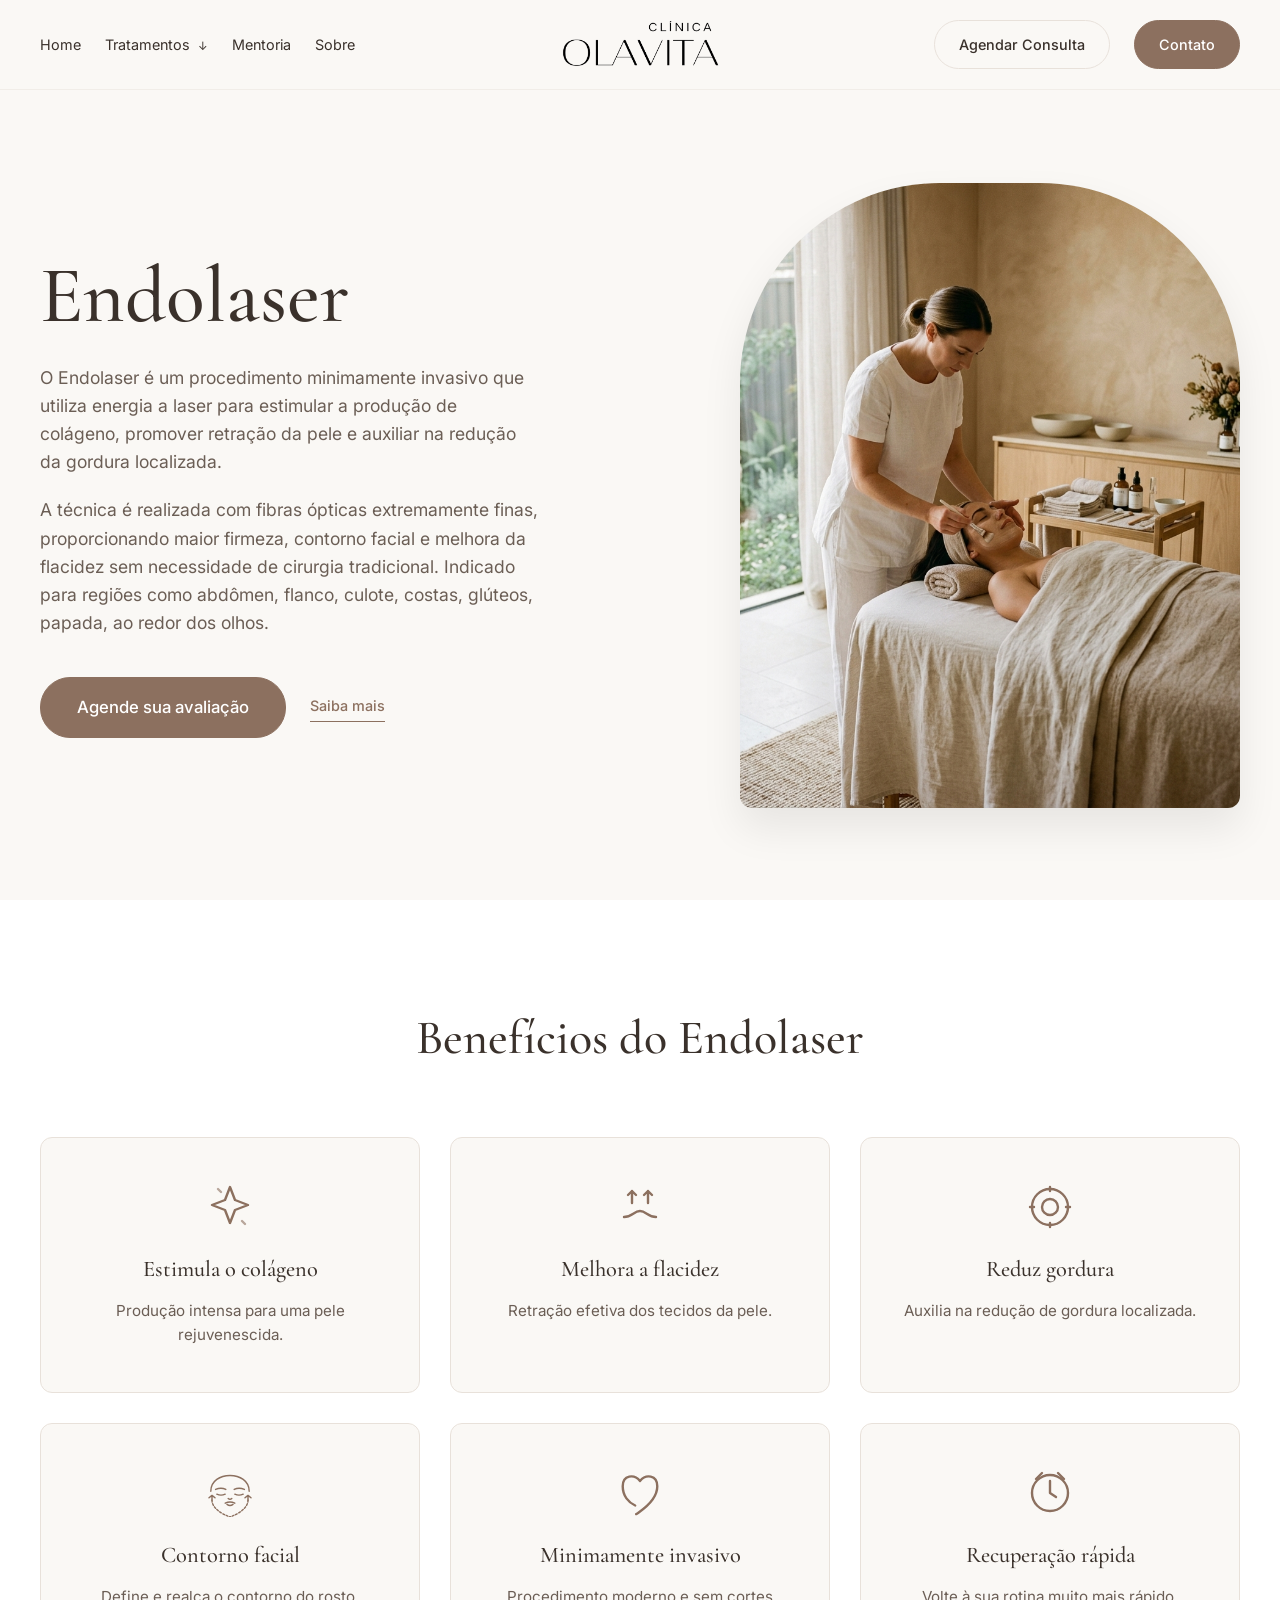
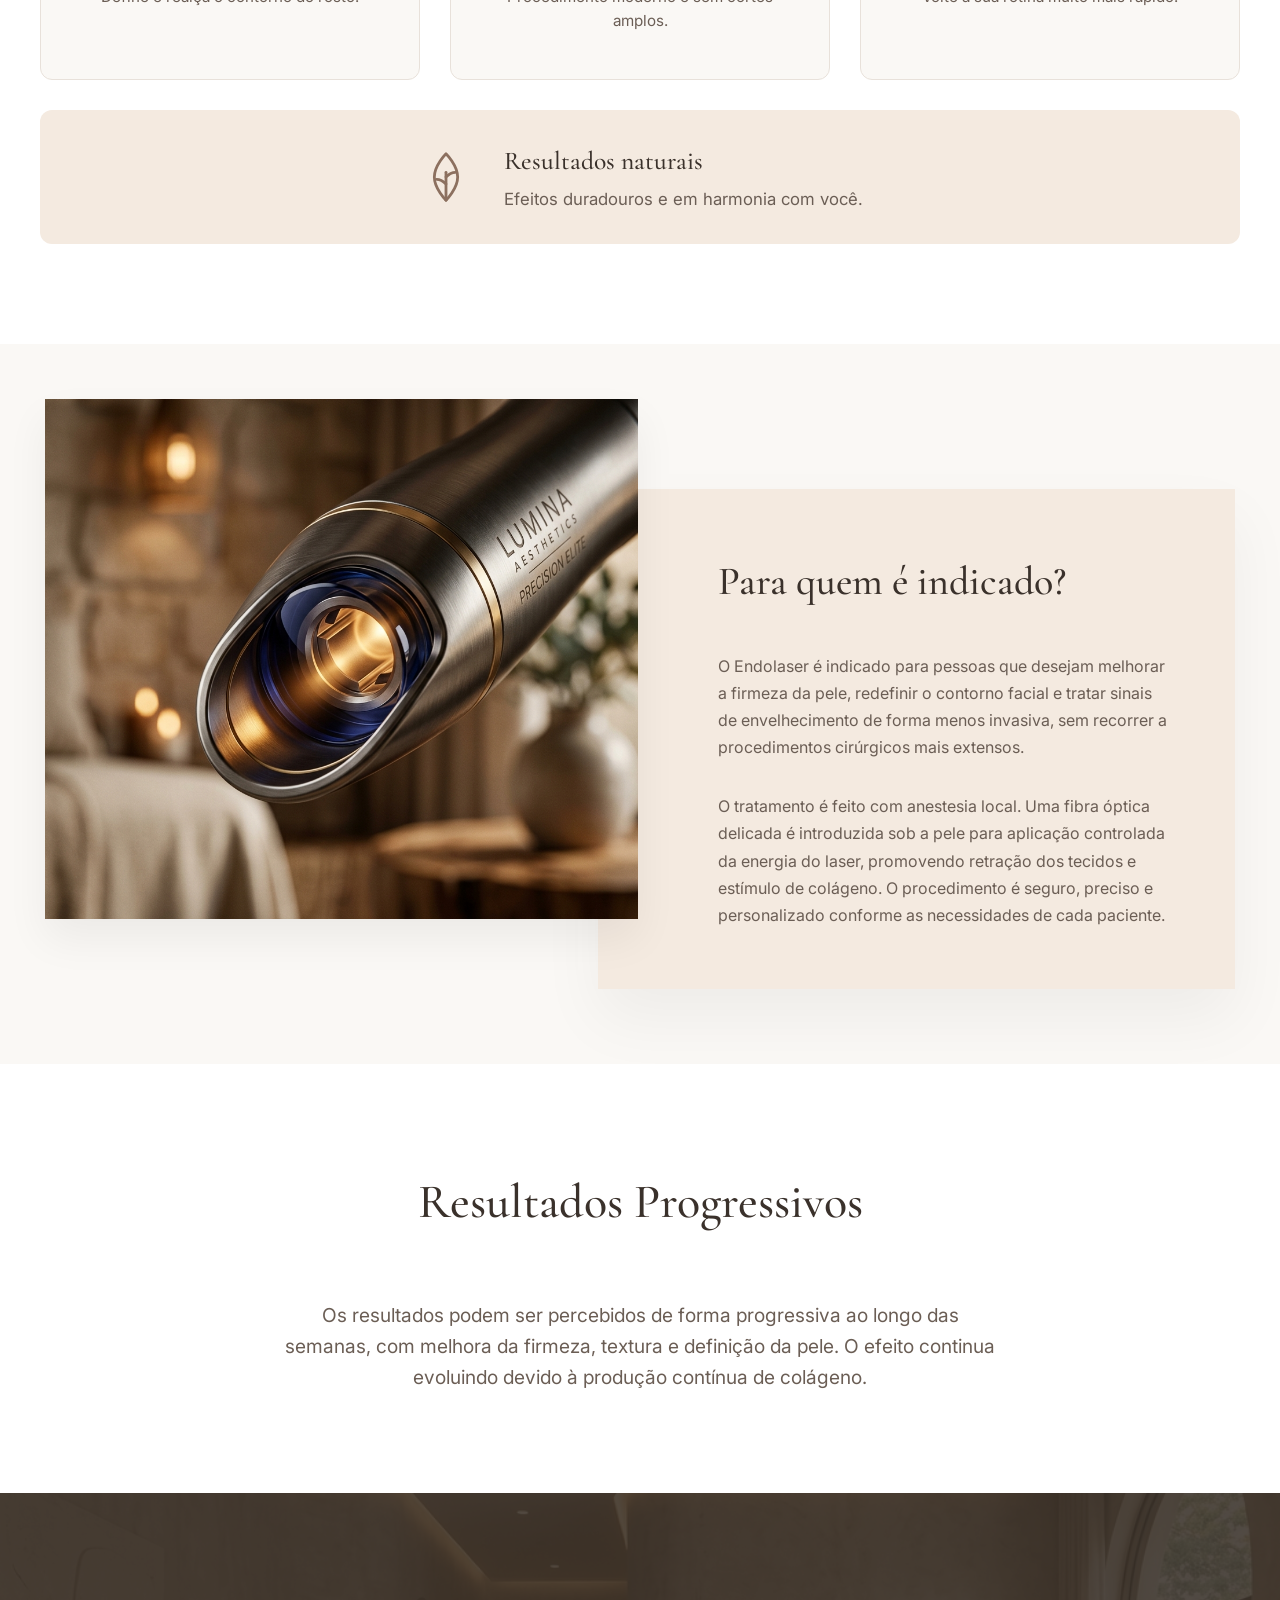
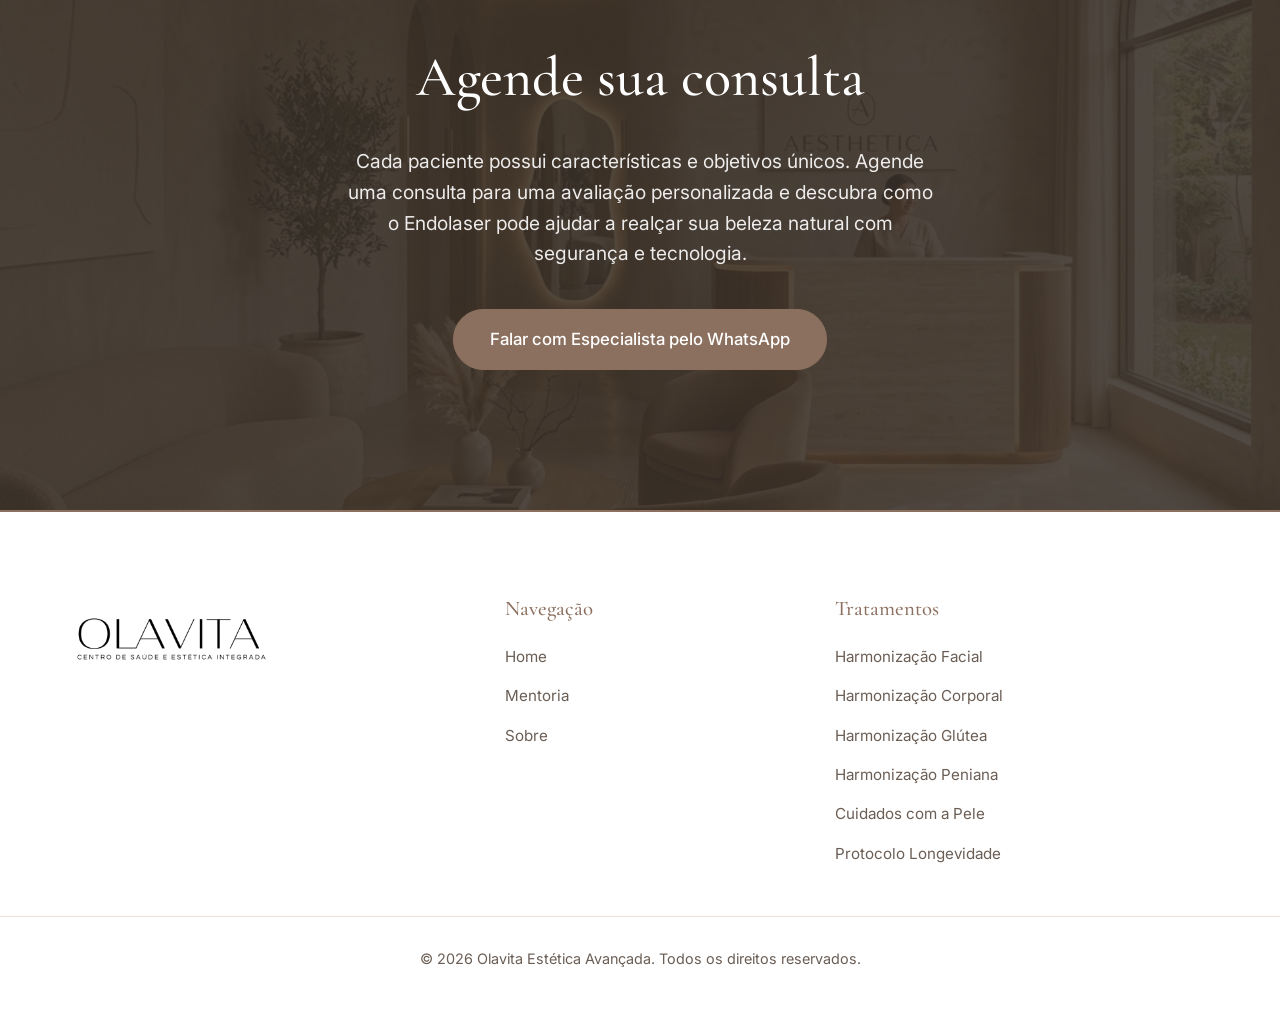
==== index.html @ 93b285df "Add files via upload" ====
<!DOCTYPE html>
<html lang="pt-BR">
<head>
    <meta charset="UTF-8">
    <meta name="viewport" content="width=device-width, initial-scale=1.0">
    <title>Olavita Estética Avançada - Endolaser</title>
    <meta name="description" content="Olavita Estética: O Endolaser é um procedimento minimamente invasivo que estimula a produção de colágeno e reduz gordura localizada.">
    <link rel="preconnect" href="https://fonts.googleapis.com">
    <link rel="preconnect" href="https://fonts.gstatic.com" crossorigin>
    <link href="https://fonts.googleapis.com/css2?family=Cormorant+Garamond:wght@400;500;600&family=Inter:wght@300;400;500&display=swap" rel="stylesheet">
    <link rel="stylesheet" href="style.css">
    <link rel="icon" type="image/png" href="Favicon.png?v=3">
    <link rel="icon" type="image/svg+xml" href="Favicon.svg?v=3">
</head>
<body>
    <nav class="navbar">
        <div class="nav-container">
            <div class="nav-left">
                <a href="#" class="nav-link">Home</a>
                <div class="dropdown">
                    <a href="#" class="nav-link dropdown-toggle">Tratamentos <span class="arrow">↓</span></a>
                    <div class="dropdown-menu">
                        <a href="#">Harmonização Facial</a>
                        <a href="#">Harmonização Corporal</a>
                        <a href="#">Harmonização Glútea</a>
                        <a href="#">Harmonização Peniana</a>
                        <a href="#">Cuidados com a Pele</a>
                        <a href="#">Protocolo Longevidade</a>
                    </div>
                </div>
                <a href="#" class="nav-link">Mentoria</a>
                <a href="#" class="nav-link">Sobre</a>
            </div>
            
            <a href="#" class="brand">
                <img src="OLAVITA.pnginsta.png" alt="Olavita Logo" class="header-logo">
            </a>
            
            <div class="nav-right">
                <a href="#agende" class="btn btn-outline">Agendar Consulta</a>
                <a href="#contato" class="btn btn-primary">Contato</a>
            </div>
        </div>
    </nav>

    <main>
        <section class="hero">
            <div class="hero-content">
                <h1 class="hero-title fade-up">Endolaser</h1>
                <p class="hero-description fade-up delay-1">
                    O Endolaser é um procedimento minimamente invasivo que utiliza energia a laser para estimular a produção de colágeno, promover retração da pele e auxiliar na redução da gordura localizada. 
                </p>
                <p class="hero-description fade-up delay-2">
                    A técnica é realizada com fibras ópticas extremamente finas, proporcionando maior firmeza, contorno facial e melhora da flacidez sem necessidade de cirurgia tradicional. Indicado para regiões como abdômen, flanco, culote, costas, glúteos, papada, ao redor dos olhos.
                </p>
                <div class="hero-actions fade-up delay-3">
                    <a href="#agende" class="btn btn-primary btn-large">Agende sua avaliação</a>
                    <a href="#beneficios" class="btn btn-text">Saiba mais</a>
                </div>
            </div>
            <div class="hero-image-wrapper fade-in delay-2">
                <div class="hero-image-arch">
                    <img src="luxury_spa_treatment.png" alt="Tratamento em clínica de estética de luxo" class="hero-image">
                </div>
            </div>
        </section>

        <section id="beneficios" class="benefits-section">
            <div class="container">
                <h2 class="section-title text-center">Benefícios do Endolaser</h2>
                <div class="benefits-grid">
                    <div class="benefit-card">
                        <div class="benefit-icon">
                            <svg class="benefit-icon-svg" viewBox="0 0 24 24" fill="none" stroke="currentColor" stroke-width="1.2">
                                <path d="M12 2L14.5 8.5L21 11L14.5 13.5L12 20L9.5 13.5L3 11L9.5 8.5Z" stroke-linejoin="round"/>
                                <path d="M6 3l1.5 1.5M18 19l1.5 1.5" stroke-linecap="round" opacity="0.6"/>
                            </svg>
                        </div>
                        <h3>Estimula o colágeno</h3>
                        <p>Produção intensa para uma pele rejuvenescida.</p>
                    </div>
                    <div class="benefit-card">
                        <div class="benefit-icon">
                            <svg class="benefit-icon-svg" viewBox="0 0 24 24" fill="none" stroke="currentColor" stroke-width="1.2">
                                <path d="M4 17c4 0 5-3 8-3s4 3 8 3" stroke-linecap="round" stroke-linejoin="round"/>
                                <path d="M8 10V4M8 4L6 6M8 4l2 2" stroke-linecap="round" stroke-linejoin="round"/>
                                <path d="M16 10V4M16 4l-2 2M16 4l2 2" stroke-linecap="round" stroke-linejoin="round"/>
                            </svg>
                        </div>
                        <h3>Melhora a flacidez</h3>
                        <p>Retração efetiva dos tecidos da pele.</p>
                    </div>
                    <div class="benefit-card">
                        <div class="benefit-icon">
                            <svg class="benefit-icon-svg" viewBox="0 0 24 24" fill="none" stroke="currentColor" stroke-width="1.2">
                                <circle cx="12" cy="12" r="9" />
                                <circle cx="12" cy="12" r="4" />
                                <path d="M12 2v2M12 20v2M2 12h2M20 12h2" stroke-linecap="round"/>
                            </svg>
                        </div>
                        <h3>Reduz gordura</h3>
                        <p>Auxilia na redução de gordura localizada.</p>
                    </div>
                    <div class="benefit-card">
                        <div class="benefit-icon">
                            <svg class="benefit-icon-svg" viewBox="10 8 80 80" fill="none" stroke="currentColor" stroke-width="2.4">
                                <path d="M18 45 C 18 10, 82 10, 82 45" stroke-linecap="round"/>
                                <path d="M26 42 Q 35 38 43 42" stroke-linecap="round"/>
                                <path d="M57 42 Q 65 38 74 42" stroke-linecap="round"/>
                                <path d="M28 50 Q 35 53 42 50" stroke-linecap="round"/>
                                <path d="M58 50 Q 65 53 72 50" stroke-linecap="round"/>
                                <path d="M47 57 Q 50 60 53 57" stroke-linecap="round"/>
                                <path d="M42 65 Q 50 61 58 65" stroke-linecap="round"/>
                                <path d="M45 67 Q 50 71 55 67" stroke-linecap="round"/>
                                <path d="M20 60 C 20 78, 50 88, 50 88" stroke-dasharray="3 3" stroke-linecap="round"/>
                                <path d="M20 60 L 20 52 M 20 52 L 15 56 M 20 52 L 25 56" stroke-linecap="round" stroke-linejoin="round"/>
                                <path d="M80 60 C 80 78, 50 88, 50 88" stroke-dasharray="3 3" stroke-linecap="round"/>
                                <path d="M80 60 L 80 52 M 80 52 L 75 56 M 80 52 L 85 56" stroke-linecap="round" stroke-linejoin="round"/>
                            </svg>
                        </div>
                        <h3>Contorno facial</h3>
                        <p>Define e realça o contorno do rosto.</p>
                    </div>
                    <div class="benefit-card">
                        <div class="benefit-icon">
                            <svg class="benefit-icon-svg" viewBox="0 0 100 100" fill="none" stroke="currentColor" stroke-width="5" stroke-linecap="round" stroke-linejoin="round">
                                <path d="M50 25 C 38 10, 14 12, 14 36 C 14 56, 26 70, 40 76 M 50 25 C 62 10, 86 12, 86 36 C 86 59, 68 76, 48 90 C 46 91.5, 44 93, 42 94" />
                            </svg>
                        </div>
                        <h3>Minimamente invasivo</h3>
                        <p>Procedimento moderno e sem cortes amplos.</p>
                    </div>
                    <div class="benefit-card">
                        <div class="benefit-icon">
                            <svg class="benefit-icon-svg" viewBox="0 0 24 24" fill="none" stroke="currentColor" stroke-width="1.2">
                                <circle cx="12" cy="12" r="9" stroke-linecap="round" stroke-linejoin="round"/>
                                <path d="M12 6v6l3 2" stroke-linecap="round" stroke-linejoin="round"/>
                                <path d="M16 2l3 3M8 2L5 5" stroke-linecap="round" stroke-linejoin="round"/>
                            </svg>
                        </div>
                        <h3>Recuperação rápida</h3>
                        <p>Volte à sua rotina muito mais rápido.</p>
                    </div>
                    <div class="benefit-card featured">
                        <div class="benefit-icon">
                            <svg class="benefit-icon-svg" viewBox="0 0 24 24" fill="none" stroke="currentColor" stroke-width="1.2">
                                <path d="M12 2C12 2 7 7 7 12s5 10 5 10s5-5 5-10S12 2 12 2z" stroke-linecap="round" stroke-linejoin="round"/>
                                <path d="M12 22V10" stroke-linecap="round"/>
                                <path d="M12 12c2-2 4-2 4-2" stroke-linecap="round"/>
                                <path d="M12 15c-2-2-4-2-4-2" stroke-linecap="round"/>
                            </svg>
                        </div>
                        <div class="benefit-content">
                            <h3>Resultados naturais</h3>
                            <p>Efeitos duradouros e em harmonia com você.</p>
                        </div>
                    </div>
                </div>
            </div>
        </section>

        <section class="section bottom-90px">
            <div class="w-layout-blockcontainer container-default w-container">
                <div class="inner-container _1130px center">
                    <div class="w-layout-grid about-massage-grid">
                        <div>
                            <div class="image-wrapper">
                                <img src="endolaser_device.png" alt="Aparelho de tecnologia estética" class="image fit-cover _w-h-100">
                            </div>
                        </div>
                        <div class="card v3">
                            <div class="overflow-hidden mg-bottom-small">
                                <h2 class="display-9">Para quem é indicado?</h2>
                            </div>
                            <p class="mg-bottom-12px">O Endolaser é indicado para pessoas que desejam melhorar a firmeza da pele, redefinir o contorno facial e tratar sinais de envelhecimento de forma menos invasiva, sem recorrer a procedimentos cirúrgicos mais extensos.</p>
                            <p>O tratamento é feito com anestesia local. Uma fibra óptica delicada é introduzida sob a pele para aplicação controlada da energia do laser, promovendo retração dos tecidos e estímulo de colágeno. O procedimento é seguro, preciso e personalizado conforme as necessidades de cada paciente.</p>
                        </div>
                    </div>
                </div>
            </div>
        </section>

        <section class="results-section text-center">
            <div class="container results-container">
                <h2 class="section-title">Resultados Progressivos</h2>
                <p class="results-text">Os resultados podem ser percebidos de forma progressiva ao longo das semanas, com melhora da firmeza, textura e definição da pele. O efeito continua evoluindo devido à produção contínua de colágeno.</p>
            </div>
        </section>

        <section id="agende" class="cta-section">
            <div class="cta-container text-center">
                <h2 class="cta-title">Agende sua consulta</h2>
                <p class="cta-text">Cada paciente possui características e objetivos únicos. Agende uma consulta para uma avaliação personalizada e descubra como o Endolaser pode ajudar a realçar sua beleza natural com segurança e tecnologia.</p>
                <a href="#" class="btn btn-primary btn-large pulse-animation">Falar com Especialista pelo WhatsApp</a>
            </div>
        </section>
    </main>

    <footer class="footer">
        <div class="container footer-grid">
            <div class="footer-col footer-brand-col">
                <a href="#"><img src="OLAVITA.png" alt="Olavita Logo" class="footer-logo"></a>
            </div>
            <div class="footer-col">
                <h4>Navegação</h4>
                <a href="#">Home</a>
                <a href="#">Mentoria</a>
                <a href="#">Sobre</a>
            </div>
            <div class="footer-col">
                <h4>Tratamentos</h4>
                <a href="#">Harmonização Facial</a>
                <a href="#">Harmonização Corporal</a>
                <a href="#">Harmonização Glútea</a>
                <a href="#">Harmonização Peniana</a>
                <a href="#">Cuidados com a Pele</a>
                <a href="#">Protocolo Longevidade</a>
            </div>
        </div>
        <div class="container footer-bottom">
            <p>&copy; 2026 Olavita Estética Avançada. Todos os direitos reservados.</p>
        </div>
    </footer>

    <script src="script.js"></script>
</body>
</html>
---- style.css ----
:root {
    /* Color Palette */
    --bg-color: #FAF8F5;
    --text-main: #3A312B;
    --text-muted: #6B5E55;
    --accent-color: #8C705F;
    --accent-hover: #735A4B;
    --border-color: #E8E1DA;
    --card-bg: #FFFFFF;
    
    /* Typography */
    --font-heading: 'Cormorant Garamond', serif;
    --font-body: 'Inter', sans-serif;
    
    /* Spacing & Sizes */
    --nav-height: 90px;
    --border-radius: 12px;
    --border-radius-arch: 200px 200px 12px 12px;
}

* {
    margin: 0;
    padding: 0;
    box-sizing: border-box;
}

body {
    font-family: var(--font-body);
    background-color: var(--bg-color);
    color: var(--text-main);
    line-height: 1.6;
    -webkit-font-smoothing: antialiased;
}

a {
    text-decoration: none;
    color: inherit;
}

/* Typography */
h1, h2, h3, .brand {
    font-family: var(--font-heading);
    font-weight: 500;
}

p {
    color: var(--text-muted);
}

.text-center { text-align: center; }

/* Buttons */
.btn {
    display: inline-block;
    padding: 12px 24px;
    border-radius: 30px;
    font-size: 0.9rem;
    font-weight: 500;
    transition: all 0.3s ease;
    cursor: pointer;
}

.btn-primary {
    background-color: var(--accent-color);
    color: #fff;
    border: 1px solid var(--accent-color);
}

.btn-primary:hover {
    background-color: var(--accent-hover);
    border-color: var(--accent-hover);
}

.btn-outline {
    background-color: transparent;
    color: var(--text-main);
    border: 1px solid var(--border-color);
}

.btn-outline:hover {
    border-color: var(--accent-color);
    color: var(--accent-color);
}

.btn-text {
    background: none;
    color: var(--accent-color);
    border-bottom: 1px solid var(--accent-color);
    padding: 0 0 4px 0;
    border-radius: 0;
}

.btn-large {
    padding: 16px 36px;
    font-size: 1.05rem;
}

/* Navigation */
.navbar {
    position: fixed;
    top: 0;
    left: 0;
    width: 100%;
    height: var(--nav-height);
    background-color: rgba(250, 248, 245, 0.9);
    backdrop-filter: blur(10px);
    z-index: 1000;
    border-bottom: 1px solid rgba(232, 225, 218, 0.5);
}

.nav-container {
    max-width: 1280px;
    margin: 0 auto;
    padding: 0 40px;
    height: 100%;
    display: flex;
    align-items: center;
    justify-content: space-between;
}

.brand {
    display: flex;
    align-items: center;
    position: absolute;
    left: 50%;
    transform: translateX(-50%);
}

.header-logo {
    height: 53px;
    width: auto;
    object-fit: contain;
}

.nav-left, .nav-right {
    display: flex;
    align-items: center;
    gap: 24px;
}

.nav-link {
    font-size: 0.9rem;
    color: var(--text-main);
    transition: color 0.3s;
}

.nav-link:hover {
    color: var(--accent-color);
}

/* Dropdown */
.dropdown {
    position: relative;
    display: inline-block;
}

.dropdown-toggle .arrow {
    font-size: 0.8em;
    margin-left: 4px;
    transition: transform 0.3s;
}

.dropdown-menu {
    position: absolute;
    top: 100%;
    left: 0;
    background: var(--card-bg);
    min-width: 240px;
    box-shadow: 0 10px 30px rgba(0,0,0,0.05);
    border: 1px solid var(--border-color);
    border-radius: 8px;
    padding: 12px 0;
    opacity: 0;
    visibility: hidden;
    transform: translateY(10px);
    transition: all 0.3s ease;
}

.dropdown:hover .dropdown-menu {
    opacity: 1;
    visibility: visible;
    transform: translateY(0);
}

.dropdown-menu a {
    display: block;
    padding: 10px 20px;
    font-size: 0.9rem;
    color: var(--text-main);
    transition: background 0.2s, color 0.2s;
}

.dropdown-menu a:hover {
    background-color: var(--bg-color);
    color: var(--accent-color);
}

/* Layout Utilities */
.container {
    max-width: 1280px;
    margin: 0 auto;
    padding: 0 40px;
}

/* Hero Section */
.hero {
    min-height: 100vh;
    padding-top: var(--nav-height);
    display: flex;
    align-items: center;
    max-width: 1280px;
    margin: 0 auto;
    padding-left: 40px;
    padding-right: 40px;
}

.hero-content {
    flex: 1;
    padding-right: 60px;
}

.hero-title {
    font-size: 5rem;
    line-height: 1.1;
    margin-bottom: 24px;
    color: var(--text-main);
}

.hero-description {
    font-size: 1.1rem;
    margin-bottom: 20px;
    max-width: 500px;
}

.hero-actions {
    margin-top: 40px;
    display: flex;
    align-items: center;
    gap: 24px;
}

.hero-image-wrapper {
    flex: 1;
    display: flex;
    justify-content: flex-end;
    align-items: center;
}

.hero-image-arch {
    width: 90%;
    max-width: 500px;
    aspect-ratio: 4/5;
    border-radius: var(--border-radius-arch);
    overflow: hidden;
    box-shadow: 0 20px 40px rgba(0,0,0,0.08);
}

.hero-image {
    width: 100%;
    height: 100%;
    object-fit: cover;
}

/* Benefits Section */
.benefits-section {
    padding: 100px 0;
    background-color: var(--card-bg);
}

.section-title {
    font-size: 3rem;
    margin-bottom: 60px;
}

.benefits-grid {
    display: grid;
    grid-template-columns: repeat(3, 1fr);
    gap: 30px;
}

.benefit-card {
    background: var(--bg-color);
    padding: 45px 35px;
    border-radius: var(--border-radius);
    text-align: center;
    border: 1px solid var(--border-color);
    transition: all 0.4s cubic-bezier(0.16, 1, 0.3, 1);
}

.benefit-card:hover {
    transform: translateY(-5px);
    box-shadow: 0 20px 40px rgba(140, 112, 95, 0.08);
    border-color: var(--accent-color);
}

.benefit-icon {
    margin-bottom: 20px;
    display: flex;
    justify-content: center;
    align-items: center;
}

.benefit-icon-svg {
    width: 48px;
    height: 48px;
    color: var(--accent-color);
    transition: transform 0.4s ease;
}

.benefit-card:hover .benefit-icon-svg {
    transform: scale(1.12);
}

.benefit-card h3 {
    font-size: 1.4rem;
    font-family: var(--font-heading);
    margin-bottom: 12px;
    color: var(--text-main);
}

.benefit-card p {
    font-size: 0.95rem;
    color: var(--text-muted);
}

.benefit-card.featured {
    grid-column: 1 / -1;
    display: flex;
    align-items: center;
    justify-content: center;
    gap: 30px;
    text-align: left;
    background: #F4EAE0; /* Matches the about page card color */
    border-color: transparent;
    padding: 30px 50px;
}

.benefit-card.featured:hover {
    transform: translateY(-3px);
    box-shadow: 0 20px 40px rgba(0,0,0,0.05);
}

.benefit-card.featured .benefit-icon {
    margin-bottom: 0;
}

.benefit-card.featured .benefit-icon-svg {
    width: 56px;
    height: 56px;
}

.benefit-card.featured h3 {
    margin-bottom: 4px;
    font-size: 1.6rem;
}

.benefit-card.featured p {
    font-size: 1.05rem;
}

@media (max-width: 992px) {
    .benefits-grid {
        grid-template-columns: repeat(2, 1fr);
    }
}

@media (max-width: 768px) {
    .benefits-grid {
        grid-template-columns: 1fr;
    }
    .benefit-card.featured {
        flex-direction: column;
        text-align: center;
        padding: 40px 30px;
        gap: 15px;
    }
}

/* Webflow Style Section: About Massage Custom Layout */
.section.bottom-90px {
    padding-top: 20px;
    padding-bottom: 20px;
    margin-top: 80px;
    margin-bottom: 80px;
}

.container-default {
    max-width: 1280px;
    margin: 0 auto;
    padding: 0 40px;
}

.inner-container._1130px.center {
    max-width: 1130px;
    margin: 0 auto;
}

.about-massage-grid {
    display: grid;
    grid-template-columns: 1.05fr 0.95fr;
    align-items: start;
    position: relative;
    gap: 0px;
}

.image-wrapper {
    position: relative;
    z-index: 2; /* Image on top */
    transform: translate(-30px, -45px); /* Displaces image diagonally up and left */
    box-shadow: 0 20px 40px rgba(0,0,0,0.06);
}

.image.fit-cover._w-h-100 {
    width: 100%;
    height: 520px;
    object-fit: cover;
    display: block;
}

.card.v3 {
    background-color: #F4EAE0;
    padding: 60px 60px 60px 120px; /* Big left padding to keep text safe from image overlap */
    z-index: 1; /* Card goes underneath the image */
    margin-left: -100px; /* Pulls the card container under the image */
    transform: translate(30px, 45px); /* Displaces text section diagonally down and right */
    box-shadow: 0 30px 60px rgba(0,0,0,0.05);
    display: flex;
    flex-direction: column;
    gap: 20px;
}

.display-9 {
    font-family: var(--font-heading);
    font-size: 2.5rem;
    color: var(--text-main);
    font-weight: 500;
}

.mg-bottom-small {
    margin-bottom: 20px;
}

.mg-bottom-12px {
    margin-bottom: 12px;
}

.card.v3 p {
    font-size: 1rem;
    color: var(--text-muted);
    line-height: 1.7;
}

/* Responsive adjustment */
@media (max-width: 992px) {
    .about-massage-grid {
        grid-template-columns: 1fr;
    }
    
    .image-wrapper {
        transform: none;
    }
    
    .card.v3 {
        margin-left: 0;
        margin-top: -40px;
        transform: none;
        padding: 40px 30px;
        z-index: 3;
    }
}

/* Results */
.results-section {
    padding: 100px 0;
    background-color: var(--card-bg);
}

.results-container {
    max-width: 800px;
}

.results-text {
    font-size: 1.2rem;
}

/* CTA */
.cta-section {
    padding: 140px 0;
    position: relative;
    background-image: url('cta_bg.png');
    background-size: cover;
    background-position: center;
    background-repeat: no-repeat;
    color: #fff;
    z-index: 1;
}

.cta-section::before {
    content: '';
    position: absolute;
    top: 0;
    left: 0;
    width: 100%;
    height: 100%;
    background-color: rgba(58, 49, 43, 0.88); /* Dark brown matching brand color with opacity */
    z-index: -1;
}

.cta-container {
    position: relative;
    z-index: 2;
}

.cta-section .cta-title {
    font-size: 3.5rem;
    margin-bottom: 24px;
}

.cta-section .cta-text {
    color: rgba(255, 255, 255, 0.9);
    font-size: 1.2rem;
    max-width: 600px;
    margin: 0 auto 40px;
}

.cta-section .btn-primary {
    background-color: var(--accent-color);
    color: #fff;
    border-color: var(--accent-color);
}

.cta-section .btn-primary:hover {
    background-color: var(--accent-hover);
    border-color: var(--accent-hover);
}

/* Footer */
.footer {
    padding: 80px 0 40px;
    background-color: var(--card-bg);
    border-top: 2px solid var(--accent-color); /* Brown divider line */
}

.footer-logo {
    height: 92px;
    width: auto;
    object-fit: contain;
}

.footer-grid {
    display: grid;
    grid-template-columns: 1.5fr 1fr 1.5fr;
    gap: 60px;
    margin-bottom: 50px;
}

.footer-col {
    display: flex;
    flex-direction: column;
    gap: 15px;
}

.footer-brand-col {
    justify-content: flex-start;
}

.footer-desc {
    font-size: 0.95rem;
    color: var(--text-muted);
    margin-top: 10px;
}

.footer-col h4 {
    font-family: var(--font-heading);
    font-size: 1.3rem;
    color: var(--accent-color);
    font-weight: 500;
    margin-bottom: 5px;
}

.footer-col a {
    font-size: 0.95rem;
    color: var(--text-muted);
    transition: color 0.3s;
}

.footer-col a:hover {
    color: var(--accent-color);
}

.footer-bottom {
    border-top: 1px solid var(--border-color);
    padding-top: 30px;
    text-align: center;
    font-size: 0.9rem;
    color: var(--text-muted);
}

@media (max-width: 768px) {
    .footer-grid {
        grid-template-columns: 1fr;
        gap: 40px;
    }
}

/* Animations */
@keyframes fadeInUp {
    from {
        opacity: 0;
        transform: translateY(20px);
    }
    to {
        opacity: 1;
        transform: translateY(0);
    }
}

.fade-up {
    animation: fadeInUp 1s cubic-bezier(0.16, 1, 0.3, 1) forwards;
    opacity: 0;
}

@keyframes fadeIn {
    from { opacity: 0; }
    to { opacity: 1; }
}

.fade-in {
    animation: fadeIn 1.5s ease forwards;
    opacity: 0;
}

.delay-1 { animation-delay: 0.2s; }
.delay-2 { animation-delay: 0.4s; }
.delay-3 { animation-delay: 0.6s; }

/* Responsive */
@media (max-width: 992px) {
    .hero {
        flex-direction: column;
        padding-top: 120px;
        text-align: center;
    }
    .hero-content {
        padding-right: 0;
        margin-bottom: 60px;
        display: flex;
        flex-direction: column;
        align-items: center;
    }
    .hero-title {
        font-size: 4rem;
    }
    .brand {
        position: static;
        transform: none;
    }
    .nav-left, .nav-right {
        display: none;
    }
    .info-grid {
        grid-template-columns: 1fr;
    }
}
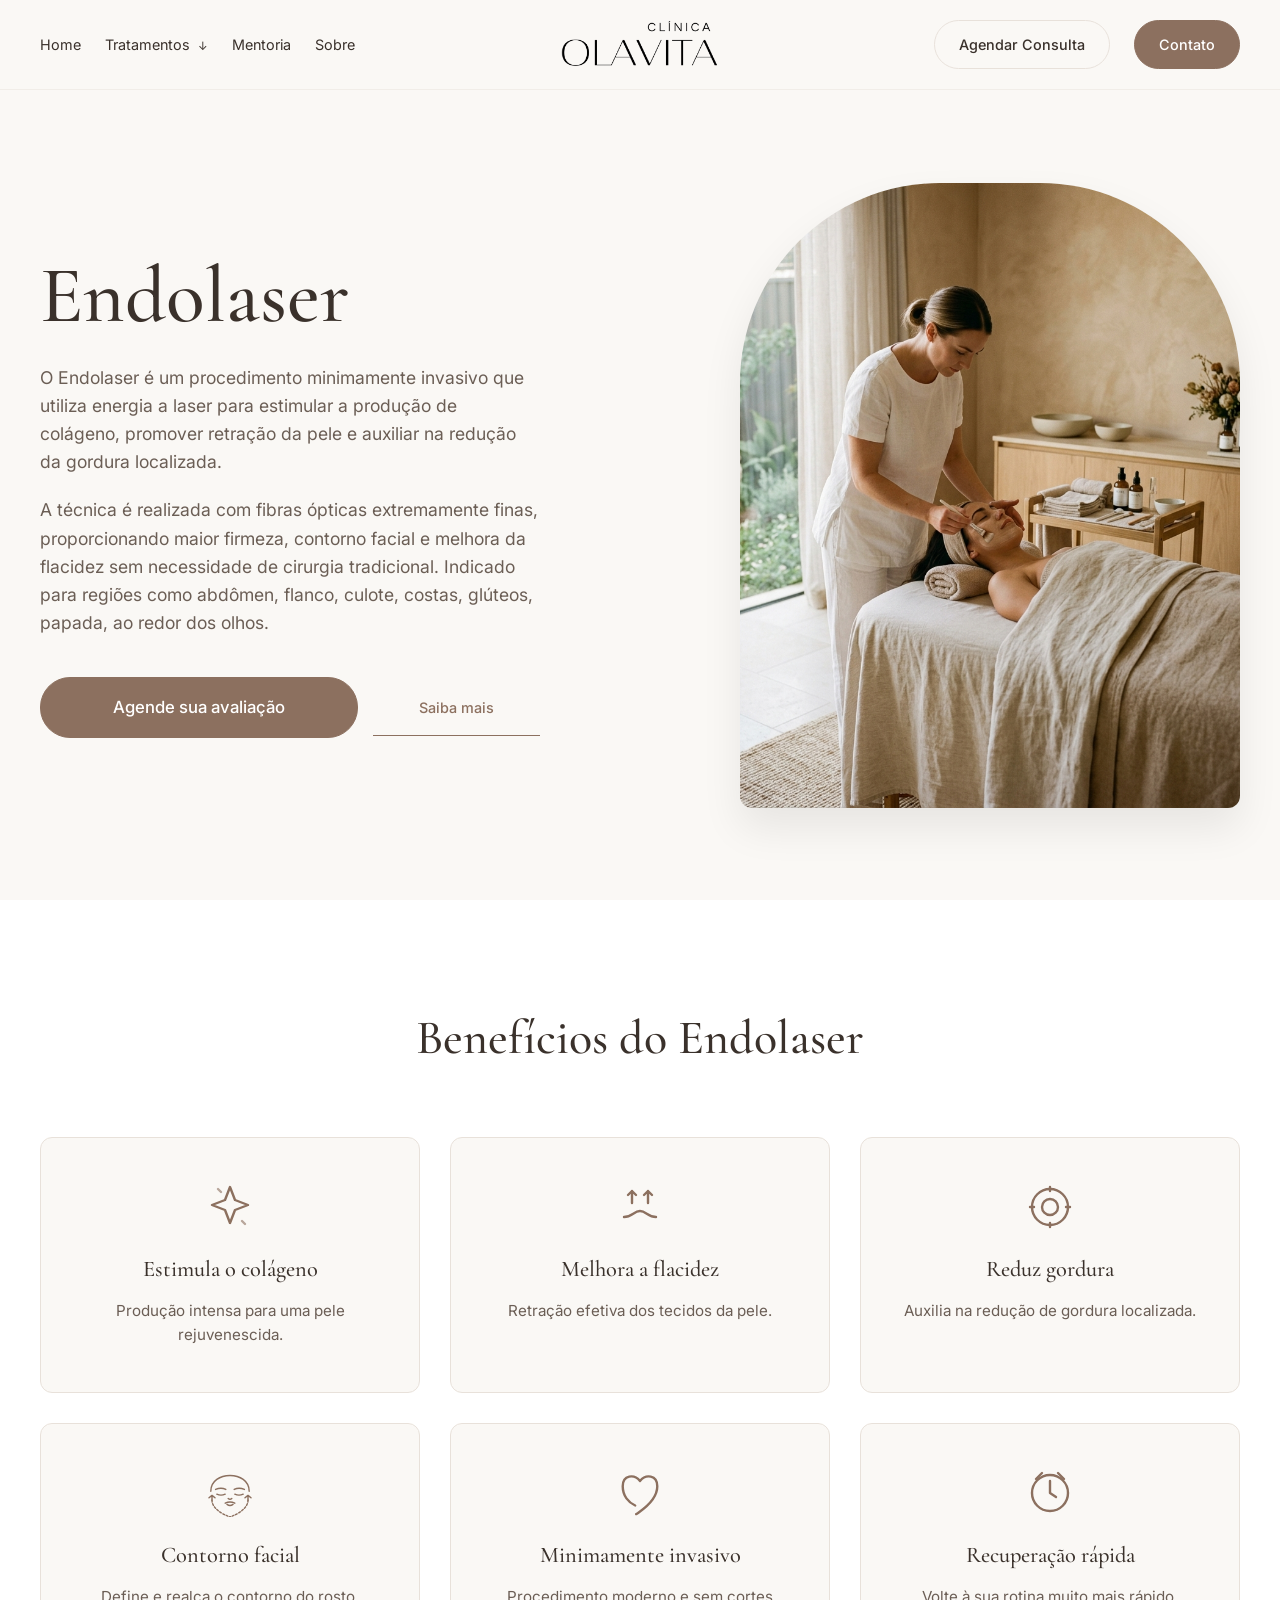
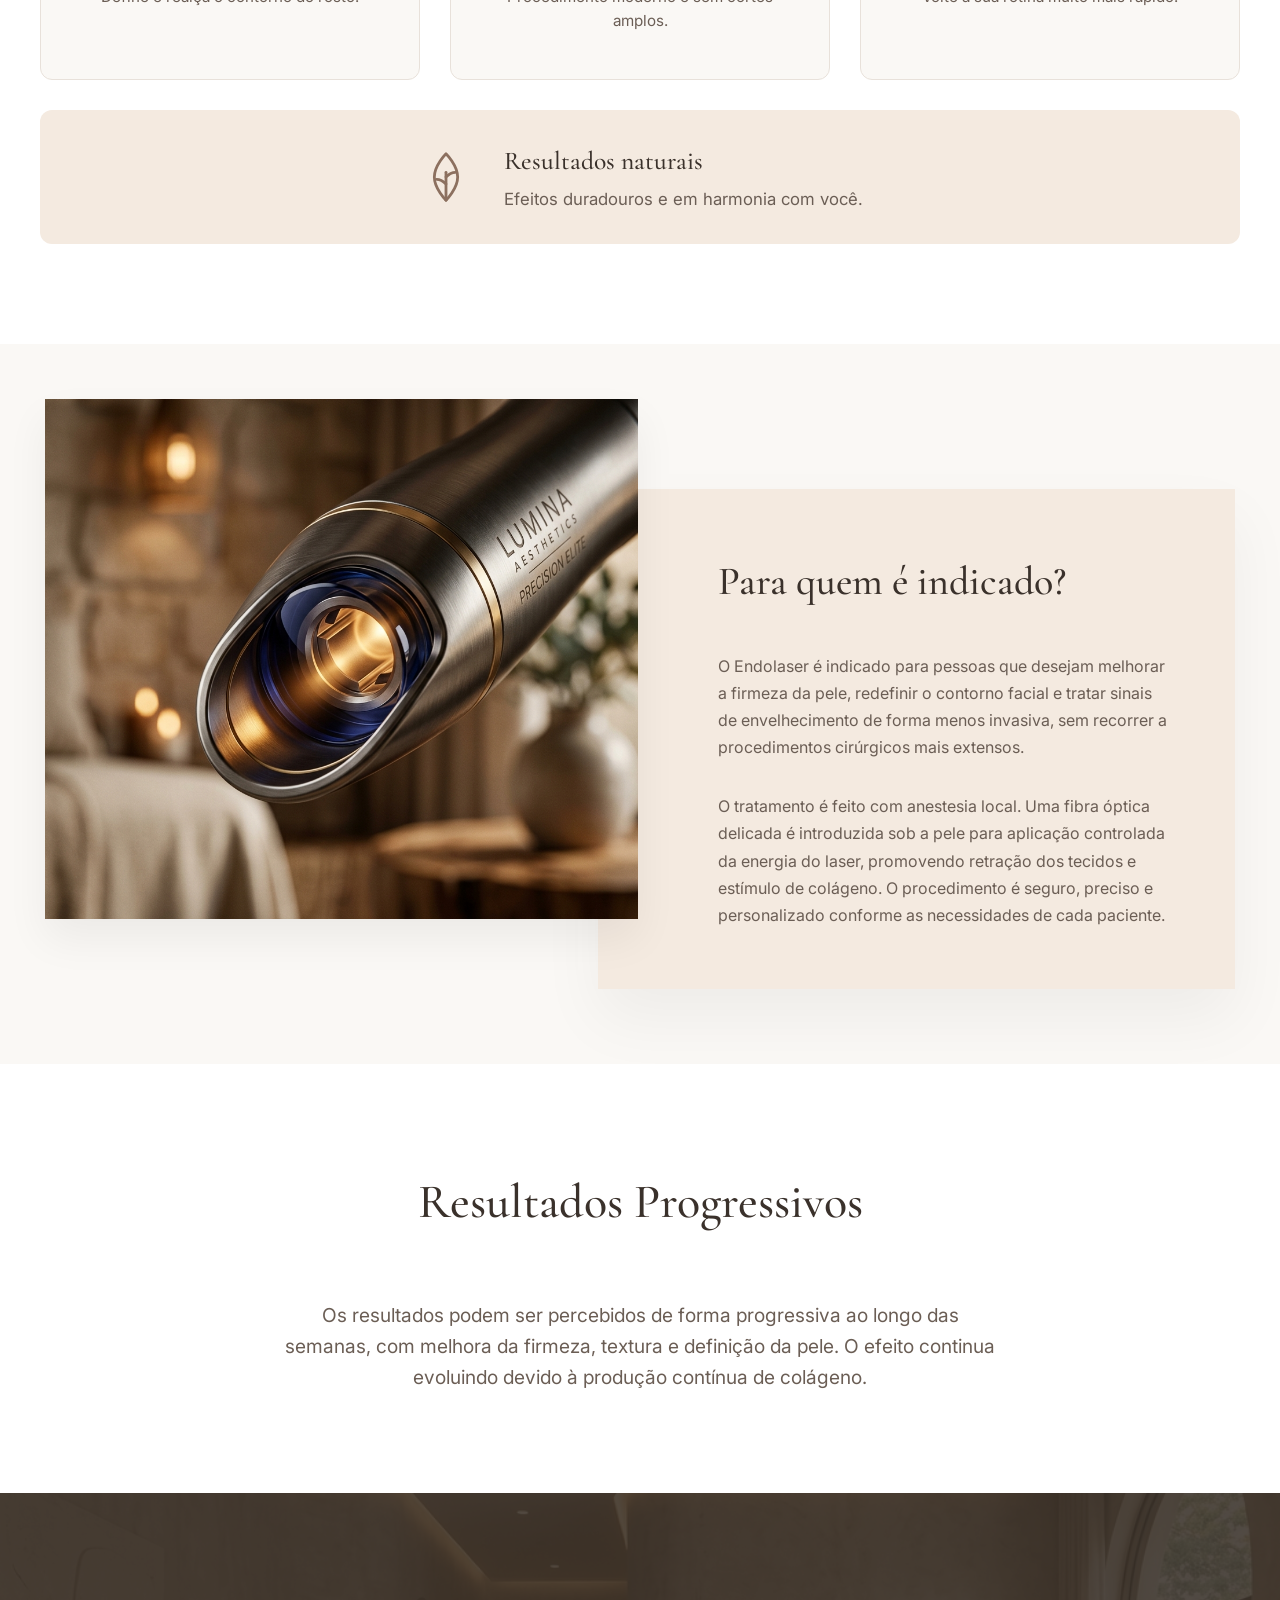
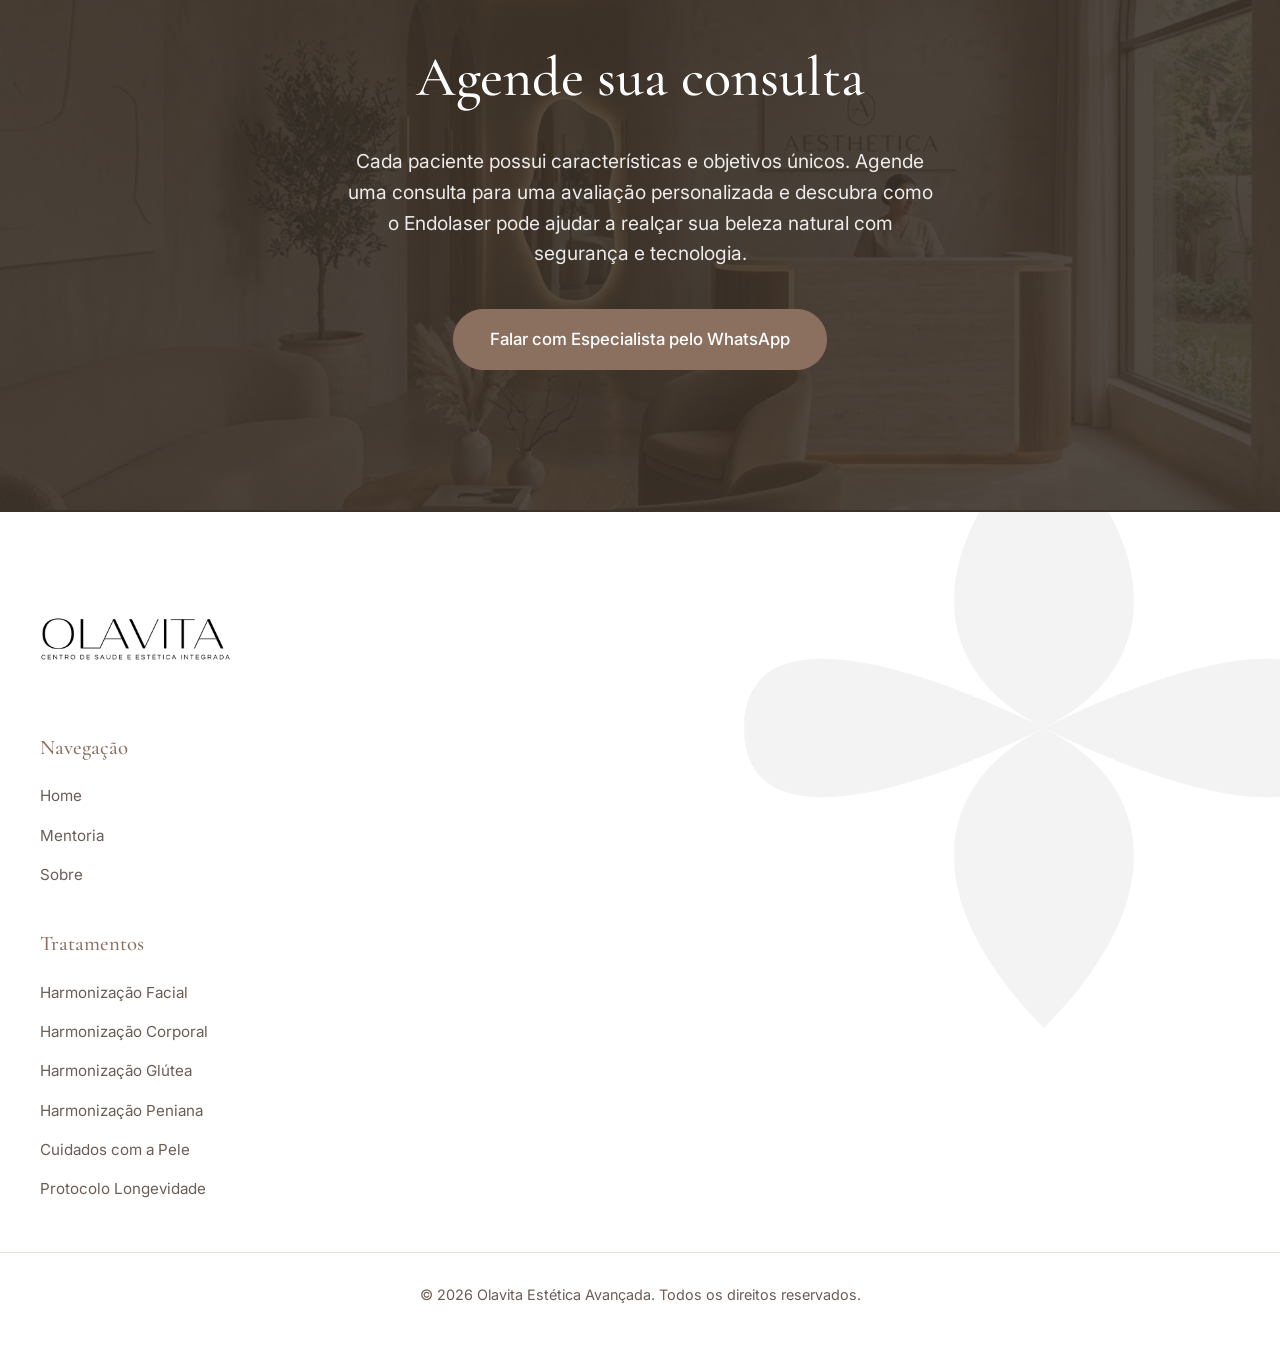
==== commit ceb850d0: "Add files via upload" ====
--- a/index.html
+++ b/index.html
@@ -40,6 +40,34 @@
                 <a href="#agende" class="btn btn-outline">Agendar Consulta</a>
                 <a href="#contato" class="btn btn-primary">Contato</a>
             </div>
+
+            <!-- Hamburger Button for Mobile -->
+            <button class="hamburger-menu-btn" aria-label="Menu">
+                <span class="hamburger-line"></span>
+                <span class="hamburger-line"></span>
+                <span class="hamburger-line"></span>
+            </button>
+        </div>
+
+        <!-- Mobile Drawer Navigation -->
+        <div class="mobile-drawer">
+            <div class="mobile-drawer-content">
+                <a href="#" class="mobile-nav-link">Home</a>
+                <div class="mobile-dropdown">
+                    <a href="#" class="mobile-nav-link mobile-dropdown-toggle">Tratamentos <span class="arrow">↓</span></a>
+                    <div class="mobile-dropdown-menu">
+                        <a href="#">Harmonização Facial</a>
+                        <a href="#">Harmonização Corporal</a>
+                        <a href="#">Harmonização Glútea</a>
+                        <a href="#">Harmonização Peniana</a>
+                        <a href="#">Cuidados com a Pele</a>
+                        <a href="#">Protocolo Longevidade</a>
+                    </div>
+                </div>
+                <a href="#" class="mobile-nav-link">Mentoria</a>
+                <a href="#" class="mobile-nav-link">Sobre</a>
+                <a href="#agende" class="btn btn-primary mobile-cta">Agendar Consulta</a>
+            </div>
         </div>
     </nav>
 
--- a/style.css
+++ b/style.css
@@ -236,7 +236,23 @@
     margin-top: 40px;
     display: flex;
     align-items: center;
-    gap: 24px;
+    gap: 15px; /* Reduced gap to fit percentages better */
+    width: 100%;
+    max-width: 500px; /* Match description width */
+}
+
+.hero-actions .btn-primary {
+    width: calc(65% - 7.5px);
+    text-align: center;
+    justify-content: center;
+    padding: 16px 10px;
+}
+
+.hero-actions .btn-text {
+    width: calc(35% - 7.5px);
+    text-align: center;
+    justify-content: center;
+    padding: 16px 10px;
 }
 
 .hero-image-wrapper {
@@ -536,9 +552,32 @@
 
 /* Footer */
 .footer {
+    position: relative;
     padding: 80px 0 40px;
     background-color: var(--card-bg);
-    border-top: 2px solid var(--accent-color); /* Brown divider line */
+    border-top: 2px solid #3A312B; /* Dark brown divider line */
+    overflow: hidden;
+}
+
+.footer::before {
+    content: "";
+    position: absolute;
+    top: -10%;
+    right: -5%;
+    width: 600px;
+    height: 600px;
+    background-image: url('data:image/svg+xml;utf8,<svg xmlns="http://www.w3.org/2000/svg" viewBox="0 0 100 100"><path fill="%233A312B" d="M50 0 C 70 20, 70 40, 50 50 C 70 40, 100 30, 100 50 C 100 70, 70 60, 50 50 C 70 60, 70 80, 50 100 C 30 80, 30 60, 50 50 C 30 60, 0 70, 0 50 C 0 30, 30 40, 50 50 C 30 40, 30 20, 50 0 Z" /></svg>');
+    background-size: contain;
+    background-repeat: no-repeat;
+    background-position: center;
+    opacity: 0.05;
+    z-index: 0;
+    pointer-events: none;
+}
+
+.footer .container {
+    position: relative;
+    z-index: 1;
 }
 
 .footer-logo {
@@ -548,20 +587,19 @@
 }
 
 .footer-grid {
-    display: grid;
-    grid-template-columns: 1.5fr 1fr 1.5fr;
-    gap: 60px;
+    display: flex;
+    flex-direction: column;
+    gap: 40px;
     margin-bottom: 50px;
+    align-items: flex-start;
 }
 
 .footer-col {
     display: flex;
     flex-direction: column;
     gap: 15px;
-}
-
-.footer-brand-col {
-    justify-content: flex-start;
+    align-items: flex-start;
+    text-align: left;
 }
 
 .footer-desc {
@@ -634,31 +672,268 @@
 .delay-2 { animation-delay: 0.4s; }
 .delay-3 { animation-delay: 0.6s; }
 
-/* Responsive */
+/* Mobile Menu Toggle Button */
+.hamburger-menu-btn {
+    display: none;
+    background-color: var(--accent-color);
+    border: none;
+    border-radius: 8px;
+    width: 48px;
+    height: 48px;
+    cursor: pointer;
+    flex-direction: column;
+    justify-content: center;
+    align-items: center;
+    gap: 5px;
+    padding: 0;
+    z-index: 1001;
+    transition: background-color 0.3s;
+}
+
+.hamburger-line {
+    display: block;
+    width: 20px;
+    height: 2px;
+    background-color: #ffffff;
+    border-radius: 2px;
+    transition: transform 0.3s, opacity 0.3s;
+}
+
+.hamburger-menu-btn.active .hamburger-line:nth-child(1) {
+    transform: translateY(7px) rotate(45deg);
+}
+
+.hamburger-menu-btn.active .hamburger-line:nth-child(2) {
+    opacity: 0;
+}
+
+.hamburger-menu-btn.active .hamburger-line:nth-child(3) {
+    transform: translateY(-7px) rotate(-45deg);
+}
+
+/* Mobile Drawer */
+.mobile-drawer {
+    position: fixed;
+    top: var(--nav-height);
+    left: 0;
+    width: 100%;
+    height: calc(100vh - var(--nav-height));
+    background-color: var(--bg-color);
+    z-index: 999;
+    transform: translateX(100%);
+    transition: transform 0.4s cubic-bezier(0.16, 1, 0.3, 1);
+    border-top: 1px solid var(--border-color);
+    overflow-y: auto;
+}
+
+.mobile-drawer.active {
+    transform: translateX(0);
+}
+
+.mobile-drawer-content {
+    display: flex;
+    flex-direction: column;
+    padding: 40px 20px;
+    gap: 25px;
+}
+
+.mobile-nav-link {
+    font-family: var(--font-heading);
+    font-size: 1.8rem;
+    color: var(--text-main);
+    border-bottom: 1px solid var(--border-color);
+    padding-bottom: 15px;
+    display: block;
+}
+
+/* Mobile Dropdown */
+.mobile-dropdown {
+    border-bottom: 1px solid var(--border-color);
+    padding-bottom: 15px;
+}
+
+.mobile-dropdown-toggle {
+    border-bottom: none;
+    padding-bottom: 0;
+    display: flex;
+    justify-content: space-between;
+    align-items: center;
+}
+
+.mobile-dropdown-toggle .arrow {
+    transition: transform 0.3s;
+}
+
+.mobile-dropdown-menu {
+    display: none;
+    flex-direction: column;
+    gap: 15px;
+    padding-left: 20px;
+    margin-top: 15px;
+}
+
+.mobile-dropdown-menu.active {
+    display: flex;
+}
+
+.mobile-dropdown-menu a {
+    font-size: 1.2rem;
+    color: var(--text-muted);
+}
+
+.mobile-cta {
+    margin-top: 20px;
+    text-align: center;
+    font-size: 1.1rem;
+    padding: 16px;
+    display: block;
+}
+
+body.no-scroll {
+    overflow: hidden;
+}
+
+/* Responsive Styles for Mobile and Tablets */
 @media (max-width: 992px) {
-    .hero {
-        flex-direction: column;
-        padding-top: 120px;
-        text-align: center;
-    }
-    .hero-content {
-        padding-right: 0;
-        margin-bottom: 60px;
+    /* Navbar Hamburger */
+    .hamburger-menu-btn {
         display: flex;
-        flex-direction: column;
-        align-items: center;
-    }
-    .hero-title {
-        font-size: 4rem;
-    }
+    }
+    
+    .nav-left, .nav-right {
+        display: none;
+    }
+
     .brand {
         position: static;
         transform: none;
     }
-    .nav-left, .nav-right {
-        display: none;
-    }
-    .info-grid {
+
+    .hamburger-menu-btn {
+        display: flex;
+        margin-left: auto; /* Pushes the menu to the right */
+    }
+
+    .nav-container {
+        padding-left: 20px;
+        padding-right: 20px;
+    }
+
+    /* Layout Side Margins (20px border) and 50px Section Heights */
+    .container {
+        padding-left: 20px !important;
+        padding-right: 20px !important;
+    }
+
+    .hero {
+        flex-direction: column;
+        padding-top: calc(var(--nav-height) + 30px);
+        padding-bottom: 50px !important;
+        padding-left: 20px !important;
+        padding-right: 20px !important;
+        text-align: left;
+        min-height: auto;
+    }
+
+    .hero-content {
+        padding-right: 0;
+        margin-bottom: 40px;
+        display: flex;
+        flex-direction: column;
+        align-items: flex-start;
+    }
+
+    .hero-title {
+        font-size: 3.5rem;
+    }
+
+    .hero-image-wrapper {
+        justify-content: center;
+        width: 100%;
+    }
+
+    .hero-image-arch {
+        width: 100%;
+        max-width: 380px;
+    }
+
+    /* Strict 50px vertical spacing between sections */
+    .benefits-section {
+        padding: 50px 0 !important;
+    }
+
+    .section-title {
+        font-size: 2.2rem;
+        margin-bottom: 35px;
+    }
+
+    .section.bottom-90px {
+        padding-top: 50px !important;
+        padding-bottom: 50px !important;
+        margin-top: 0 !important;
+        margin-bottom: 0 !important;
+    }
+
+    .about-massage-grid {
         grid-template-columns: 1fr;
-    }
-}
+        gap: 0;
+    }
+
+    .image-wrapper {
+        transform: none;
+        width: 100%;
+        max-width: 100%;
+    }
+
+    .image.fit-cover._w-h-100 {
+        height: 350px;
+    }
+
+    .card.v3 {
+        margin-left: 0;
+        margin-top: -30px;
+        transform: none;
+        padding: 40px 20px;
+        z-index: 3;
+    }
+
+    .display-9 {
+        font-size: 2rem;
+    }
+
+    .results-section {
+        padding: 50px 0 !important;
+    }
+
+    .results-text {
+        font-size: 1.1rem;
+    }
+
+    .cta-section {
+        padding: 50px 35px !important; /* 20px base + 15px inset for elements */
+        margin-left: 0 !important;
+        margin-right: 0 !important;
+        margin-bottom: 20px !important;
+        border-radius: 0;
+    }
+
+    .cta-section .cta-title {
+        font-size: 2.4rem;
+    }
+
+    .cta-section .cta-text {
+        font-size: 1.05rem;
+        margin-bottom: 30px;
+    }
+
+    /* Footer Mobile Alignment to the Left */
+    .footer-grid {
+        grid-template-columns: 1fr;
+        gap: 40px;
+    }
+
+    .footer-col {
+        align-items: flex-start !important;
+        text-align: left !important;
+    }
+}
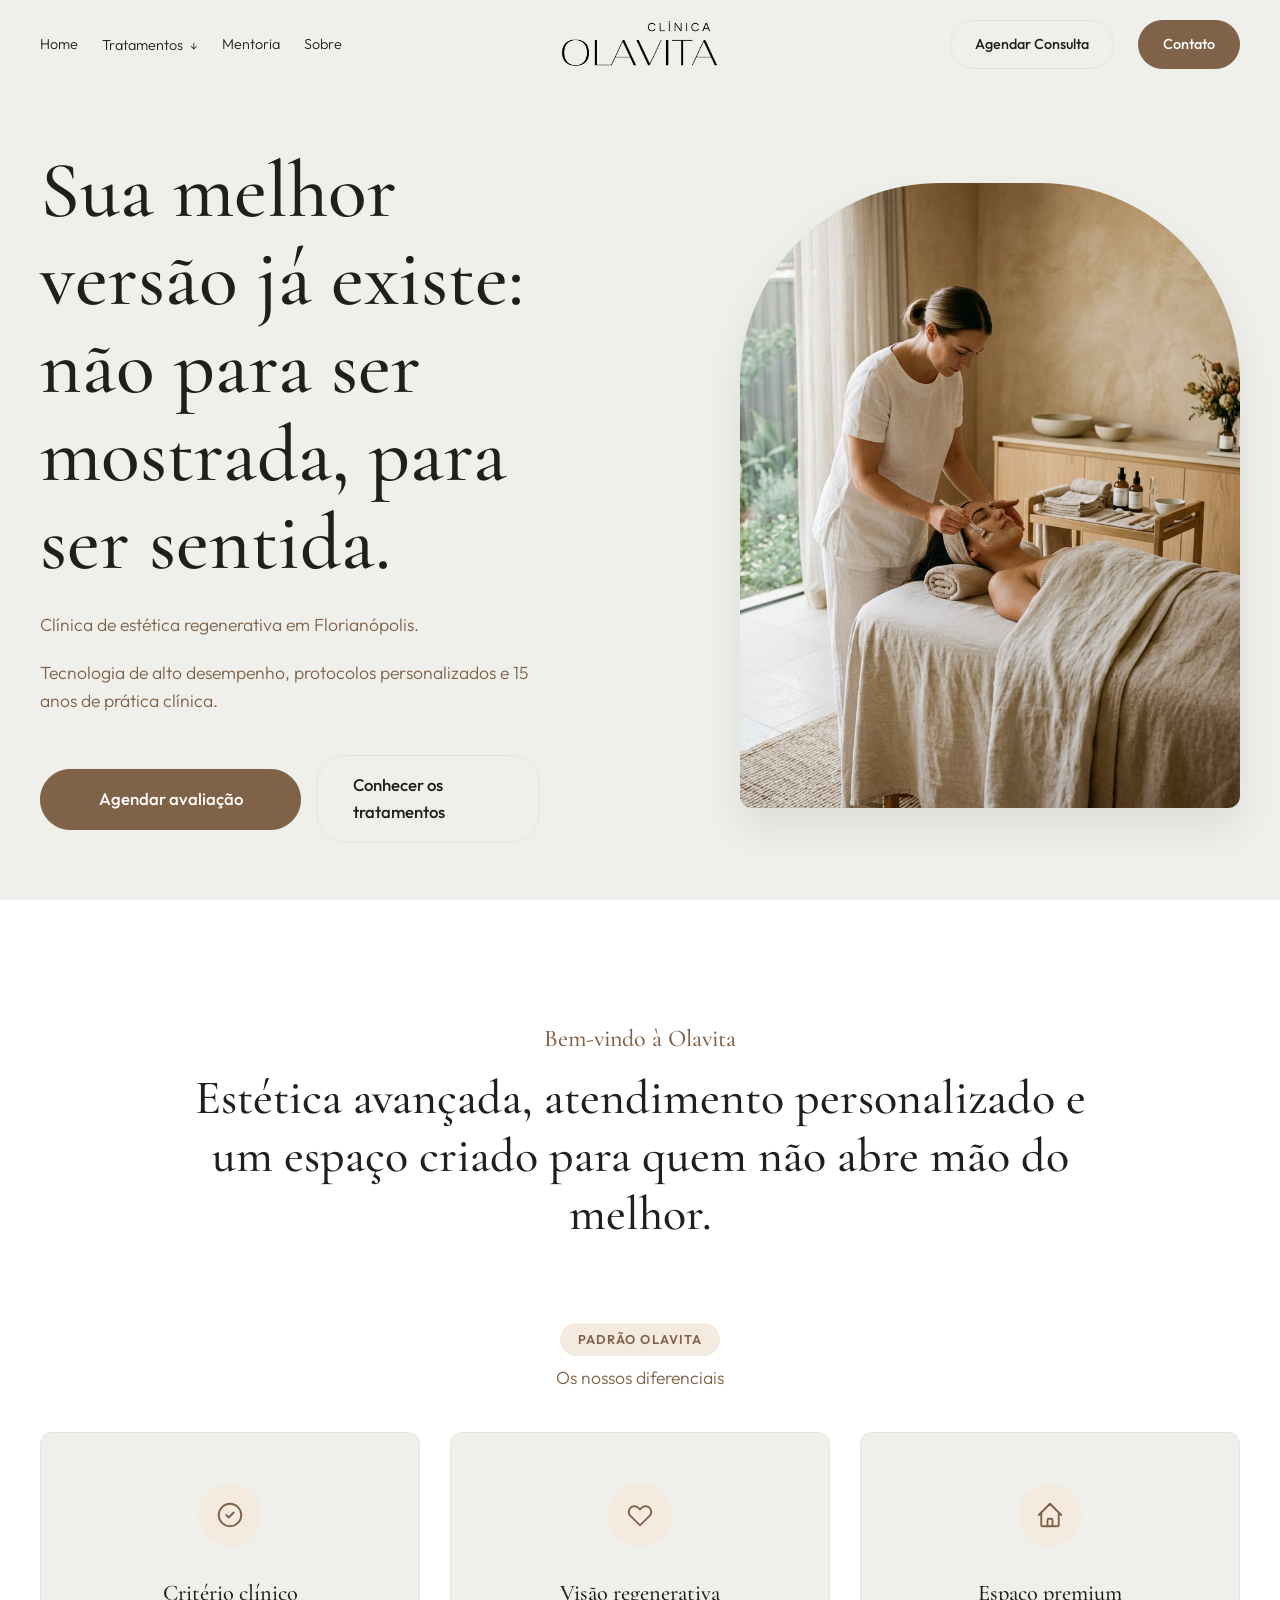
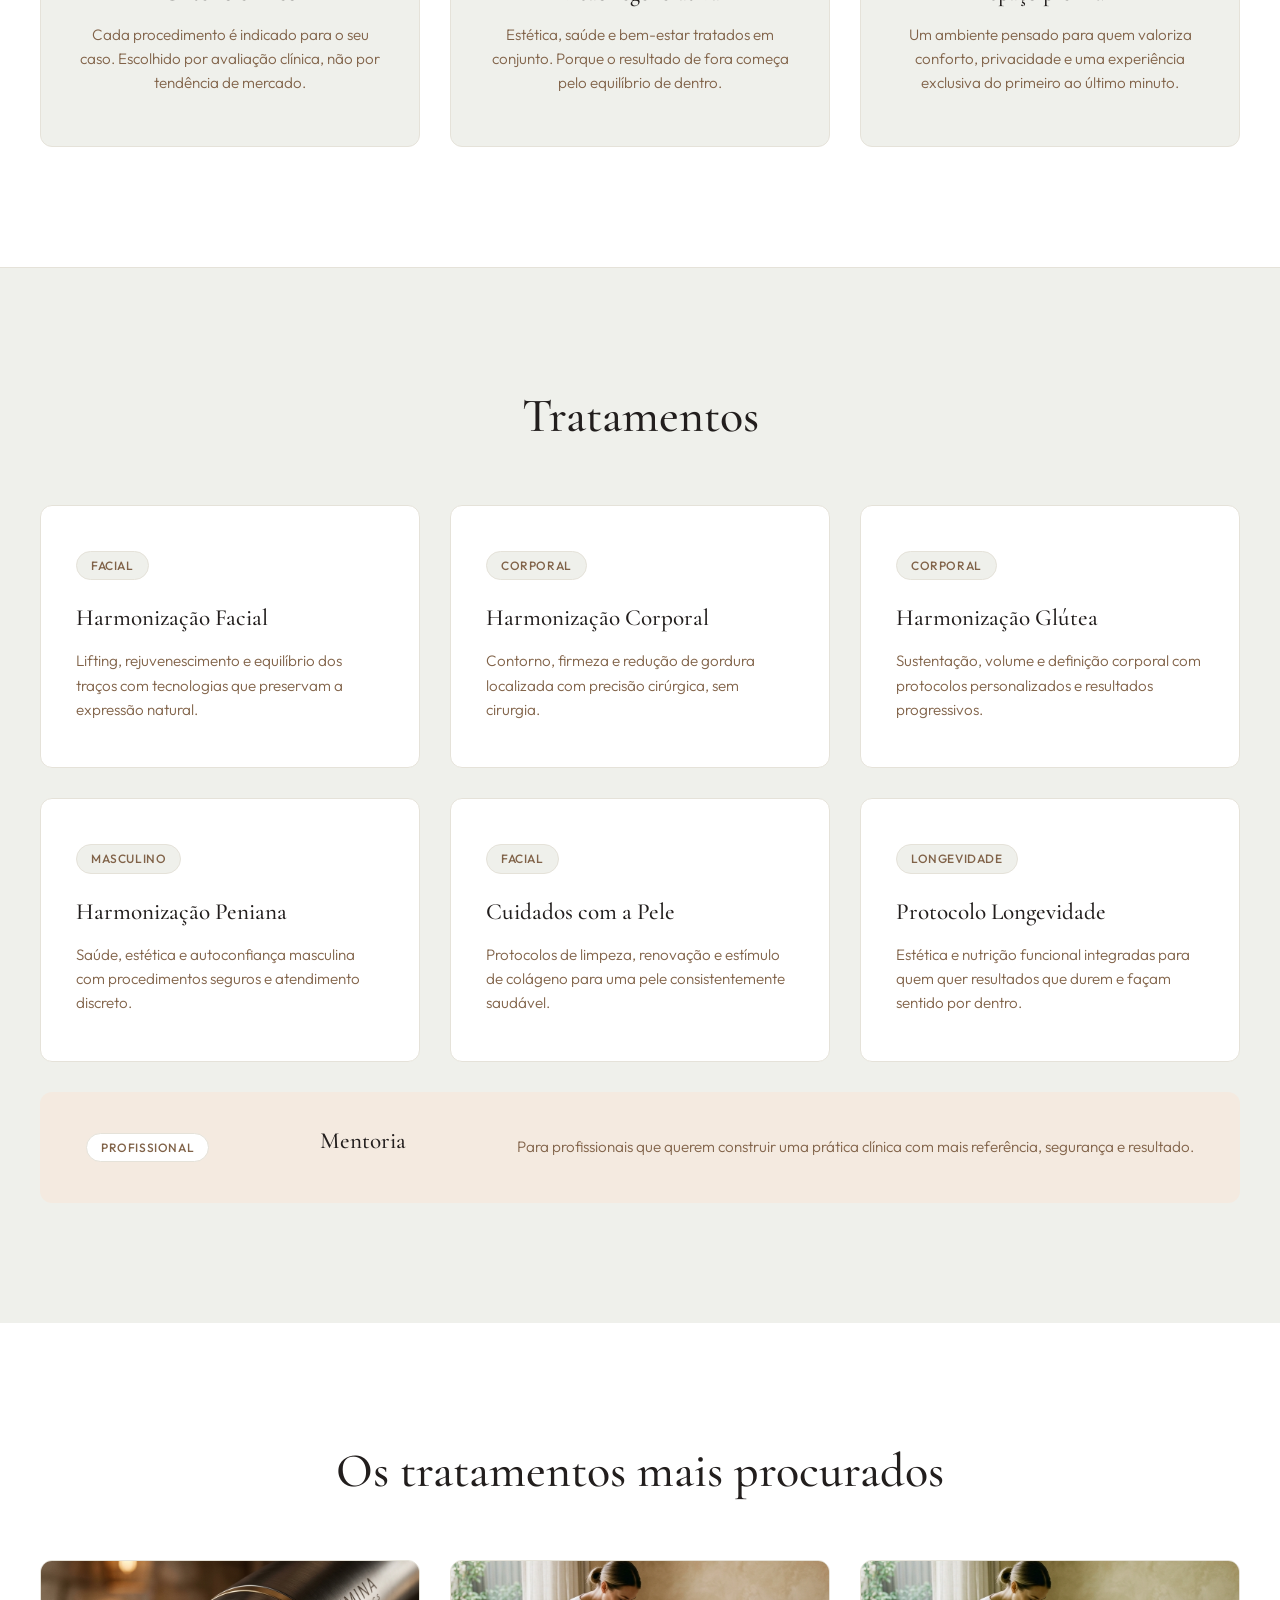
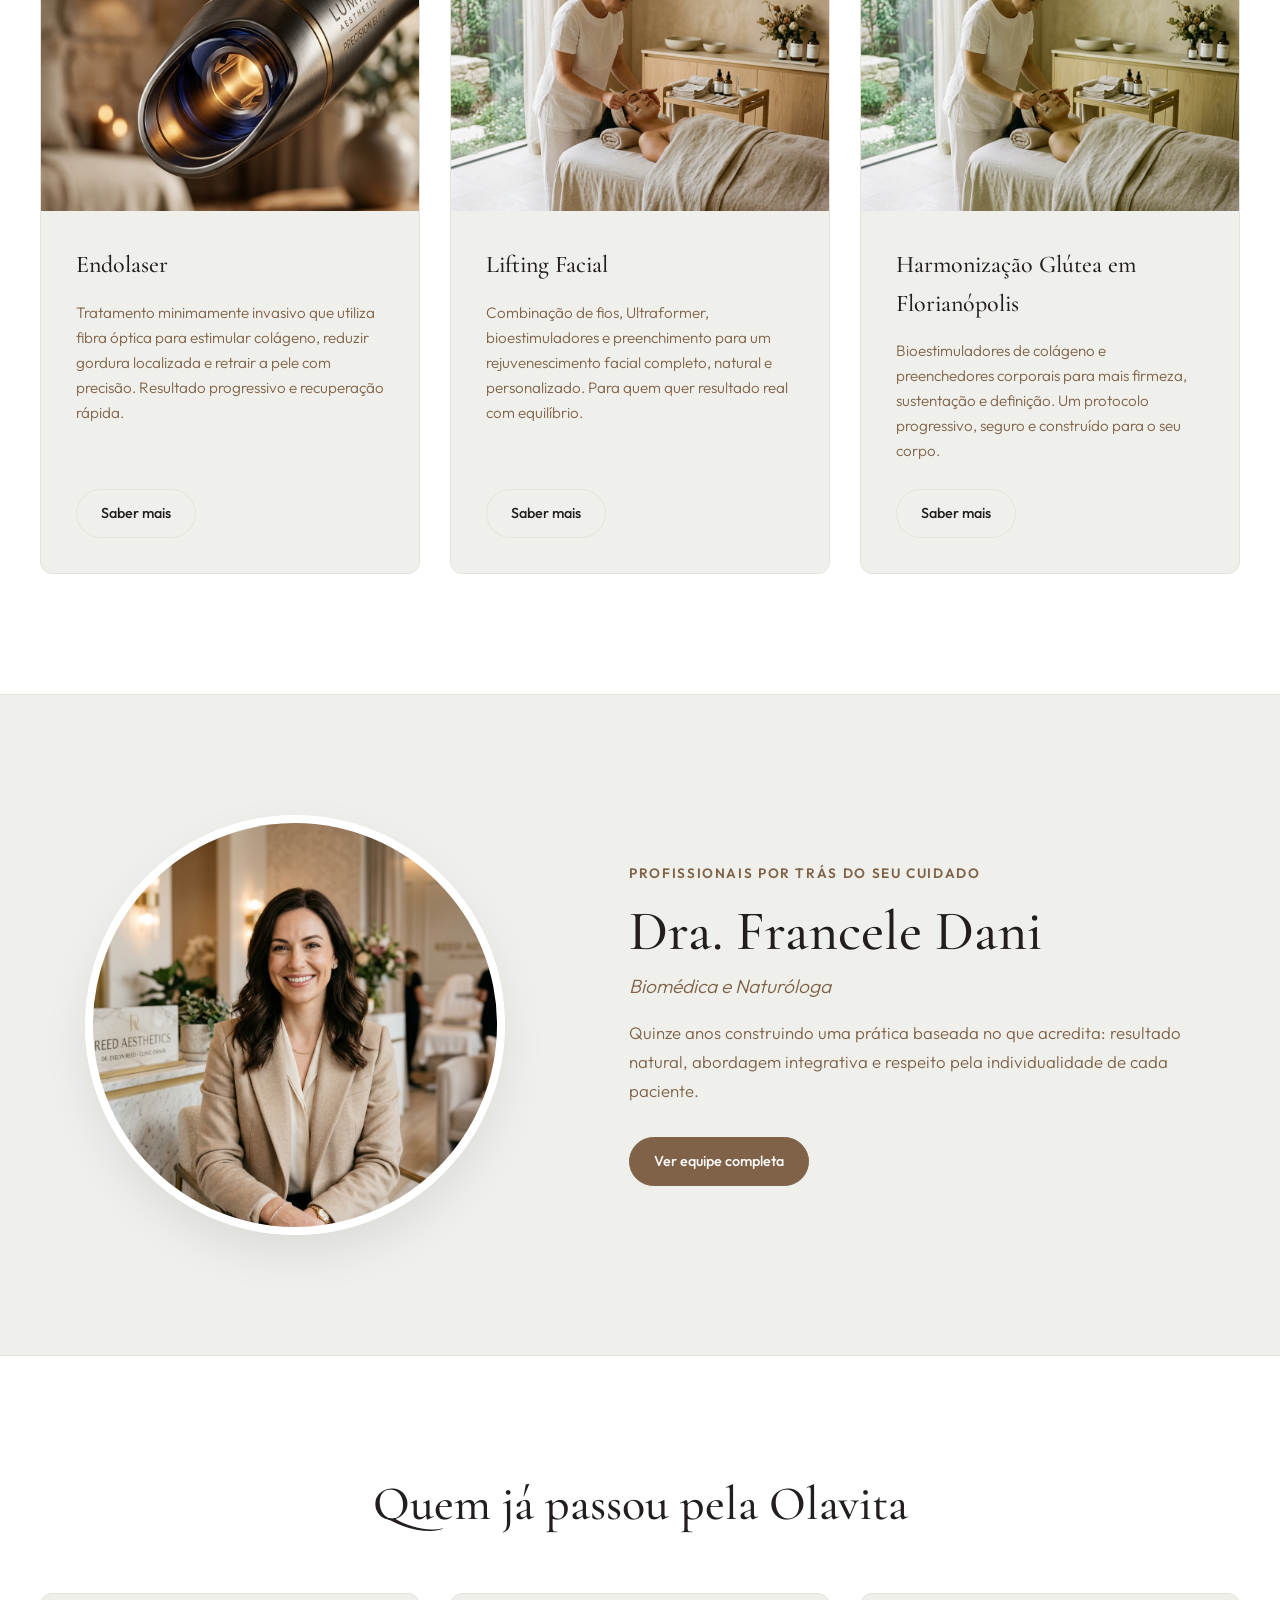
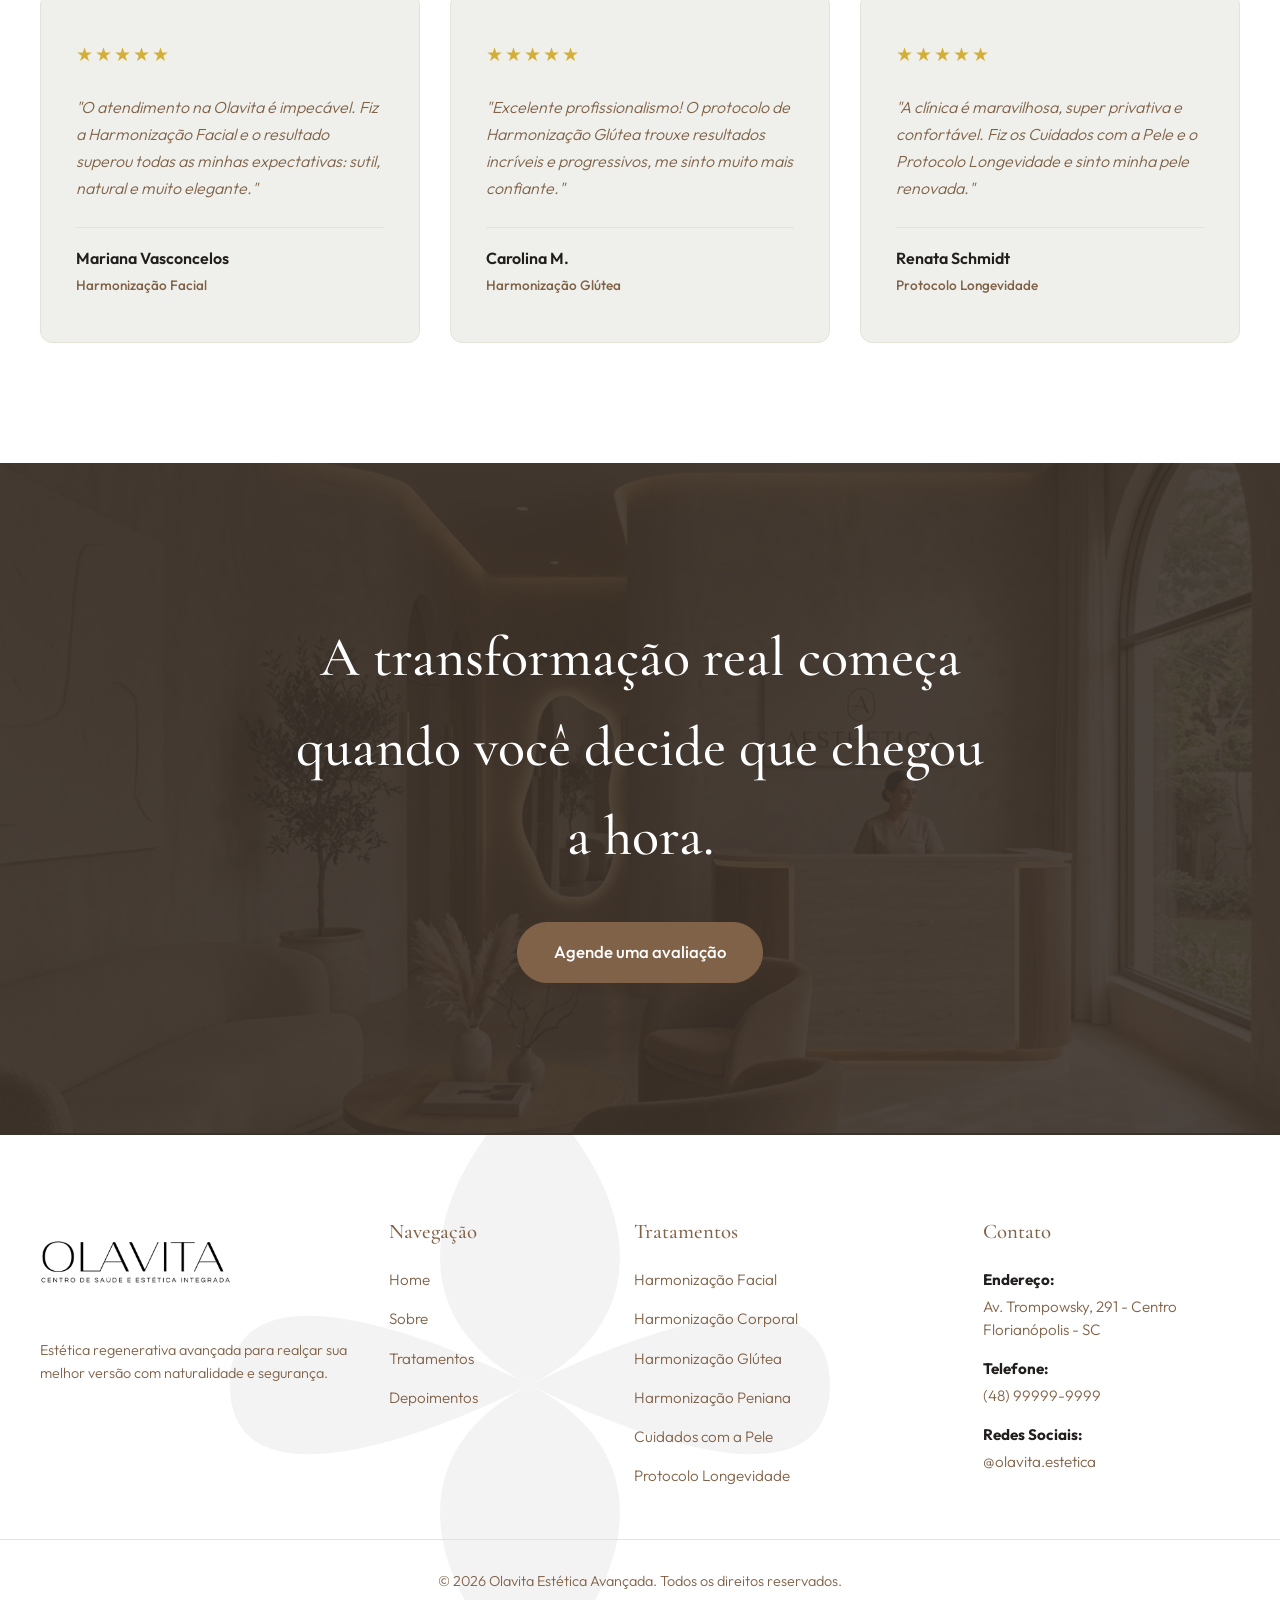
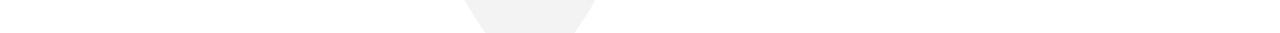
==== commit 26260c24: "Add files via upload" ====
--- a/index.html
+++ b/index.html
@@ -7,38 +7,39 @@
     <meta name="description" content="Olavita Estética: O Endolaser é um procedimento minimamente invasivo que estimula a produção de colágeno e reduz gordura localizada.">
     <link rel="preconnect" href="https://fonts.googleapis.com">
     <link rel="preconnect" href="https://fonts.gstatic.com" crossorigin>
-    <link href="https://fonts.googleapis.com/css2?family=Cormorant+Garamond:wght@400;500;600&family=Inter:wght@300;400;500&display=swap" rel="stylesheet">
+    <link href="https://fonts.googleapis.com/css2?family=Cormorant+Garamond:wght@400;500;600&family=Outfit:wght@300;400;500;600&display=swap" rel="stylesheet">
     <link rel="stylesheet" href="style.css">
     <link rel="icon" type="image/png" href="Favicon.png?v=3">
     <link rel="icon" type="image/svg+xml" href="Favicon.svg?v=3">
 </head>
 <body>
+
     <nav class="navbar">
         <div class="nav-container">
             <div class="nav-left">
-                <a href="#" class="nav-link">Home</a>
+                <a href="#hero" class="nav-link">Home</a>
                 <div class="dropdown">
-                    <a href="#" class="nav-link dropdown-toggle">Tratamentos <span class="arrow">↓</span></a>
+                    <a href="#tratamentos" class="nav-link dropdown-toggle">Tratamentos <span class="arrow">↓</span></a>
                     <div class="dropdown-menu">
-                        <a href="#">Harmonização Facial</a>
-                        <a href="#">Harmonização Corporal</a>
-                        <a href="#">Harmonização Glútea</a>
-                        <a href="#">Harmonização Peniana</a>
-                        <a href="#">Cuidados com a Pele</a>
-                        <a href="#">Protocolo Longevidade</a>
-                    </div>
-                </div>
-                <a href="#" class="nav-link">Mentoria</a>
-                <a href="#" class="nav-link">Sobre</a>
+                        <a href="#tratamentos">Harmonização Facial</a>
+                        <a href="#tratamentos">Harmonização Corporal</a>
+                        <a href="#tratamentos">Harmonização Glútea</a>
+                        <a href="#tratamentos">Harmonização Peniana</a>
+                        <a href="#tratamentos">Cuidados com a Pele</a>
+                        <a href="#tratamentos">Protocolo Longevidade</a>
+                    </div>
+                </div>
+                <a href="#tratamentos" class="nav-link">Mentoria</a>
+                <a href="#apresentacao" class="nav-link">Sobre</a>
             </div>
             
-            <a href="#" class="brand">
+            <a href="#hero" class="brand">
                 <img src="OLAVITA.pnginsta.png" alt="Olavita Logo" class="header-logo">
             </a>
             
             <div class="nav-right">
                 <a href="#agende" class="btn btn-outline">Agendar Consulta</a>
-                <a href="#contato" class="btn btn-primary">Contato</a>
+                <a href="#agende" class="btn btn-primary">Contato</a>
             </div>
 
             <!-- Hamburger Button for Mobile -->
@@ -52,174 +53,240 @@
         <!-- Mobile Drawer Navigation -->
         <div class="mobile-drawer">
             <div class="mobile-drawer-content">
-                <a href="#" class="mobile-nav-link">Home</a>
+                <a href="#hero" class="mobile-nav-link">Home</a>
                 <div class="mobile-dropdown">
-                    <a href="#" class="mobile-nav-link mobile-dropdown-toggle">Tratamentos <span class="arrow">↓</span></a>
+                    <a href="#tratamentos" class="mobile-nav-link mobile-dropdown-toggle">Tratamentos <span class="arrow">↓</span></a>
                     <div class="mobile-dropdown-menu">
-                        <a href="#">Harmonização Facial</a>
-                        <a href="#">Harmonização Corporal</a>
-                        <a href="#">Harmonização Glútea</a>
-                        <a href="#">Harmonização Peniana</a>
-                        <a href="#">Cuidados com a Pele</a>
-                        <a href="#">Protocolo Longevidade</a>
-                    </div>
-                </div>
-                <a href="#" class="mobile-nav-link">Mentoria</a>
-                <a href="#" class="mobile-nav-link">Sobre</a>
+                        <a href="#tratamentos">Harmonização Facial</a>
+                        <a href="#tratamentos">Harmonização Corporal</a>
+                        <a href="#tratamentos">Harmonização Glútea</a>
+                        <a href="#tratamentos">Harmonização Peniana</a>
+                        <a href="#tratamentos">Cuidados com a Pele</a>
+                        <a href="#tratamentos">Protocolo Longevidade</a>
+                    </div>
+                </div>
+                <a href="#tratamentos" class="mobile-nav-link">Mentoria</a>
+                <a href="#apresentacao" class="mobile-nav-link">Sobre</a>
                 <a href="#agende" class="btn btn-primary mobile-cta">Agendar Consulta</a>
             </div>
         </div>
     </nav>
 
     <main>
-        <section class="hero">
+        <!-- SEÇÃO 1 — HERO -->
+        <section id="hero" class="hero">
             <div class="hero-content">
-                <h1 class="hero-title fade-up">Endolaser</h1>
+                <h1 class="hero-title fade-up">Sua melhor versão já existe: não para ser mostrada, para ser sentida.</h1>
                 <p class="hero-description fade-up delay-1">
-                    O Endolaser é um procedimento minimamente invasivo que utiliza energia a laser para estimular a produção de colágeno, promover retração da pele e auxiliar na redução da gordura localizada. 
+                    Clínica de estética regenerativa em Florianópolis.
                 </p>
                 <p class="hero-description fade-up delay-2">
-                    A técnica é realizada com fibras ópticas extremamente finas, proporcionando maior firmeza, contorno facial e melhora da flacidez sem necessidade de cirurgia tradicional. Indicado para regiões como abdômen, flanco, culote, costas, glúteos, papada, ao redor dos olhos.
+                    Tecnologia de alto desempenho, protocolos personalizados e 15 anos de prática clínica.
                 </p>
                 <div class="hero-actions fade-up delay-3">
-                    <a href="#agende" class="btn btn-primary btn-large">Agende sua avaliação</a>
-                    <a href="#beneficios" class="btn btn-text">Saiba mais</a>
+                    <a href="https://wa.me/5548999999999?text=Ol%C3%A1%2C%20gostaria%20de%20agendar%20uma%20avalia%C3%A7%C3%A3o%20na%20Olavita." target="_blank" class="btn btn-primary btn-large">Agendar avaliação</a>
+                    <a href="#tratamentos" class="btn btn-outline btn-large">Conhecer os tratamentos</a>
                 </div>
             </div>
             <div class="hero-image-wrapper fade-in delay-2">
                 <div class="hero-image-arch">
-                    <img src="luxury_spa_treatment.png" alt="Tratamento em clínica de estética de luxo" class="hero-image">
-                </div>
-            </div>
-        </section>
-
-        <section id="beneficios" class="benefits-section">
+                    <img src="luxury_spa_treatment.png" alt="Tratamento premium Olavita" class="hero-image">
+                </div>
+            </div>
+        </section>
+
+        <!-- SEÇÃO 2 — APRESENTAÇÃO -->
+        <section id="apresentacao" class="presentation-section">
             <div class="container">
-                <h2 class="section-title text-center">Benefícios do Endolaser</h2>
-                <div class="benefits-grid">
-                    <div class="benefit-card">
-                        <div class="benefit-icon">
-                            <svg class="benefit-icon-svg" viewBox="0 0 24 24" fill="none" stroke="currentColor" stroke-width="1.2">
-                                <path d="M12 2L14.5 8.5L21 11L14.5 13.5L12 20L9.5 13.5L3 11L9.5 8.5Z" stroke-linejoin="round"/>
-                                <path d="M6 3l1.5 1.5M18 19l1.5 1.5" stroke-linecap="round" opacity="0.6"/>
+                <div class="presentation-header text-center">
+                    <p class="section-subtitle">Bem-vindo à Olavita</p>
+                    <h2 class="section-title">Estética avançada, atendimento personalizado e um espaço criado para quem não abre mão do melhor.</h2>
+                </div>
+                
+                <div class="differentiators-title-container text-center">
+                    <span class="differentiators-tag">Padrão Olavita</span>
+                    <p class="differentiators-intro">Os nossos diferenciais</p>
+                </div>
+
+                <div class="differentiators-grid">
+                    <div class="differentiator-card">
+                        <div class="diff-icon-wrapper">
+                            <svg viewBox="0 0 24 24" fill="none" stroke="currentColor" stroke-width="1.5">
+                                <path d="M9 12l2 2 4-4m6 2a9 9 0 11-18 0 9 9 0 0118 0z" stroke-linecap="round" stroke-linejoin="round"/>
                             </svg>
                         </div>
-                        <h3>Estimula o colágeno</h3>
-                        <p>Produção intensa para uma pele rejuvenescida.</p>
-                    </div>
-                    <div class="benefit-card">
-                        <div class="benefit-icon">
-                            <svg class="benefit-icon-svg" viewBox="0 0 24 24" fill="none" stroke="currentColor" stroke-width="1.2">
-                                <path d="M4 17c4 0 5-3 8-3s4 3 8 3" stroke-linecap="round" stroke-linejoin="round"/>
-                                <path d="M8 10V4M8 4L6 6M8 4l2 2" stroke-linecap="round" stroke-linejoin="round"/>
-                                <path d="M16 10V4M16 4l-2 2M16 4l2 2" stroke-linecap="round" stroke-linejoin="round"/>
+                        <h3>Critério clínico</h3>
+                        <p>Cada procedimento é indicado para o seu caso. Escolhido por avaliação clínica, não por tendência de mercado.</p>
+                    </div>
+
+                    <div class="differentiator-card">
+                        <div class="diff-icon-wrapper">
+                            <svg viewBox="0 0 24 24" fill="none" stroke="currentColor" stroke-width="1.5">
+                                <path d="M4.318 6.318a4.5 4.5 0 000 6.364L12 20.364l7.682-7.682a4.5 4.5 0 00-6.364-6.364L12 7.636l-1.318-1.318a4.5 4.5 0 00-6.364 0z" stroke-linecap="round" stroke-linejoin="round"/>
                             </svg>
                         </div>
-                        <h3>Melhora a flacidez</h3>
-                        <p>Retração efetiva dos tecidos da pele.</p>
-                    </div>
-                    <div class="benefit-card">
-                        <div class="benefit-icon">
-                            <svg class="benefit-icon-svg" viewBox="0 0 24 24" fill="none" stroke="currentColor" stroke-width="1.2">
-                                <circle cx="12" cy="12" r="9" />
-                                <circle cx="12" cy="12" r="4" />
-                                <path d="M12 2v2M12 20v2M2 12h2M20 12h2" stroke-linecap="round"/>
+                        <h3>Visão regenerativa</h3>
+                        <p>Estética, saúde e bem-estar tratados em conjunto. Porque o resultado de fora começa pelo equilíbrio de dentro.</p>
+                    </div>
+
+                    <div class="differentiator-card">
+                        <div class="diff-icon-wrapper">
+                            <svg viewBox="0 0 24 24" fill="none" stroke="currentColor" stroke-width="1.5">
+                                <path d="M3 12l2-2m0 0l7-7 7 7M5 10v10a1 1 0 001 1h3m10-11l2 2m-2-2v10a1 1 0 01-1 1h-3m-6 0a1 1 0 001-1v-4a1 1 0 011-1h2a1 1 0 011 1v4a1 1 0 001 1m-6 0h6" stroke-linecap="round" stroke-linejoin="round"/>
                             </svg>
                         </div>
-                        <h3>Reduz gordura</h3>
-                        <p>Auxilia na redução de gordura localizada.</p>
-                    </div>
-                    <div class="benefit-card">
-                        <div class="benefit-icon">
-                            <svg class="benefit-icon-svg" viewBox="10 8 80 80" fill="none" stroke="currentColor" stroke-width="2.4">
-                                <path d="M18 45 C 18 10, 82 10, 82 45" stroke-linecap="round"/>
-                                <path d="M26 42 Q 35 38 43 42" stroke-linecap="round"/>
-                                <path d="M57 42 Q 65 38 74 42" stroke-linecap="round"/>
-                                <path d="M28 50 Q 35 53 42 50" stroke-linecap="round"/>
-                                <path d="M58 50 Q 65 53 72 50" stroke-linecap="round"/>
-                                <path d="M47 57 Q 50 60 53 57" stroke-linecap="round"/>
-                                <path d="M42 65 Q 50 61 58 65" stroke-linecap="round"/>
-                                <path d="M45 67 Q 50 71 55 67" stroke-linecap="round"/>
-                                <path d="M20 60 C 20 78, 50 88, 50 88" stroke-dasharray="3 3" stroke-linecap="round"/>
-                                <path d="M20 60 L 20 52 M 20 52 L 15 56 M 20 52 L 25 56" stroke-linecap="round" stroke-linejoin="round"/>
-                                <path d="M80 60 C 80 78, 50 88, 50 88" stroke-dasharray="3 3" stroke-linecap="round"/>
-                                <path d="M80 60 L 80 52 M 80 52 L 75 56 M 80 52 L 85 56" stroke-linecap="round" stroke-linejoin="round"/>
-                            </svg>
-                        </div>
-                        <h3>Contorno facial</h3>
-                        <p>Define e realça o contorno do rosto.</p>
-                    </div>
-                    <div class="benefit-card">
-                        <div class="benefit-icon">
-                            <svg class="benefit-icon-svg" viewBox="0 0 100 100" fill="none" stroke="currentColor" stroke-width="5" stroke-linecap="round" stroke-linejoin="round">
-                                <path d="M50 25 C 38 10, 14 12, 14 36 C 14 56, 26 70, 40 76 M 50 25 C 62 10, 86 12, 86 36 C 86 59, 68 76, 48 90 C 46 91.5, 44 93, 42 94" />
-                            </svg>
-                        </div>
-                        <h3>Minimamente invasivo</h3>
-                        <p>Procedimento moderno e sem cortes amplos.</p>
-                    </div>
-                    <div class="benefit-card">
-                        <div class="benefit-icon">
-                            <svg class="benefit-icon-svg" viewBox="0 0 24 24" fill="none" stroke="currentColor" stroke-width="1.2">
-                                <circle cx="12" cy="12" r="9" stroke-linecap="round" stroke-linejoin="round"/>
-                                <path d="M12 6v6l3 2" stroke-linecap="round" stroke-linejoin="round"/>
-                                <path d="M16 2l3 3M8 2L5 5" stroke-linecap="round" stroke-linejoin="round"/>
-                            </svg>
-                        </div>
-                        <h3>Recuperação rápida</h3>
-                        <p>Volte à sua rotina muito mais rápido.</p>
-                    </div>
-                    <div class="benefit-card featured">
-                        <div class="benefit-icon">
-                            <svg class="benefit-icon-svg" viewBox="0 0 24 24" fill="none" stroke="currentColor" stroke-width="1.2">
-                                <path d="M12 2C12 2 7 7 7 12s5 10 5 10s5-5 5-10S12 2 12 2z" stroke-linecap="round" stroke-linejoin="round"/>
-                                <path d="M12 22V10" stroke-linecap="round"/>
-                                <path d="M12 12c2-2 4-2 4-2" stroke-linecap="round"/>
-                                <path d="M12 15c-2-2-4-2-4-2" stroke-linecap="round"/>
-                            </svg>
-                        </div>
-                        <div class="benefit-content">
-                            <h3>Resultados naturais</h3>
-                            <p>Efeitos duradouros e em harmonia com você.</p>
-                        </div>
-                    </div>
-                </div>
-            </div>
-        </section>
-
-        <section class="section bottom-90px">
-            <div class="w-layout-blockcontainer container-default w-container">
-                <div class="inner-container _1130px center">
-                    <div class="w-layout-grid about-massage-grid">
-                        <div>
-                            <div class="image-wrapper">
-                                <img src="endolaser_device.png" alt="Aparelho de tecnologia estética" class="image fit-cover _w-h-100">
-                            </div>
-                        </div>
-                        <div class="card v3">
-                            <div class="overflow-hidden mg-bottom-small">
-                                <h2 class="display-9">Para quem é indicado?</h2>
-                            </div>
-                            <p class="mg-bottom-12px">O Endolaser é indicado para pessoas que desejam melhorar a firmeza da pele, redefinir o contorno facial e tratar sinais de envelhecimento de forma menos invasiva, sem recorrer a procedimentos cirúrgicos mais extensos.</p>
-                            <p>O tratamento é feito com anestesia local. Uma fibra óptica delicada é introduzida sob a pele para aplicação controlada da energia do laser, promovendo retração dos tecidos e estímulo de colágeno. O procedimento é seguro, preciso e personalizado conforme as necessidades de cada paciente.</p>
-                        </div>
-                    </div>
-                </div>
-            </div>
-        </section>
-
-        <section class="results-section text-center">
-            <div class="container results-container">
-                <h2 class="section-title">Resultados Progressivos</h2>
-                <p class="results-text">Os resultados podem ser percebidos de forma progressiva ao longo das semanas, com melhora da firmeza, textura e definição da pele. O efeito continua evoluindo devido à produção contínua de colágeno.</p>
-            </div>
-        </section>
-
+                        <h3>Espaço premium</h3>
+                        <p>Um ambiente pensado para quem valoriza conforto, privacidade e uma experiência exclusiva do primeiro ao último minuto.</p>
+                    </div>
+                </div>
+            </div>
+        </section>
+
+        <!-- SEÇÃO 3 — TRATAMENTOS -->
+        <section id="tratamentos" class="treatments-section">
+            <div class="container">
+                <h2 class="section-title text-center">Tratamentos</h2>
+                <div class="treatments-grid">
+                    <div class="treatment-card">
+                        <div class="treatment-badge">Facial</div>
+                        <h3>Harmonização Facial</h3>
+                        <p>Lifting, rejuvenescimento e equilíbrio dos traços com tecnologias que preservam a expressão natural.</p>
+                    </div>
+                    <div class="treatment-card">
+                        <div class="treatment-badge">Corporal</div>
+                        <h3>Harmonização Corporal</h3>
+                        <p>Contorno, firmeza e redução de gordura localizada com precisão cirúrgica, sem cirurgia.</p>
+                    </div>
+                    <div class="treatment-card">
+                        <div class="treatment-badge">Corporal</div>
+                        <h3>Harmonização Glútea</h3>
+                        <p>Sustentação, volume e definição corporal com protocolos personalizados e resultados progressivos.</p>
+                    </div>
+                    <div class="treatment-card">
+                        <div class="treatment-badge">Masculino</div>
+                        <h3>Harmonização Peniana</h3>
+                        <p>Saúde, estética e autoconfiança masculina com procedimentos seguros e atendimento discreto.</p>
+                    </div>
+                    <div class="treatment-card">
+                        <div class="treatment-badge">Facial</div>
+                        <h3>Cuidados com a Pele</h3>
+                        <p>Protocolos de limpeza, renovação e estímulo de colágeno para uma pele consistentemente saudável.</p>
+                    </div>
+                    <div class="treatment-card">
+                        <div class="treatment-badge">Longevidade</div>
+                        <h3>Protocolo Longevidade</h3>
+                        <p>Estética e nutrição funcional integradas para quem quer resultados que durem e façam sentido por dentro.</p>
+                    </div>
+                    <div class="treatment-card featured-treatment">
+                        <div class="treatment-badge">Profissional</div>
+                        <h3>Mentoria</h3>
+                        <p>Para profissionais que querem construir uma prática clínica com mais referência, segurança e resultado.</p>
+                    </div>
+                </div>
+            </div>
+        </section>
+
+        <!-- SEÇÃO 4 — DESTAQUES -->
+        <section id="destaques" class="highlights-section">
+            <div class="container">
+                <h2 class="section-title text-center">Os tratamentos mais procurados</h2>
+                <div class="highlights-grid">
+                    <div class="highlight-card">
+                        <div class="highlight-image-wrapper">
+                            <img src="endolaser_device.png" alt="Tecnologia Endolaser" class="highlight-image">
+                        </div>
+                        <div class="highlight-content">
+                            <h3>Endolaser</h3>
+                            <p>Tratamento minimamente invasivo que utiliza fibra óptica para estimular colágeno, reduzir gordura localizada e retrair a pele com precisão. Resultado progressivo e recuperação rápida.</p>
+                            <a href="endolaser.html" class="btn btn-outline">Saber mais</a>
+                        </div>
+                    </div>
+                    
+                    <div class="highlight-card">
+                        <div class="highlight-image-wrapper">
+                            <img src="luxury_spa_treatment.png" alt="Lifting Facial" class="highlight-image">
+                        </div>
+                        <div class="highlight-content">
+                            <h3>Lifting Facial</h3>
+                            <p>Combinação de fios, Ultraformer, bioestimuladores e preenchimento para um rejuvenescimento facial completo, natural e personalizado. Para quem quer resultado real com equilíbrio.</p>
+                            <a href="https://wa.me/5548999999999?text=Ol%C3%A1%2C%20gostaria%20de%20saber%20mais%20sobre%20o%20Lifting%20Facial%20na%20Olavita." target="_blank" class="btn btn-outline">Saber mais</a>
+                        </div>
+                    </div>
+
+                    <div class="highlight-card">
+                        <div class="highlight-image-wrapper">
+                            <img src="luxury_spa_treatment.png" alt="Harmonização Glútea" class="highlight-image" style="filter: hue-rotate(15deg);">
+                        </div>
+                        <div class="highlight-content">
+                            <h3>Harmonização Glútea em Florianópolis</h3>
+                            <p>Bioestimuladores de colágeno e preenchedores corporais para mais firmeza, sustentação e definição. Um protocolo progressivo, seguro e construído para o seu corpo.</p>
+                            <a href="https://wa.me/5548999999999?text=Ol%C3%A1%2C%20gostaria%20de%20saber%20mais%20sobre%20a%20Harmoniza%C3%A7%C3%A3o%20Gl%C3%BAtea%20na%20Olavita." target="_blank" class="btn btn-outline">Saber mais</a>
+                        </div>
+                    </div>
+                </div>
+            </div>
+        </section>
+
+        <!-- SEÇÃO 5 — EQUIPE -->
+        <section id="equipe" class="team-section">
+            <div class="container team-grid">
+                <div class="team-image-wrapper">
+                    <div class="team-image-frame">
+                        <img src="dra_francele.png" alt="Dra. Francele Dani" class="team-image">
+                    </div>
+                </div>
+                <div class="team-content">
+                    <span class="team-subtitle">Profissionais por trás do seu cuidado</span>
+                    <h2 class="team-name">Dra. Francele Dani</h2>
+                    <p class="team-role">Biomédica e Naturóloga</p>
+                    <p class="team-description">
+                        Quinze anos construindo uma prática baseada no que acredita: resultado natural, abordagem integrativa e respeito pela individualidade de cada paciente.
+                    </p>
+                    <a href="https://wa.me/5548999999999?text=Ol%C3%A1%2C%20gostaria%20de%20saber%20mais%20sobre%20a%20equipe%20da%20Olavita." target="_blank" class="btn btn-primary">Ver equipe completa</a>
+                </div>
+            </div>
+        </section>
+
+        <!-- SEÇÃO 6 — DEPOIMENTOS -->
+        <section id="depoimentos" class="testimonials-section">
+            <div class="container">
+                <h2 class="section-title text-center">Quem já passou pela Olavita</h2>
+                <div class="testimonials-grid">
+                    <div class="testimonial-card">
+                        <div class="testimonial-stars">★★★★★</div>
+                        <p class="testimonial-text">"O atendimento na Olavita é impecável. Fiz a Harmonização Facial e o resultado superou todas as minhas expectativas: sutil, natural e muito elegante."</p>
+                        <div class="testimonial-author">
+                            <span class="author-name">Mariana Vasconcelos</span>
+                            <span class="author-procedure">Harmonização Facial</span>
+                        </div>
+                    </div>
+
+                    <div class="testimonial-card">
+                        <div class="testimonial-stars">★★★★★</div>
+                        <p class="testimonial-text">"Excelente profissionalismo! O protocolo de Harmonização Glútea trouxe resultados incríveis e progressivos, me sinto muito mais confiante."</p>
+                        <div class="testimonial-author">
+                            <span class="author-name">Carolina M.</span>
+                            <span class="author-procedure">Harmonização Glútea</span>
+                        </div>
+                    </div>
+
+                    <div class="testimonial-card">
+                        <div class="testimonial-stars">★★★★★</div>
+                        <p class="testimonial-text">"A clínica é maravilhosa, super privativa e confortável. Fiz os Cuidados com a Pele e o Protocolo Longevidade e sinto minha pele renovada."</p>
+                        <div class="testimonial-author">
+                            <span class="author-name">Renata Schmidt</span>
+                            <span class="author-procedure">Protocolo Longevidade</span>
+                        </div>
+                    </div>
+                </div>
+            </div>
+        </section>
+
+        <!-- SEÇÃO 7 — CTA FINAL -->
         <section id="agende" class="cta-section">
             <div class="cta-container text-center">
-                <h2 class="cta-title">Agende sua consulta</h2>
-                <p class="cta-text">Cada paciente possui características e objetivos únicos. Agende uma consulta para uma avaliação personalizada e descubra como o Endolaser pode ajudar a realçar sua beleza natural com segurança e tecnologia.</p>
-                <a href="#" class="btn btn-primary btn-large pulse-animation">Falar com Especialista pelo WhatsApp</a>
+                <h2 class="cta-title">A transformação real começa quando você decide que chegou a hora.</h2>
+                <a href="https://wa.me/5548999999999?text=Ol%C3%A1%2C%20gostaria%20de%20agendar%20uma%20avalia%C3%A7%C3%A3o%20na%20Olavita." target="_blank" class="btn btn-primary btn-large pulse-animation">Agende uma avaliação</a>
             </div>
         </section>
     </main>
@@ -227,22 +294,39 @@
     <footer class="footer">
         <div class="container footer-grid">
             <div class="footer-col footer-brand-col">
-                <a href="#"><img src="OLAVITA.png" alt="Olavita Logo" class="footer-logo"></a>
+                <a href="#hero"><img src="OLAVITA.png" alt="Olavita Logo" class="footer-logo"></a>
+                <p class="footer-desc">Estética regenerativa avançada para realçar sua melhor versão com naturalidade e segurança.</p>
             </div>
             <div class="footer-col">
                 <h4>Navegação</h4>
-                <a href="#">Home</a>
-                <a href="#">Mentoria</a>
-                <a href="#">Sobre</a>
+                <a href="#hero">Home</a>
+                <a href="#apresentacao">Sobre</a>
+                <a href="#tratamentos">Tratamentos</a>
+                <a href="#depoimentos">Depoimentos</a>
             </div>
             <div class="footer-col">
                 <h4>Tratamentos</h4>
-                <a href="#">Harmonização Facial</a>
-                <a href="#">Harmonização Corporal</a>
-                <a href="#">Harmonização Glútea</a>
-                <a href="#">Harmonização Peniana</a>
-                <a href="#">Cuidados com a Pele</a>
-                <a href="#">Protocolo Longevidade</a>
+                <a href="#tratamentos">Harmonização Facial</a>
+                <a href="#tratamentos">Harmonização Corporal</a>
+                <a href="#tratamentos">Harmonização Glútea</a>
+                <a href="#tratamentos">Harmonização Peniana</a>
+                <a href="#tratamentos">Cuidados com a Pele</a>
+                <a href="#tratamentos">Protocolo Longevidade</a>
+            </div>
+            <div class="footer-col">
+                <h4>Contato</h4>
+                <div class="footer-contact-item">
+                    <strong>Endereço:</strong>
+                    <p>Av. Trompowsky, 291 - Centro<br>Florianópolis - SC</p>
+                </div>
+                <div class="footer-contact-item">
+                    <strong>Telefone:</strong>
+                    <p><a href="https://wa.me/5548999999999" target="_blank">(48) 99999-9999</a></p>
+                </div>
+                <div class="footer-contact-item">
+                    <strong>Redes Sociais:</strong>
+                    <p><a href="https://instagram.com" target="_blank">@olavita.estetica</a></p>
+                </div>
             </div>
         </div>
         <div class="container footer-bottom">
--- a/style.css
+++ b/style.css
@@ -1,16 +1,17 @@
 :root {
     /* Color Palette */
-    --bg-color: #FAF8F5;
-    --text-main: #3A312B;
-    --text-muted: #6B5E55;
-    --accent-color: #8C705F;
-    --accent-hover: #735A4B;
-    --border-color: #E8E1DA;
+    --bg-color: #eff0eb;
+    --text-main: #221e1d;
+    --text-muted: #806248;
+    --accent-color: #806248;
+    --accent-hover: #221e1d;
+    --border-color: #e5e2d9;
     --card-bg: #FFFFFF;
+    --gold-color: #dfd0bb;
     
     /* Typography */
-    --font-heading: 'Cormorant Garamond', serif;
-    --font-body: 'Inter', sans-serif;
+    --font-heading: 'Fromage', 'Cormorant Garamond', serif;
+    --font-body: 'Outfit', sans-serif;
     
     /* Spacing & Sizes */
     --nav-height: 90px;
@@ -29,6 +30,7 @@
     background-color: var(--bg-color);
     color: var(--text-main);
     line-height: 1.6;
+    font-weight: 300; /* Outfit Light */
     -webkit-font-smoothing: antialiased;
 }
 
@@ -102,10 +104,10 @@
     left: 0;
     width: 100%;
     height: var(--nav-height);
-    background-color: rgba(250, 248, 245, 0.9);
+    background-color: rgba(239, 240, 235, 0.9);
     backdrop-filter: blur(10px);
     z-index: 1000;
-    border-bottom: 1px solid rgba(232, 225, 218, 0.5);
+    border-bottom: 1px solid rgba(229, 226, 217, 0.5);
 }
 
 .nav-container {
@@ -283,11 +285,6 @@
     background-color: var(--card-bg);
 }
 
-.section-title {
-    font-size: 3rem;
-    margin-bottom: 60px;
-}
-
 .benefits-grid {
     display: grid;
     grid-template-columns: repeat(3, 1fr);
@@ -374,24 +371,6 @@
     font-size: 1.05rem;
 }
 
-@media (max-width: 992px) {
-    .benefits-grid {
-        grid-template-columns: repeat(2, 1fr);
-    }
-}
-
-@media (max-width: 768px) {
-    .benefits-grid {
-        grid-template-columns: 1fr;
-    }
-    .benefit-card.featured {
-        flex-direction: column;
-        text-align: center;
-        padding: 40px 30px;
-        gap: 15px;
-    }
-}
-
 /* Webflow Style Section: About Massage Custom Layout */
 .section.bottom-90px {
     padding-top: 20px;
@@ -466,25 +445,6 @@
     line-height: 1.7;
 }
 
-/* Responsive adjustment */
-@media (max-width: 992px) {
-    .about-massage-grid {
-        grid-template-columns: 1fr;
-    }
-    
-    .image-wrapper {
-        transform: none;
-    }
-    
-    .card.v3 {
-        margin-left: 0;
-        margin-top: -40px;
-        transform: none;
-        padding: 40px 30px;
-        z-index: 3;
-    }
-}
-
 /* Results */
 .results-section {
     padding: 100px 0;
@@ -499,9 +459,408 @@
     font-size: 1.2rem;
 }
 
-/* CTA */
+/* Section Title & Subtitle */
+.section-title {
+    font-size: 3rem;
+    color: var(--text-main);
+    line-height: 1.2;
+    margin-bottom: 20px;
+}
+
+.section-subtitle {
+    font-family: var(--font-heading);
+    font-size: 1.5rem;
+    color: var(--accent-color);
+    margin-bottom: 12px;
+    font-weight: 500;
+}
+
+/* Presentation Section (Seção 2) */
+.presentation-section {
+    padding: 120px 0;
+    background-color: var(--card-bg);
+    border-bottom: 1px solid var(--border-color);
+}
+
+.presentation-header {
+    max-width: 900px;
+    margin: 0 auto 80px;
+}
+
+.differentiators-title-container {
+    margin-bottom: 40px;
+}
+
+.differentiators-tag {
+    display: inline-block;
+    background-color: #F4EAE0;
+    color: var(--accent-color);
+    padding: 6px 18px;
+    border-radius: 30px;
+    font-size: 0.8rem;
+    font-weight: 600;
+    letter-spacing: 0.08em;
+    text-transform: uppercase;
+    margin-bottom: 8px;
+}
+
+.differentiators-intro {
+    font-size: 1.1rem;
+    color: var(--text-muted);
+}
+
+.differentiators-grid {
+    display: grid;
+    grid-template-columns: repeat(3, 1fr);
+    gap: 30px;
+}
+
+.differentiator-card {
+    background-color: var(--bg-color);
+    padding: 50px 35px;
+    border-radius: var(--border-radius);
+    border: 1px solid var(--border-color);
+    text-align: center;
+    transition: all 0.4s cubic-bezier(0.16, 1, 0.3, 1);
+}
+
+.differentiator-card:hover {
+    transform: translateY(-5px);
+    border-color: var(--accent-color);
+    box-shadow: 0 20px 40px rgba(140, 112, 95, 0.08);
+}
+
+.diff-icon-wrapper {
+    width: 64px;
+    height: 64px;
+    background-color: #F4EAE0;
+    border-radius: 50%;
+    display: flex;
+    justify-content: center;
+    align-items: center;
+    margin: 0 auto 28px;
+    color: var(--accent-color);
+    transition: transform 0.4s ease;
+}
+
+.differentiator-card:hover .diff-icon-wrapper {
+    transform: scale(1.08);
+}
+
+.diff-icon-wrapper svg {
+    width: 30px;
+    height: 30px;
+}
+
+.differentiator-card h3 {
+    font-size: 1.4rem;
+    margin-bottom: 12px;
+    color: var(--text-main);
+}
+
+.differentiator-card p {
+    font-size: 0.95rem;
+    color: var(--text-muted);
+    line-height: 1.6;
+}
+
+/* Treatments Section (Seção 3) */
+.treatments-section {
+    padding: 120px 0;
+    background-color: var(--bg-color);
+}
+
+.treatments-section .section-title {
+    margin-bottom: 60px;
+}
+
+.treatments-grid {
+    display: grid;
+    grid-template-columns: repeat(3, 1fr);
+    gap: 30px;
+}
+
+.treatment-card {
+    background-color: var(--card-bg);
+    padding: 45px 35px;
+    border-radius: var(--border-radius);
+    border: 1px solid var(--border-color);
+    transition: all 0.4s cubic-bezier(0.16, 1, 0.3, 1);
+    display: flex;
+    flex-direction: column;
+    align-items: flex-start;
+}
+
+.treatment-card:hover {
+    transform: translateY(-5px);
+    border-color: var(--accent-color);
+    box-shadow: 0 20px 40px rgba(0,0,0,0.04);
+}
+
+.treatment-badge {
+    background-color: var(--bg-color);
+    border: 1px solid var(--border-color);
+    color: var(--accent-color);
+    font-size: 0.75rem;
+    font-weight: 500;
+    padding: 4px 14px;
+    border-radius: 20px;
+    margin-bottom: 20px;
+    text-transform: uppercase;
+    letter-spacing: 0.05em;
+}
+
+.treatment-card h3 {
+    font-size: 1.45rem;
+    margin-bottom: 12px;
+    color: var(--text-main);
+}
+
+.treatment-card p {
+    font-size: 0.95rem;
+    color: var(--text-muted);
+    line-height: 1.6;
+}
+
+.featured-treatment {
+    grid-column: span 3;
+    flex-direction: row;
+    align-items: center;
+    justify-content: space-between;
+    background-color: #F4EAE0;
+    border-color: transparent;
+    padding: 30px 45px;
+}
+
+.featured-treatment:hover {
+    border-color: var(--accent-color);
+}
+
+.featured-treatment .treatment-badge {
+    margin-bottom: 0;
+    background-color: var(--card-bg);
+}
+
+.featured-treatment-content {
+    flex: 1;
+    margin-right: 30px;
+}
+
+/* Highlights Section (Seção 4) */
+.highlights-section {
+    padding: 120px 0;
+    background-color: var(--card-bg);
+}
+
+.highlights-section .section-title {
+    margin-bottom: 60px;
+}
+
+.highlights-grid {
+    display: grid;
+    grid-template-columns: repeat(3, 1fr);
+    gap: 30px;
+}
+
+.highlight-card {
+    background-color: var(--bg-color);
+    border-radius: var(--border-radius);
+    overflow: hidden;
+    border: 1px solid var(--border-color);
+    transition: all 0.4s cubic-bezier(0.16, 1, 0.3, 1);
+    display: flex;
+    flex-direction: column;
+}
+
+.highlight-card:hover {
+    transform: translateY(-5px);
+    border-color: var(--accent-color);
+    box-shadow: 0 20px 40px rgba(0,0,0,0.06);
+}
+
+.highlight-image-wrapper {
+    width: 100%;
+    height: 250px;
+    overflow: hidden;
+}
+
+.highlight-image {
+    width: 100%;
+    height: 100%;
+    object-fit: cover;
+    transition: transform 0.6s cubic-bezier(0.16, 1, 0.3, 1);
+}
+
+.highlight-card:hover .highlight-image {
+    transform: scale(1.05);
+}
+
+.highlight-content {
+    padding: 35px;
+    display: flex;
+    flex-direction: column;
+    flex-grow: 1;
+    align-items: flex-start;
+    gap: 15px;
+}
+
+.highlight-content h3 {
+    font-size: 1.5rem;
+    color: var(--text-main);
+}
+
+.highlight-content p {
+    font-size: 0.95rem;
+    color: var(--text-muted);
+    line-height: 1.65;
+    flex-grow: 1;
+}
+
+.highlight-content .btn {
+    margin-top: 10px;
+}
+
+/* Team Section (Seção 5) */
+.team-section {
+    padding: 120px 0;
+    background-color: var(--bg-color);
+    border-top: 1px solid var(--border-color);
+    border-bottom: 1px solid var(--border-color);
+}
+
+.team-grid {
+    display: grid;
+    grid-template-columns: 1fr 1.2fr;
+    gap: 80px;
+    align-items: center;
+}
+
+.team-image-wrapper {
+    display: flex;
+    justify-content: center;
+}
+
+.team-image-frame {
+    width: 100%;
+    max-width: 420px;
+    aspect-ratio: 1/1;
+    border-radius: 50%;
+    overflow: hidden;
+    box-shadow: 0 20px 45px rgba(0, 0, 0, 0.08);
+    border: 8px solid #FFF;
+}
+
+.team-image {
+    width: 100%;
+    height: 100%;
+    object-fit: cover;
+}
+
+.team-content {
+    display: flex;
+    flex-direction: column;
+    align-items: flex-start;
+    gap: 16px;
+}
+
+.team-subtitle {
+    font-size: 0.85rem;
+    text-transform: uppercase;
+    letter-spacing: 0.12em;
+    color: var(--accent-color);
+    font-weight: 600;
+}
+
+.team-name {
+    font-size: 3.5rem;
+    color: var(--text-main);
+    line-height: 1.1;
+}
+
+.team-role {
+    font-size: 1.2rem;
+    font-style: italic;
+    color: var(--text-muted);
+    margin-top: -8px;
+}
+
+.team-description {
+    font-size: 1.05rem;
+    line-height: 1.75;
+    color: var(--text-muted);
+    margin-bottom: 15px;
+}
+
+/* Testimonials Section (Seção 6) */
+.testimonials-section {
+    padding: 120px 0;
+    background-color: var(--card-bg);
+}
+
+.testimonials-section .section-title {
+    margin-bottom: 60px;
+}
+
+.testimonials-grid {
+    display: grid;
+    grid-template-columns: repeat(3, 1fr);
+    gap: 30px;
+}
+
+.testimonial-card {
+    background-color: var(--bg-color);
+    padding: 45px 35px;
+    border-radius: var(--border-radius);
+    border: 1px solid var(--border-color);
+    display: flex;
+    flex-direction: column;
+    gap: 24px;
+    transition: all 0.4s cubic-bezier(0.16, 1, 0.3, 1);
+}
+
+.testimonial-card:hover {
+    transform: translateY(-5px);
+    border-color: var(--accent-color);
+    box-shadow: 0 20px 40px rgba(0,0,0,0.03);
+}
+
+.testimonial-stars {
+    color: #D4AF37;
+    font-size: 1.2rem;
+    letter-spacing: 2px;
+}
+
+.testimonial-text {
+    font-size: 1rem;
+    line-height: 1.7;
+    color: var(--text-muted);
+    font-style: italic;
+    flex-grow: 1;
+}
+
+.testimonial-author {
+    display: flex;
+    flex-direction: column;
+    border-top: 1px solid var(--border-color);
+    padding-top: 18px;
+}
+
+.author-name {
+    font-weight: 600;
+    color: var(--text-main);
+    font-size: 1rem;
+}
+
+.author-procedure {
+    font-size: 0.85rem;
+    color: var(--accent-color);
+    margin-top: 4px;
+    font-weight: 500;
+}
+
+/* CTA Section (Seção 7) */
 .cta-section {
-    padding: 140px 0;
+    padding: 150px 0;
     position: relative;
     background-image: url('cta_bg.png');
     background-size: cover;
@@ -518,36 +877,22 @@
     left: 0;
     width: 100%;
     height: 100%;
-    background-color: rgba(58, 49, 43, 0.88); /* Dark brown matching brand color with opacity */
+    background-color: rgba(58, 49, 43, 0.9);
     z-index: -1;
 }
 
 .cta-container {
     position: relative;
     z-index: 2;
+    max-width: 800px;
+    margin: 0 auto;
+    padding: 0 40px;
 }
 
 .cta-section .cta-title {
     font-size: 3.5rem;
-    margin-bottom: 24px;
-}
-
-.cta-section .cta-text {
-    color: rgba(255, 255, 255, 0.9);
-    font-size: 1.2rem;
-    max-width: 600px;
-    margin: 0 auto 40px;
-}
-
-.cta-section .btn-primary {
-    background-color: var(--accent-color);
-    color: #fff;
-    border-color: var(--accent-color);
-}
-
-.cta-section .btn-primary:hover {
-    background-color: var(--accent-hover);
-    border-color: var(--accent-hover);
+    margin-bottom: 40px;
+    color: #FFF;
 }
 
 /* Footer */
@@ -563,7 +908,7 @@
     content: "";
     position: absolute;
     top: -10%;
-    right: -5%;
+    left: 18%;
     width: 600px;
     height: 600px;
     background-image: url('data:image/svg+xml;utf8,<svg xmlns="http://www.w3.org/2000/svg" viewBox="0 0 100 100"><path fill="%233A312B" d="M50 0 C 70 20, 70 40, 50 50 C 70 40, 100 30, 100 50 C 100 70, 70 60, 50 50 C 70 60, 70 80, 50 100 C 30 80, 30 60, 50 50 C 30 60, 0 70, 0 50 C 0 30, 30 40, 50 50 C 30 40, 30 20, 50 0 Z" /></svg>');
@@ -587,11 +932,11 @@
 }
 
 .footer-grid {
-    display: flex;
-    flex-direction: column;
+    display: grid;
+    grid-template-columns: 1.2fr 0.8fr 1.2fr 1fr;
     gap: 40px;
     margin-bottom: 50px;
-    align-items: flex-start;
+    align-items: start;
 }
 
 .footer-col {
@@ -603,9 +948,10 @@
 }
 
 .footer-desc {
-    font-size: 0.95rem;
+    font-size: 0.9rem;
     color: var(--text-muted);
     margin-top: 10px;
+    line-height: 1.6;
 }
 
 .footer-col h4 {
@@ -623,6 +969,32 @@
 }
 
 .footer-col a:hover {
+    color: var(--accent-color);
+}
+
+.footer-contact-item {
+    font-size: 0.95rem;
+    color: var(--text-muted);
+}
+
+.footer-contact-item strong {
+    color: var(--text-main);
+    display: block;
+    margin-bottom: 4px;
+}
+
+.footer-contact-item p {
+    color: var(--text-muted);
+    line-height: 1.5;
+}
+
+.footer-contact-item a {
+    color: var(--text-muted);
+    text-decoration: none;
+    transition: color 0.3s;
+}
+
+.footer-contact-item a:hover {
     color: var(--accent-color);
 }
 
@@ -798,6 +1170,7 @@
     /* Navbar Hamburger */
     .hamburger-menu-btn {
         display: flex;
+        margin-left: auto;
     }
     
     .nav-left, .nav-right {
@@ -809,26 +1182,22 @@
         transform: none;
     }
 
-    .hamburger-menu-btn {
-        display: flex;
-        margin-left: auto; /* Pushes the menu to the right */
-    }
-
     .nav-container {
         padding-left: 20px;
         padding-right: 20px;
     }
 
-    /* Layout Side Margins (20px border) and 50px Section Heights */
+    /* Container adjustments */
     .container {
         padding-left: 20px !important;
         padding-right: 20px !important;
     }
 
+    /* Hero Responsive */
     .hero {
         flex-direction: column;
         padding-top: calc(var(--nav-height) + 30px);
-        padding-bottom: 50px !important;
+        padding-bottom: 60px;
         padding-left: 20px !important;
         padding-right: 20px !important;
         text-align: left;
@@ -844,7 +1213,7 @@
     }
 
     .hero-title {
-        font-size: 3.5rem;
+        font-size: 3rem;
     }
 
     .hero-image-wrapper {
@@ -857,14 +1226,133 @@
         max-width: 380px;
     }
 
-    /* Strict 50px vertical spacing between sections */
+    /* Presentation Responsive */
+    .presentation-section {
+        padding: 60px 0;
+    }
+
+    .presentation-header {
+        margin-bottom: 50px;
+    }
+
+    .section-title {
+        font-size: 2.2rem;
+    }
+
+    .differentiators-grid {
+        grid-template-columns: 1fr;
+        gap: 20px;
+    }
+
+    .differentiator-card {
+        padding: 40px 25px;
+    }
+
+    /* Treatments Responsive */
+    .treatments-section {
+        padding: 60px 0;
+    }
+
+    .treatments-grid {
+        grid-template-columns: repeat(2, 1fr);
+        gap: 20px;
+    }
+
+    .treatment-card {
+        padding: 35px 25px;
+    }
+
+    .featured-treatment {
+        grid-column: span 2;
+        flex-direction: column;
+        align-items: flex-start;
+        gap: 15px;
+    }
+
+    .featured-treatment-content {
+        margin-right: 0;
+        margin-bottom: 10px;
+    }
+
+    /* Highlights Responsive */
+    .highlights-section {
+        padding: 60px 0;
+    }
+
+    .highlights-grid {
+        grid-template-columns: 1fr;
+        gap: 25px;
+    }
+
+    .highlight-image-wrapper {
+        height: 220px;
+    }
+
+    /* Team Responsive */
+    .team-section {
+        padding: 60px 0;
+    }
+
+    .team-grid {
+        grid-template-columns: 1fr;
+        gap: 40px;
+        text-align: center;
+    }
+
+    .team-image-frame {
+        max-width: 320px;
+    }
+
+    .team-content {
+        align-items: center;
+    }
+
+    .team-name {
+        font-size: 2.8rem;
+    }
+
+    /* Testimonials Responsive */
+    .testimonials-section {
+        padding: 60px 0;
+    }
+
+    .testimonials-grid {
+        grid-template-columns: 1fr;
+        gap: 20px;
+    }
+
+    /* CTA Final Responsive */
+    .cta-section {
+        padding: 80px 20px;
+    }
+
+    .cta-section .cta-title {
+        font-size: 2.4rem;
+        margin-bottom: 30px;
+    }
+
+    /* Footer Mobile Alignment to the Left */
+    .footer-grid {
+        grid-template-columns: 1fr;
+        gap: 40px;
+    }
+
+    .footer-col {
+        align-items: flex-start !important;
+        text-align: left !important;
+    }
+
+    .footer::before {
+        left: -100px;
+        top: 329px;
+        transform: none;
+        width: 650px;
+        height: 650px;
+    }
+
+    /* Original benefits and layout responsiveness rules for endolaser.html */
     .benefits-section {
         padding: 50px 0 !important;
-    }
-
-    .section-title {
-        font-size: 2.2rem;
-        margin-bottom: 35px;
     }
 
     .section.bottom-90px {
@@ -905,35 +1393,589 @@
         padding: 50px 0 !important;
     }
 
+    .results-section .section-title {
+        margin-top: 0;
+    }
+
     .results-text {
         font-size: 1.1rem;
-    }
-
-    .cta-section {
-        padding: 50px 35px !important; /* 20px base + 15px inset for elements */
-        margin-left: 0 !important;
-        margin-right: 0 !important;
-        margin-bottom: 20px !important;
-        border-radius: 0;
-    }
-
-    .cta-section .cta-title {
-        font-size: 2.4rem;
-    }
-
-    .cta-section .cta-text {
-        font-size: 1.05rem;
-        margin-bottom: 30px;
-    }
-
-    /* Footer Mobile Alignment to the Left */
-    .footer-grid {
+        margin-bottom: 0;
+    }
+}
+
+@media (max-width: 600px) {
+    .treatments-grid {
+        grid-template-columns: 1fr;
+    }
+
+    .featured-treatment {
+        grid-column: span 1;
+    }
+}
+
+/* LP Endolaser Page Styles */
+.lp-endolaser-page {
+    background-color: #FAF8F5;
+}
+
+.lp-badge {
+    display: inline-block;
+    background-color: #F4EAE0;
+    color: var(--accent-color);
+    padding: 6px 16px;
+    border-radius: 30px;
+    font-size: 0.8rem;
+    font-weight: 600;
+    letter-spacing: 0.08em;
+    margin-bottom: 20px;
+    text-transform: uppercase;
+}
+
+.lp-hero {
+    min-height: 100vh;
+    padding-top: calc(var(--nav-height) + 40px);
+    display: flex;
+    align-items: center;
+    background-color: var(--card-bg);
+    border-bottom: 1px solid var(--border-color);
+}
+
+.lp-hero-container {
+    max-width: 1280px;
+    margin: 0 auto;
+    padding: 0 40px;
+    display: grid;
+    grid-template-columns: 1.1fr 0.9fr;
+    gap: 60px;
+    align-items: center;
+    width: 100%;
+}
+
+.lp-hero-content {
+    display: flex;
+    flex-direction: column;
+    align-items: flex-start;
+}
+
+.lp-hero-title {
+    font-size: 4.8rem;
+    line-height: 1.1;
+    color: var(--text-main);
+    margin-bottom: 20px;
+}
+
+.lp-hero-lead {
+    font-size: 1.2rem;
+    color: var(--text-muted);
+    line-height: 1.7;
+    margin-bottom: 30px;
+    max-width: 580px;
+}
+
+.lp-hero-bullets {
+    display: flex;
+    flex-direction: column;
+    gap: 16px;
+    margin-bottom: 40px;
+}
+
+.lp-bullet-item {
+    display: flex;
+    align-items: center;
+    gap: 12px;
+    font-size: 1.05rem;
+    color: var(--text-main);
+    font-weight: 400;
+}
+
+.lp-bullet-item .bullet-icon {
+    color: var(--accent-color);
+    font-weight: 600;
+}
+
+.lp-hero-actions {
+    display: flex;
+    gap: 20px;
+    width: 100%;
+}
+
+.lp-hero-actions .btn {
+    flex: unset;
+}
+
+.lp-hero-visual {
+    position: relative;
+    display: flex;
+    justify-content: flex-end;
+    align-items: center;
+}
+
+.lp-visual-frame {
+    width: 90%;
+    max-width: 440px;
+    aspect-ratio: 1/1;
+    border-radius: var(--border-radius);
+    overflow: hidden;
+    box-shadow: 0 20px 40px rgba(0,0,0,0.08);
+}
+
+.lp-visual-image {
+    width: 100%;
+    height: 100%;
+    object-fit: cover;
+}
+
+.lp-visual-card {
+    position: absolute;
+    bottom: 30px;
+    left: 10px;
+    background-color: var(--card-bg);
+    padding: 20px 25px;
+    border-radius: var(--border-radius);
+    box-shadow: 0 15px 35px rgba(0,0,0,0.06);
+    border: 1px solid var(--border-color);
+    display: flex;
+    align-items: center;
+    gap: 15px;
+}
+
+.lp-card-number {
+    font-family: var(--font-heading);
+    font-size: 2.8rem;
+    color: var(--accent-color);
+    font-weight: 500;
+    line-height: 1;
+}
+
+.lp-card-text {
+    display: flex;
+    flex-direction: column;
+}
+
+.lp-card-text strong {
+    color: var(--text-main);
+    font-size: 0.95rem;
+}
+
+.lp-card-text span {
+    color: var(--text-muted);
+    font-size: 0.8rem;
+}
+
+/* Workflow Section (Como Funciona) */
+.lp-workflow-section {
+    padding: 120px 0;
+    background-color: var(--bg-color);
+}
+
+.lp-section-tag {
+    font-size: 0.85rem;
+    text-transform: uppercase;
+    letter-spacing: 0.1em;
+    color: var(--accent-color);
+    font-weight: 600;
+    display: block;
+    margin-bottom: 12px;
+}
+
+.lp-section-desc {
+    font-size: 1.1rem;
+    color: var(--text-muted);
+    max-width: 600px;
+    margin: 0 auto;
+}
+
+.lp-workflow-steps {
+    display: grid;
+    grid-template-columns: repeat(4, 1fr);
+    gap: 30px;
+    margin-top: 60px;
+}
+
+.lp-step-card {
+    background-color: var(--card-bg);
+    padding: 40px 30px;
+    border-radius: var(--border-radius);
+    border: 1px solid var(--border-color);
+    position: relative;
+    transition: all 0.4s ease;
+}
+
+.lp-step-card:hover {
+    transform: translateY(-5px);
+    border-color: var(--accent-color);
+    box-shadow: 0 15px 30px rgba(0,0,0,0.03);
+}
+
+.step-num {
+    font-family: var(--font-heading);
+    font-size: 3rem;
+    color: #F4EAE0;
+    font-weight: 600;
+    line-height: 1;
+    margin-bottom: 20px;
+}
+
+.lp-step-card h3 {
+    font-size: 1.3rem;
+    margin-bottom: 12px;
+    color: var(--text-main);
+}
+
+.lp-step-card p {
+    font-size: 0.95rem;
+    color: var(--text-muted);
+    line-height: 1.6;
+}
+
+/* Areas Section */
+.lp-areas-section {
+    padding: 120px 0;
+    background-color: var(--card-bg);
+    border-bottom: 1px solid var(--border-color);
+}
+
+.lp-areas-container {
+    display: grid;
+    grid-template-columns: 1.2fr 0.8fr;
+    gap: 80px;
+    align-items: center;
+}
+
+.lp-areas-content {
+    display: flex;
+    flex-direction: column;
+    align-items: flex-start;
+}
+
+.lp-areas-list {
+    margin-top: 40px;
+    display: flex;
+    flex-direction: column;
+    gap: 30px;
+    width: 100%;
+}
+
+.lp-area-group h4 {
+    font-family: var(--font-heading);
+    font-size: 1.4rem;
+    color: var(--text-main);
+    margin-bottom: 15px;
+    font-weight: 500;
+}
+
+.lp-area-tags {
+    display: flex;
+    flex-wrap: wrap;
+    gap: 12px;
+}
+
+.area-tag {
+    background-color: var(--bg-color);
+    border: 1px solid var(--border-color);
+    color: var(--text-main);
+    padding: 8px 18px;
+    border-radius: 30px;
+    font-size: 0.95rem;
+    font-weight: 500;
+    transition: all 0.3s ease;
+}
+
+.area-tag:hover {
+    background-color: #F4EAE0;
+    border-color: var(--accent-color);
+    color: var(--accent-color);
+}
+
+.lp-areas-visual {
+    display: flex;
+    justify-content: center;
+}
+
+.lp-device-card {
+    background-color: var(--bg-color);
+    border: 1px solid var(--border-color);
+    border-radius: var(--border-radius);
+    padding: 20px;
+    box-shadow: 0 15px 35px rgba(0,0,0,0.04);
+    position: relative;
+    max-width: 340px;
+    overflow: hidden;
+}
+
+.lp-device-image {
+    width: 100%;
+    height: auto;
+    object-fit: cover;
+    border-radius: 8px;
+}
+
+.lp-device-overlay {
+    margin-top: 15px;
+    text-align: center;
+    display: flex;
+    flex-direction: column;
+}
+
+.lp-device-overlay strong {
+    font-size: 1.1rem;
+    color: var(--text-main);
+}
+
+.lp-device-overlay span {
+    font-size: 0.85rem;
+    color: var(--text-muted);
+    margin-top: 4px;
+}
+
+/* Clinical Section */
+.lp-clinical-section {
+    padding: 120px 0;
+    background-color: var(--bg-color);
+    border-bottom: 1px solid var(--border-color);
+}
+
+.lp-clinical-grid {
+    display: grid;
+    grid-template-columns: 1fr 1fr;
+    gap: 80px;
+    align-items: center;
+}
+
+.clinical-statement {
+    display: flex;
+    flex-direction: column;
+    align-items: flex-start;
+}
+
+.clinical-lead {
+    font-family: var(--font-heading);
+    font-size: 2.2rem;
+    line-height: 1.3;
+    color: var(--accent-color);
+    margin-top: 20px;
+}
+
+.clinical-details {
+    display: flex;
+    flex-direction: column;
+    gap: 20px;
+    font-size: 1.05rem;
+    line-height: 1.75;
+    color: var(--text-muted);
+}
+
+.clinical-signature {
+    margin-top: 20px;
+    display: flex;
+    flex-direction: column;
+    border-left: 2px solid var(--accent-color);
+    padding-left: 15px;
+}
+
+.clinical-signature strong {
+    font-size: 1.1rem;
+    color: var(--text-main);
+}
+
+.clinical-signature span {
+    font-size: 0.85rem;
+    color: var(--accent-color);
+    text-transform: uppercase;
+    font-weight: 600;
+    letter-spacing: 0.05em;
+    margin-top: 4px;
+}
+
+/* FAQ Section */
+.lp-faq-section {
+    padding: 120px 0;
+    background-color: var(--card-bg);
+}
+
+.lp-faq-header {
+    margin-bottom: 60px;
+}
+
+.lp-faq-grid {
+    display: grid;
+    grid-template-columns: 0.9fr 1.1fr;
+    gap: 60px;
+    align-items: start;
+}
+
+.lp-results-box {
+    background-color: var(--bg-color);
+    border: 1px solid var(--border-color);
+    padding: 40px;
+    border-radius: var(--border-radius);
+    display: flex;
+    flex-direction: column;
+    gap: 20px;
+}
+
+.lp-results-box h3 {
+    font-family: var(--font-heading);
+    font-size: 1.8rem;
+    color: var(--text-main);
+    font-weight: 500;
+}
+
+.lp-results-box p {
+    font-size: 1rem;
+    color: var(--text-muted);
+    line-height: 1.7;
+}
+
+.lp-faq-list {
+    display: flex;
+    flex-direction: column;
+    gap: 15px;
+}
+
+.lp-faq-item {
+    border: 1px solid var(--border-color);
+    border-radius: var(--border-radius);
+    background-color: var(--card-bg);
+    overflow: hidden;
+    transition: all 0.3s ease;
+}
+
+.faq-question {
+    padding: 24px 30px;
+    font-size: 1.1rem;
+    font-weight: 600;
+    color: var(--text-main);
+    cursor: pointer;
+    display: flex;
+    justify-content: space-between;
+    align-items: center;
+    user-select: none;
+    transition: color 0.3s;
+}
+
+.faq-question::after {
+    content: "+";
+    font-size: 1.4rem;
+    color: var(--accent-color);
+    transition: transform 0.3s;
+}
+
+.lp-faq-item.active .faq-question {
+    color: var(--accent-color);
+}
+
+.lp-faq-item.active .faq-question::after {
+    content: "−";
+    transform: rotate(180deg);
+}
+
+.faq-answer {
+    padding: 0 30px 24px 30px;
+    font-size: 0.95rem;
+    line-height: 1.6;
+    color: var(--text-muted);
+    display: none;
+}
+
+.lp-faq-item.active .faq-answer {
+    display: block;
+}
+
+/* LP Final CTA */
+.lp-final-cta-section {
+    padding: 140px 0;
+    background-color: #F4EAE0;
+    border-top: 1px solid var(--border-color);
+}
+
+.lp-final-cta-section .section-title {
+    font-size: 3.5rem;
+    margin-bottom: 20px;
+}
+
+.lp-final-lead {
+    font-size: 1.2rem;
+    color: var(--text-muted);
+    margin-bottom: 40px;
+}
+
+/* Mobile & Tablet LP Rules */
+@media (max-width: 992px) {
+    .lp-hero-container {
+        grid-template-columns: 1fr;
+        gap: 50px;
+    }
+
+    .lp-hero-title {
+        font-size: 3.2rem;
+    }
+
+    .lp-hero-visual {
+        justify-content: center;
+        margin-top: 25px;
+        margin-bottom: 25px;
+    }
+
+    .lp-visual-card {
+        left: -5px;
+        padding: 12px 16px;
+        gap: 10px;
+    }
+
+    .lp-card-number {
+        font-size: 2rem;
+    }
+
+    .lp-card-text strong {
+        font-size: 0.85rem;
+    }
+
+    .lp-card-text span {
+        font-size: 0.7rem;
+    }
+
+    .lp-hero-actions {
+        flex-direction: column;
+    }
+
+    .lp-hero-actions .btn {
+        width: 100%;
+        text-align: center;
+    }
+
+    .lp-workflow-steps {
+        grid-template-columns: repeat(2, 1fr);
+        gap: 20px;
+    }
+
+    .lp-areas-container {
+        grid-template-columns: 1fr;
+        gap: 50px;
+    }
+
+    .lp-areas-visual {
+        order: -1;
+    }
+
+    .lp-clinical-grid {
         grid-template-columns: 1fr;
         gap: 40px;
     }
 
-    .footer-col {
-        align-items: flex-start !important;
-        text-align: left !important;
-    }
-}
+    .lp-faq-grid {
+        grid-template-columns: 1fr;
+        gap: 40px;
+    }
+}
+
+@media (max-width: 600px) {
+    .lp-workflow-steps {
+        grid-template-columns: 1fr;
+    }
+    
+    .lp-final-cta-section .section-title {
+        font-size: 2.4rem;
+    }
+}
+
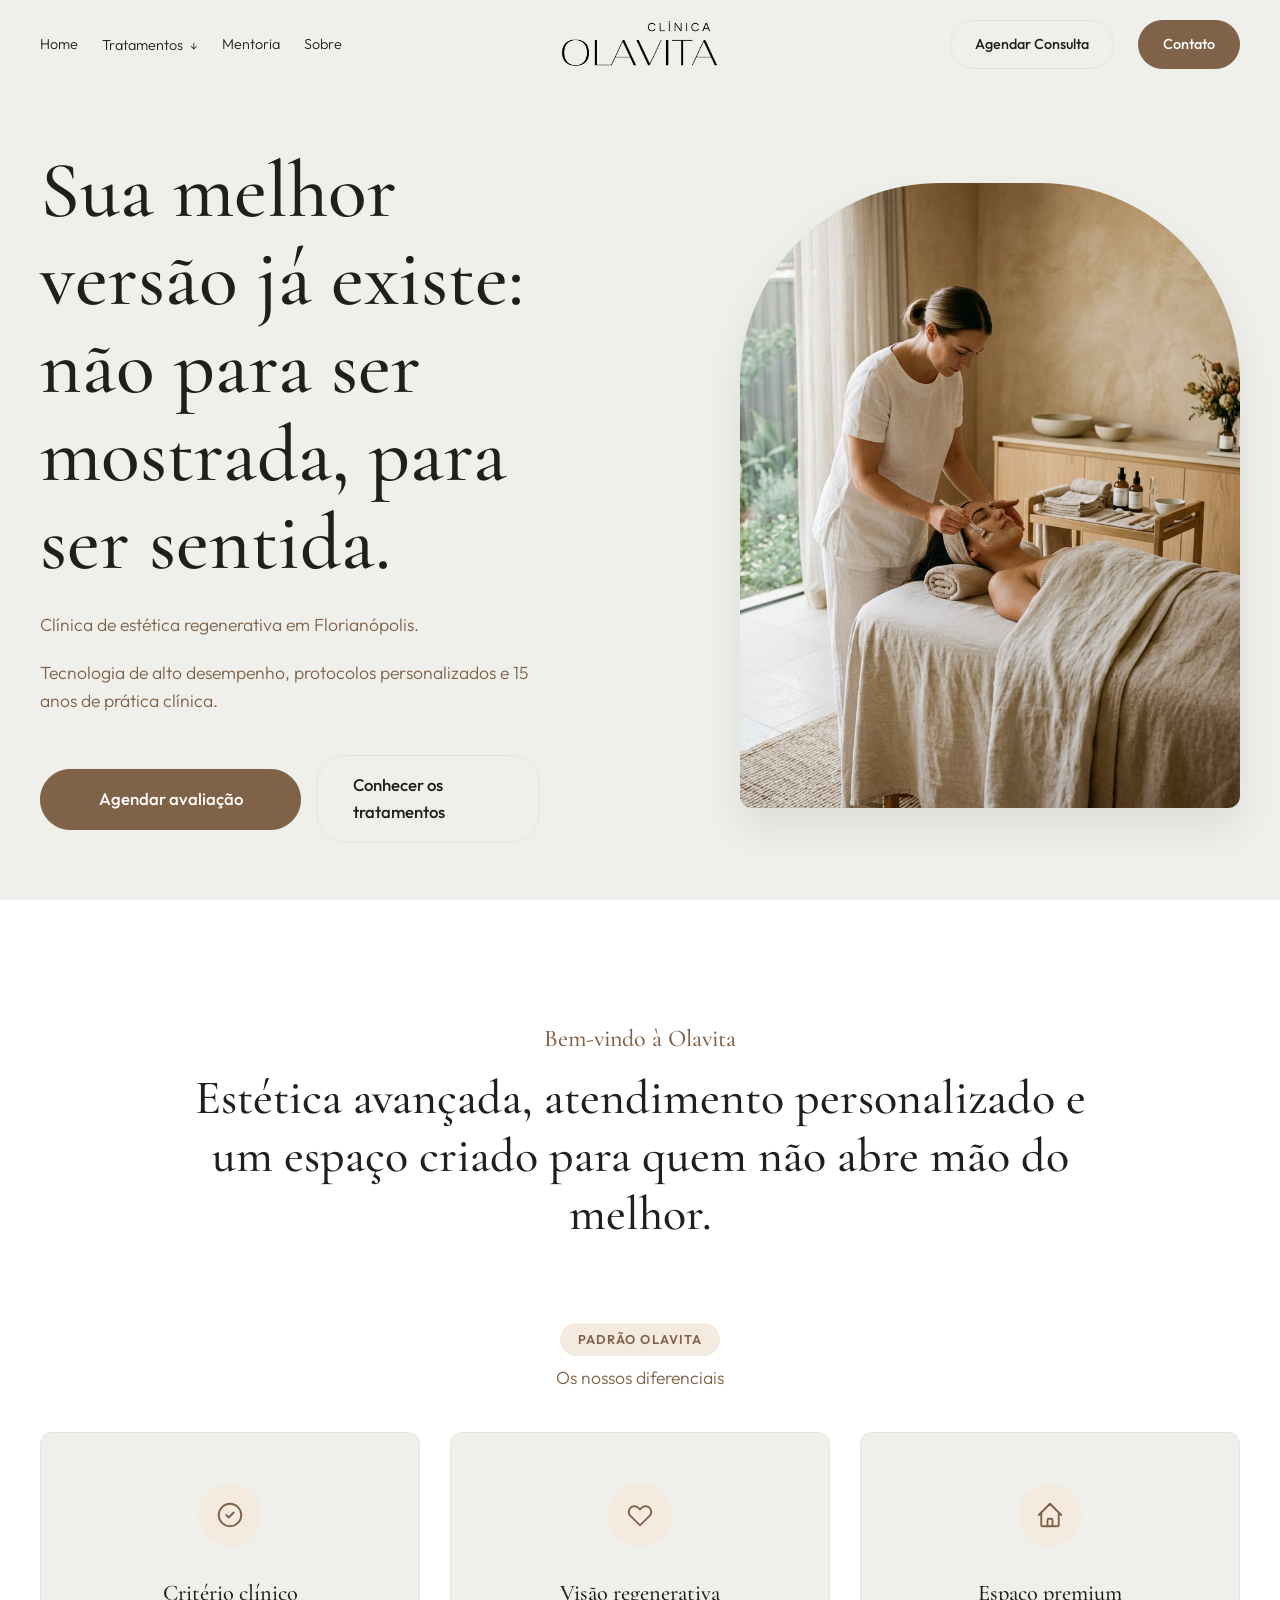
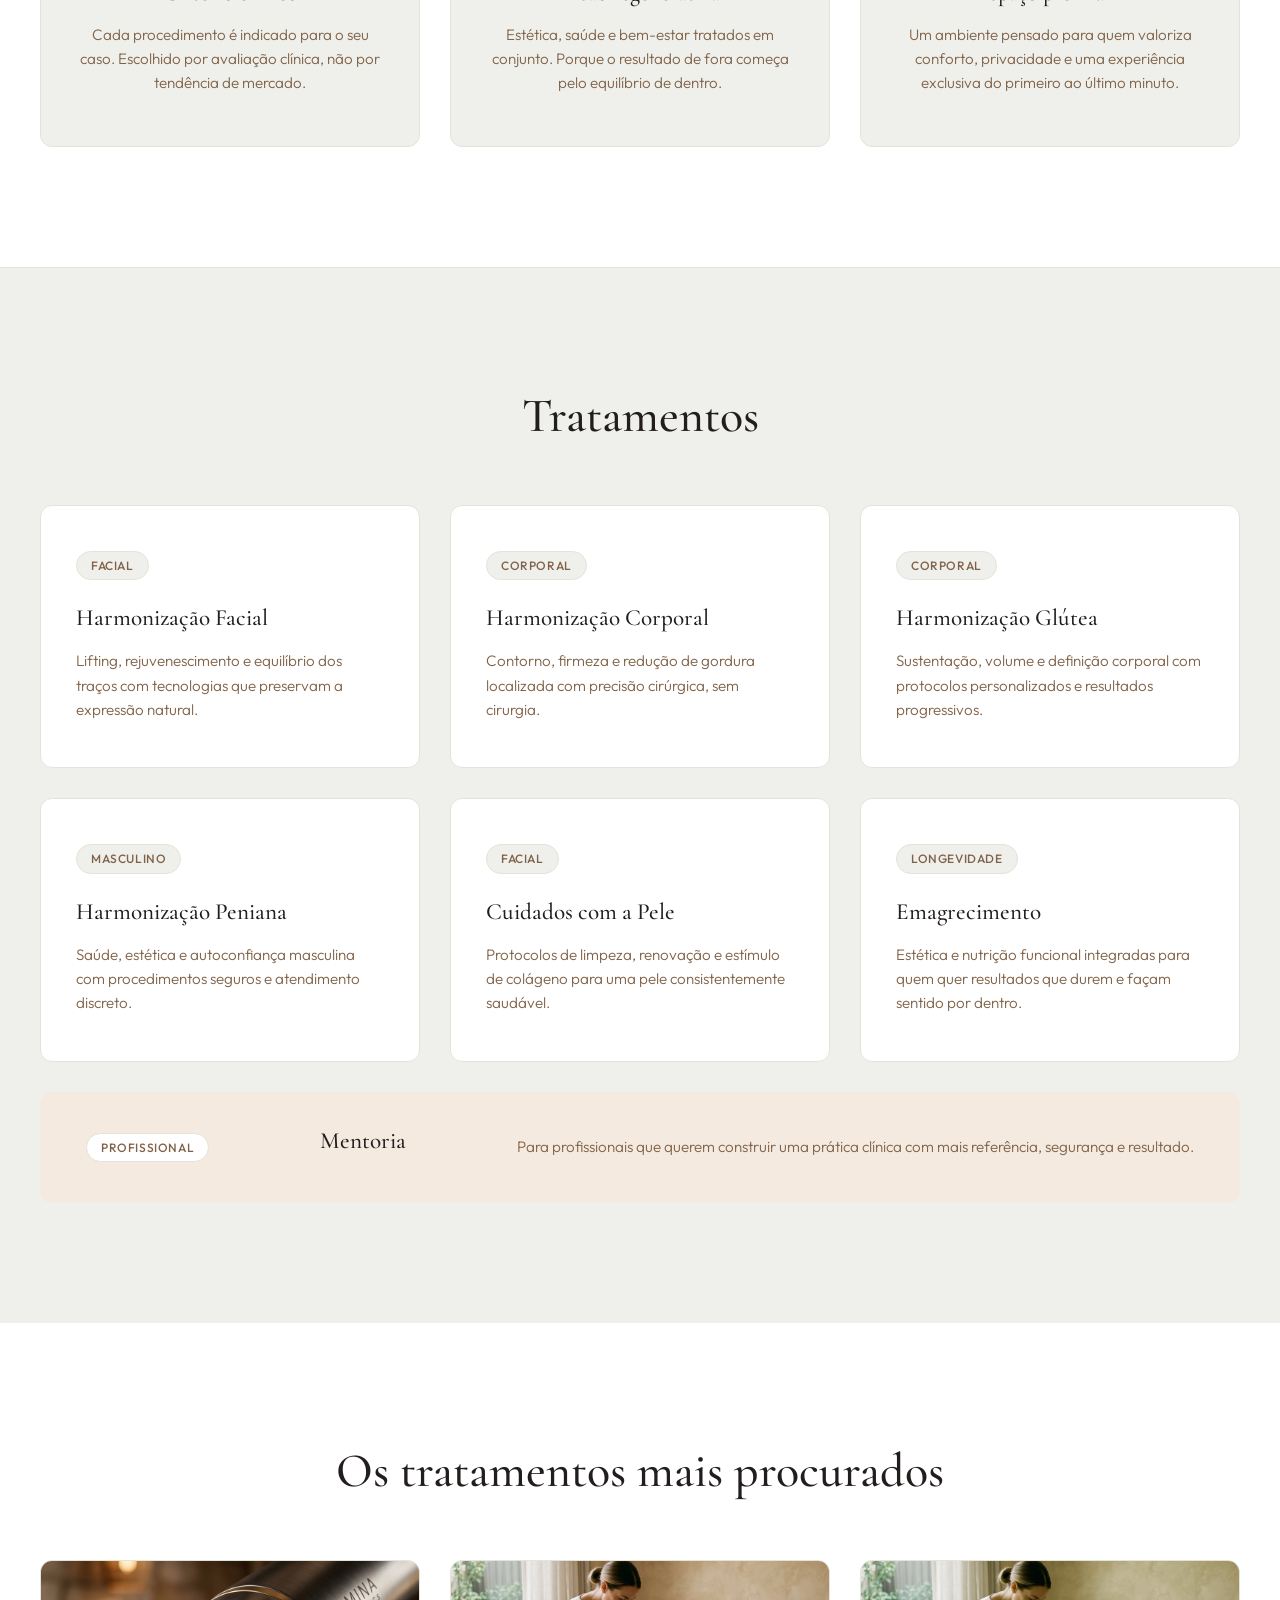
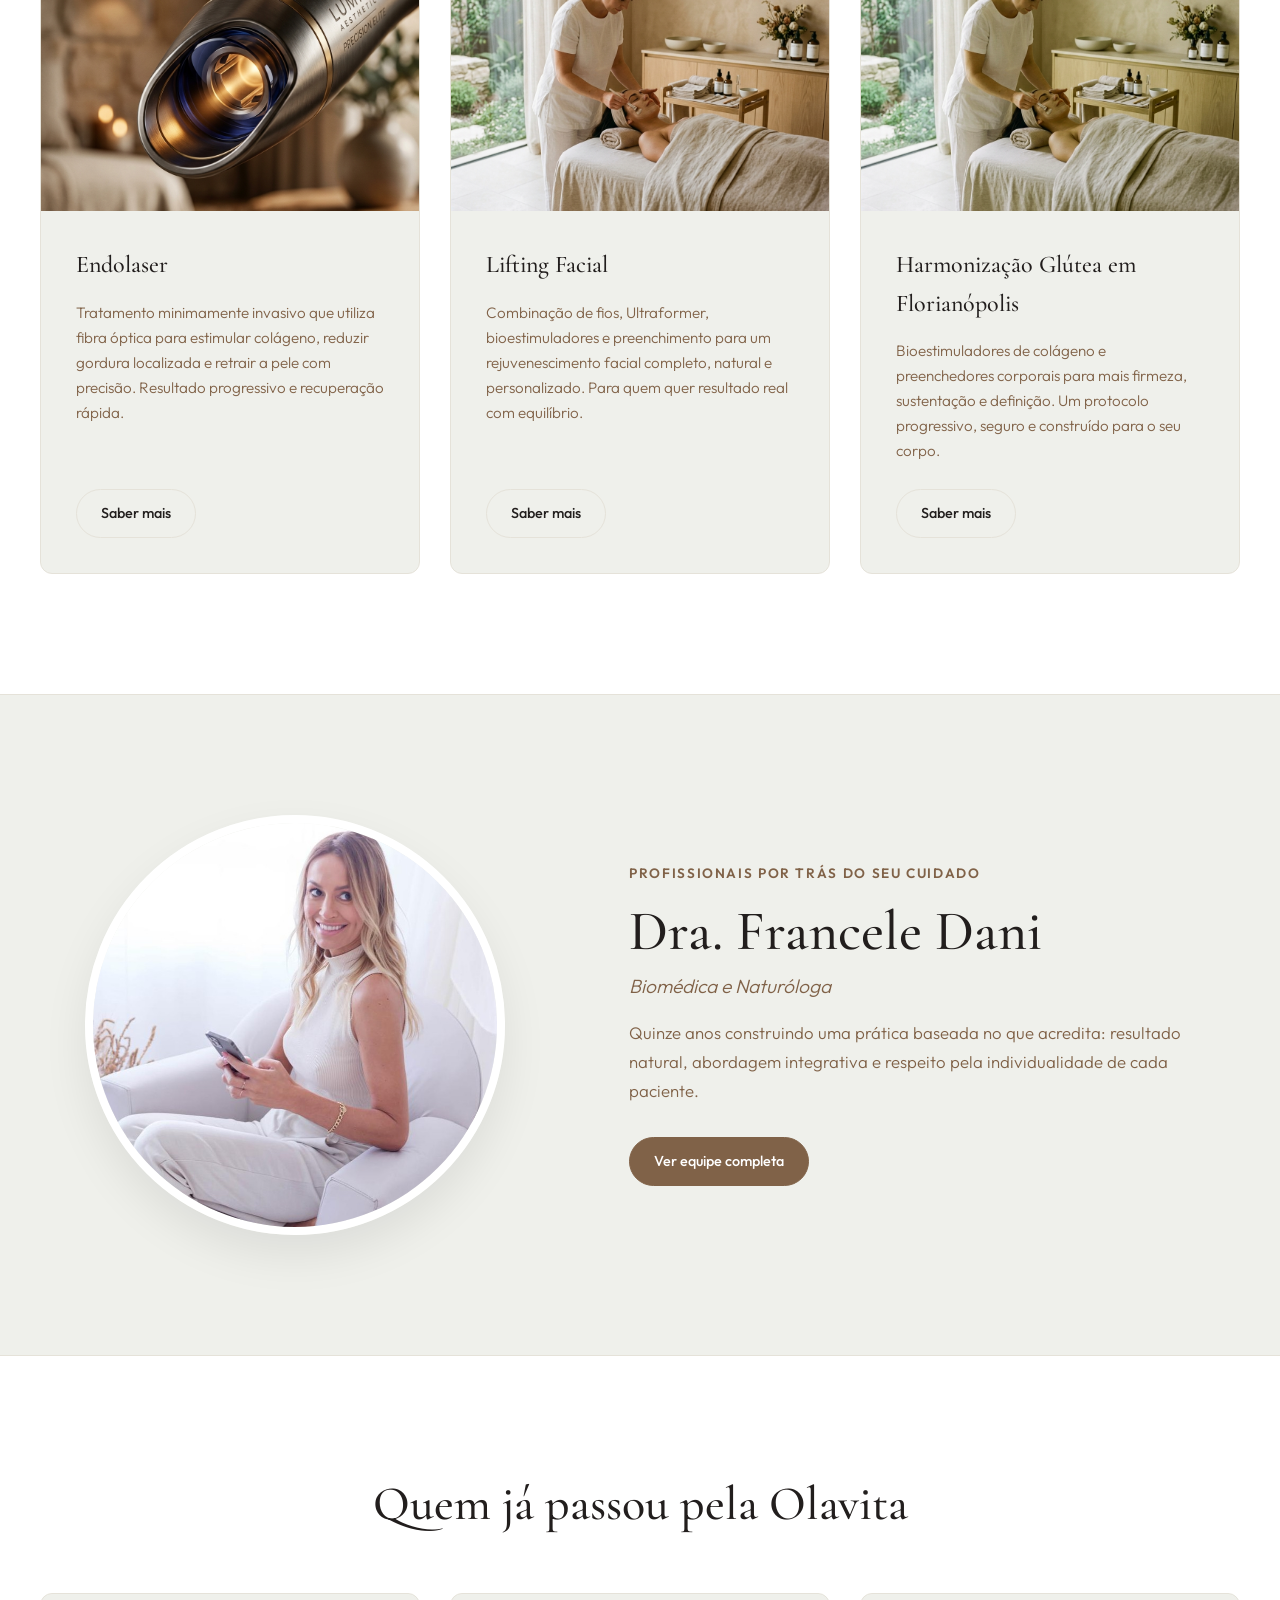
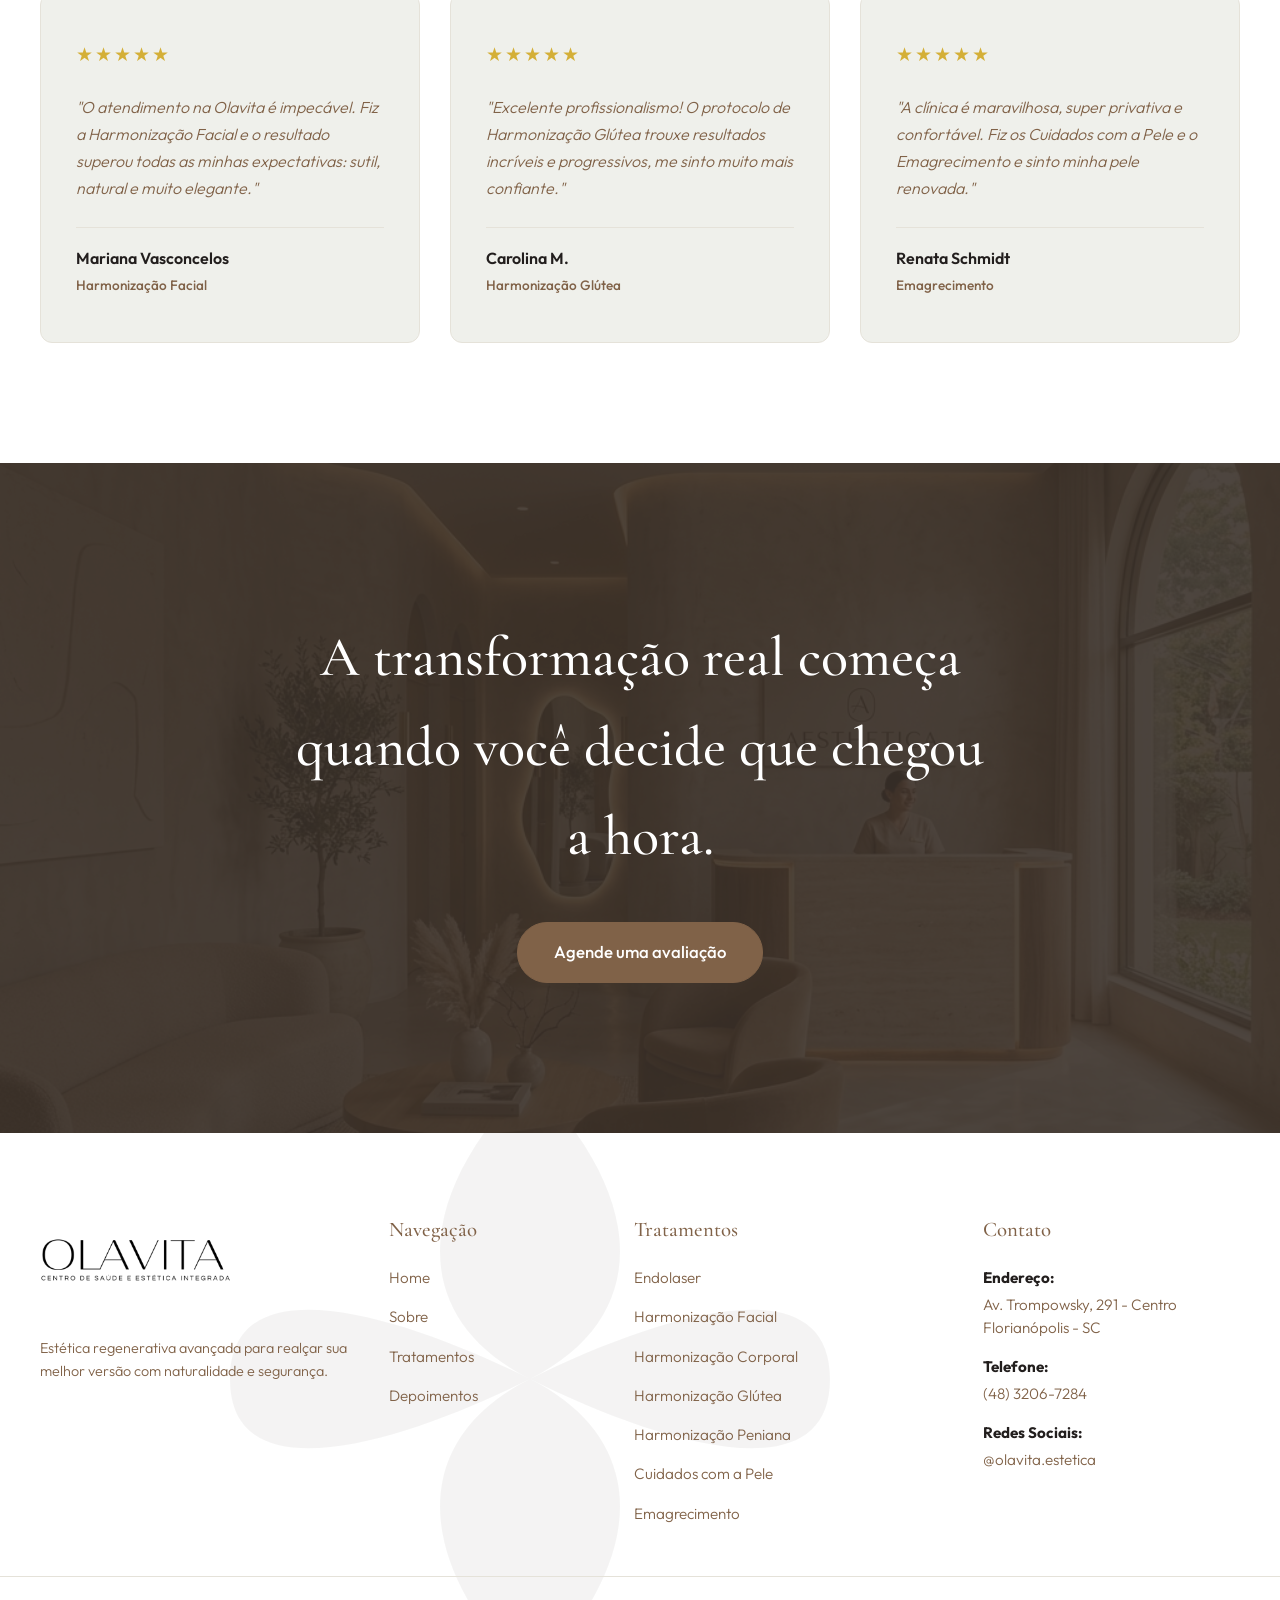
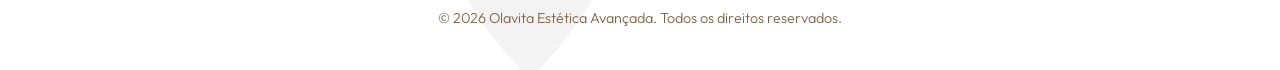
==== commit 31200c5f: "Add files via upload" ====
--- a/index.html
+++ b/index.html
@@ -1,339 +1,346 @@
-<!DOCTYPE html>
-<html lang="pt-BR">
-<head>
-    <meta charset="UTF-8">
-    <meta name="viewport" content="width=device-width, initial-scale=1.0">
-    <title>Olavita Estética Avançada - Endolaser</title>
-    <meta name="description" content="Olavita Estética: O Endolaser é um procedimento minimamente invasivo que estimula a produção de colágeno e reduz gordura localizada.">
-    <link rel="preconnect" href="https://fonts.googleapis.com">
-    <link rel="preconnect" href="https://fonts.gstatic.com" crossorigin>
-    <link href="https://fonts.googleapis.com/css2?family=Cormorant+Garamond:wght@400;500;600&family=Outfit:wght@300;400;500;600&display=swap" rel="stylesheet">
-    <link rel="stylesheet" href="style.css">
-    <link rel="icon" type="image/png" href="Favicon.png?v=3">
-    <link rel="icon" type="image/svg+xml" href="Favicon.svg?v=3">
-</head>
-<body>
-
-    <nav class="navbar">
-        <div class="nav-container">
-            <div class="nav-left">
-                <a href="#hero" class="nav-link">Home</a>
-                <div class="dropdown">
-                    <a href="#tratamentos" class="nav-link dropdown-toggle">Tratamentos <span class="arrow">↓</span></a>
-                    <div class="dropdown-menu">
-                        <a href="#tratamentos">Harmonização Facial</a>
-                        <a href="#tratamentos">Harmonização Corporal</a>
-                        <a href="#tratamentos">Harmonização Glútea</a>
-                        <a href="#tratamentos">Harmonização Peniana</a>
-                        <a href="#tratamentos">Cuidados com a Pele</a>
-                        <a href="#tratamentos">Protocolo Longevidade</a>
-                    </div>
-                </div>
-                <a href="#tratamentos" class="nav-link">Mentoria</a>
-                <a href="#apresentacao" class="nav-link">Sobre</a>
-            </div>
-            
-            <a href="#hero" class="brand">
-                <img src="OLAVITA.pnginsta.png" alt="Olavita Logo" class="header-logo">
-            </a>
-            
-            <div class="nav-right">
-                <a href="#agende" class="btn btn-outline">Agendar Consulta</a>
-                <a href="#agende" class="btn btn-primary">Contato</a>
-            </div>
-
-            <!-- Hamburger Button for Mobile -->
-            <button class="hamburger-menu-btn" aria-label="Menu">
-                <span class="hamburger-line"></span>
-                <span class="hamburger-line"></span>
-                <span class="hamburger-line"></span>
-            </button>
-        </div>
-
-        <!-- Mobile Drawer Navigation -->
-        <div class="mobile-drawer">
-            <div class="mobile-drawer-content">
-                <a href="#hero" class="mobile-nav-link">Home</a>
-                <div class="mobile-dropdown">
-                    <a href="#tratamentos" class="mobile-nav-link mobile-dropdown-toggle">Tratamentos <span class="arrow">↓</span></a>
-                    <div class="mobile-dropdown-menu">
-                        <a href="#tratamentos">Harmonização Facial</a>
-                        <a href="#tratamentos">Harmonização Corporal</a>
-                        <a href="#tratamentos">Harmonização Glútea</a>
-                        <a href="#tratamentos">Harmonização Peniana</a>
-                        <a href="#tratamentos">Cuidados com a Pele</a>
-                        <a href="#tratamentos">Protocolo Longevidade</a>
-                    </div>
-                </div>
-                <a href="#tratamentos" class="mobile-nav-link">Mentoria</a>
-                <a href="#apresentacao" class="mobile-nav-link">Sobre</a>
-                <a href="#agende" class="btn btn-primary mobile-cta">Agendar Consulta</a>
-            </div>
-        </div>
-    </nav>
-
-    <main>
-        <!-- SEÇÃO 1 — HERO -->
-        <section id="hero" class="hero">
-            <div class="hero-content">
-                <h1 class="hero-title fade-up">Sua melhor versão já existe: não para ser mostrada, para ser sentida.</h1>
-                <p class="hero-description fade-up delay-1">
-                    Clínica de estética regenerativa em Florianópolis.
-                </p>
-                <p class="hero-description fade-up delay-2">
-                    Tecnologia de alto desempenho, protocolos personalizados e 15 anos de prática clínica.
-                </p>
-                <div class="hero-actions fade-up delay-3">
-                    <a href="https://wa.me/5548999999999?text=Ol%C3%A1%2C%20gostaria%20de%20agendar%20uma%20avalia%C3%A7%C3%A3o%20na%20Olavita." target="_blank" class="btn btn-primary btn-large">Agendar avaliação</a>
-                    <a href="#tratamentos" class="btn btn-outline btn-large">Conhecer os tratamentos</a>
-                </div>
-            </div>
-            <div class="hero-image-wrapper fade-in delay-2">
-                <div class="hero-image-arch">
-                    <img src="luxury_spa_treatment.png" alt="Tratamento premium Olavita" class="hero-image">
-                </div>
-            </div>
-        </section>
-
-        <!-- SEÇÃO 2 — APRESENTAÇÃO -->
-        <section id="apresentacao" class="presentation-section">
-            <div class="container">
-                <div class="presentation-header text-center">
-                    <p class="section-subtitle">Bem-vindo à Olavita</p>
-                    <h2 class="section-title">Estética avançada, atendimento personalizado e um espaço criado para quem não abre mão do melhor.</h2>
-                </div>
-                
-                <div class="differentiators-title-container text-center">
-                    <span class="differentiators-tag">Padrão Olavita</span>
-                    <p class="differentiators-intro">Os nossos diferenciais</p>
-                </div>
-
-                <div class="differentiators-grid">
-                    <div class="differentiator-card">
-                        <div class="diff-icon-wrapper">
-                            <svg viewBox="0 0 24 24" fill="none" stroke="currentColor" stroke-width="1.5">
-                                <path d="M9 12l2 2 4-4m6 2a9 9 0 11-18 0 9 9 0 0118 0z" stroke-linecap="round" stroke-linejoin="round"/>
-                            </svg>
-                        </div>
-                        <h3>Critério clínico</h3>
-                        <p>Cada procedimento é indicado para o seu caso. Escolhido por avaliação clínica, não por tendência de mercado.</p>
-                    </div>
-
-                    <div class="differentiator-card">
-                        <div class="diff-icon-wrapper">
-                            <svg viewBox="0 0 24 24" fill="none" stroke="currentColor" stroke-width="1.5">
-                                <path d="M4.318 6.318a4.5 4.5 0 000 6.364L12 20.364l7.682-7.682a4.5 4.5 0 00-6.364-6.364L12 7.636l-1.318-1.318a4.5 4.5 0 00-6.364 0z" stroke-linecap="round" stroke-linejoin="round"/>
-                            </svg>
-                        </div>
-                        <h3>Visão regenerativa</h3>
-                        <p>Estética, saúde e bem-estar tratados em conjunto. Porque o resultado de fora começa pelo equilíbrio de dentro.</p>
-                    </div>
-
-                    <div class="differentiator-card">
-                        <div class="diff-icon-wrapper">
-                            <svg viewBox="0 0 24 24" fill="none" stroke="currentColor" stroke-width="1.5">
-                                <path d="M3 12l2-2m0 0l7-7 7 7M5 10v10a1 1 0 001 1h3m10-11l2 2m-2-2v10a1 1 0 01-1 1h-3m-6 0a1 1 0 001-1v-4a1 1 0 011-1h2a1 1 0 011 1v4a1 1 0 001 1m-6 0h6" stroke-linecap="round" stroke-linejoin="round"/>
-                            </svg>
-                        </div>
-                        <h3>Espaço premium</h3>
-                        <p>Um ambiente pensado para quem valoriza conforto, privacidade e uma experiência exclusiva do primeiro ao último minuto.</p>
-                    </div>
-                </div>
-            </div>
-        </section>
-
-        <!-- SEÇÃO 3 — TRATAMENTOS -->
-        <section id="tratamentos" class="treatments-section">
-            <div class="container">
-                <h2 class="section-title text-center">Tratamentos</h2>
-                <div class="treatments-grid">
-                    <div class="treatment-card">
-                        <div class="treatment-badge">Facial</div>
-                        <h3>Harmonização Facial</h3>
-                        <p>Lifting, rejuvenescimento e equilíbrio dos traços com tecnologias que preservam a expressão natural.</p>
-                    </div>
-                    <div class="treatment-card">
-                        <div class="treatment-badge">Corporal</div>
-                        <h3>Harmonização Corporal</h3>
-                        <p>Contorno, firmeza e redução de gordura localizada com precisão cirúrgica, sem cirurgia.</p>
-                    </div>
-                    <div class="treatment-card">
-                        <div class="treatment-badge">Corporal</div>
-                        <h3>Harmonização Glútea</h3>
-                        <p>Sustentação, volume e definição corporal com protocolos personalizados e resultados progressivos.</p>
-                    </div>
-                    <div class="treatment-card">
-                        <div class="treatment-badge">Masculino</div>
-                        <h3>Harmonização Peniana</h3>
-                        <p>Saúde, estética e autoconfiança masculina com procedimentos seguros e atendimento discreto.</p>
-                    </div>
-                    <div class="treatment-card">
-                        <div class="treatment-badge">Facial</div>
-                        <h3>Cuidados com a Pele</h3>
-                        <p>Protocolos de limpeza, renovação e estímulo de colágeno para uma pele consistentemente saudável.</p>
-                    </div>
-                    <div class="treatment-card">
-                        <div class="treatment-badge">Longevidade</div>
-                        <h3>Protocolo Longevidade</h3>
-                        <p>Estética e nutrição funcional integradas para quem quer resultados que durem e façam sentido por dentro.</p>
-                    </div>
-                    <div class="treatment-card featured-treatment">
-                        <div class="treatment-badge">Profissional</div>
-                        <h3>Mentoria</h3>
-                        <p>Para profissionais que querem construir uma prática clínica com mais referência, segurança e resultado.</p>
-                    </div>
-                </div>
-            </div>
-        </section>
-
-        <!-- SEÇÃO 4 — DESTAQUES -->
-        <section id="destaques" class="highlights-section">
-            <div class="container">
-                <h2 class="section-title text-center">Os tratamentos mais procurados</h2>
-                <div class="highlights-grid">
-                    <div class="highlight-card">
-                        <div class="highlight-image-wrapper">
-                            <img src="endolaser_device.png" alt="Tecnologia Endolaser" class="highlight-image">
-                        </div>
-                        <div class="highlight-content">
-                            <h3>Endolaser</h3>
-                            <p>Tratamento minimamente invasivo que utiliza fibra óptica para estimular colágeno, reduzir gordura localizada e retrair a pele com precisão. Resultado progressivo e recuperação rápida.</p>
-                            <a href="endolaser.html" class="btn btn-outline">Saber mais</a>
-                        </div>
-                    </div>
-                    
-                    <div class="highlight-card">
-                        <div class="highlight-image-wrapper">
-                            <img src="luxury_spa_treatment.png" alt="Lifting Facial" class="highlight-image">
-                        </div>
-                        <div class="highlight-content">
-                            <h3>Lifting Facial</h3>
-                            <p>Combinação de fios, Ultraformer, bioestimuladores e preenchimento para um rejuvenescimento facial completo, natural e personalizado. Para quem quer resultado real com equilíbrio.</p>
-                            <a href="https://wa.me/5548999999999?text=Ol%C3%A1%2C%20gostaria%20de%20saber%20mais%20sobre%20o%20Lifting%20Facial%20na%20Olavita." target="_blank" class="btn btn-outline">Saber mais</a>
-                        </div>
-                    </div>
-
-                    <div class="highlight-card">
-                        <div class="highlight-image-wrapper">
-                            <img src="luxury_spa_treatment.png" alt="Harmonização Glútea" class="highlight-image" style="filter: hue-rotate(15deg);">
-                        </div>
-                        <div class="highlight-content">
-                            <h3>Harmonização Glútea em Florianópolis</h3>
-                            <p>Bioestimuladores de colágeno e preenchedores corporais para mais firmeza, sustentação e definição. Um protocolo progressivo, seguro e construído para o seu corpo.</p>
-                            <a href="https://wa.me/5548999999999?text=Ol%C3%A1%2C%20gostaria%20de%20saber%20mais%20sobre%20a%20Harmoniza%C3%A7%C3%A3o%20Gl%C3%BAtea%20na%20Olavita." target="_blank" class="btn btn-outline">Saber mais</a>
-                        </div>
-                    </div>
-                </div>
-            </div>
-        </section>
-
-        <!-- SEÇÃO 5 — EQUIPE -->
-        <section id="equipe" class="team-section">
-            <div class="container team-grid">
-                <div class="team-image-wrapper">
-                    <div class="team-image-frame">
-                        <img src="dra_francele.png" alt="Dra. Francele Dani" class="team-image">
-                    </div>
-                </div>
-                <div class="team-content">
-                    <span class="team-subtitle">Profissionais por trás do seu cuidado</span>
-                    <h2 class="team-name">Dra. Francele Dani</h2>
-                    <p class="team-role">Biomédica e Naturóloga</p>
-                    <p class="team-description">
-                        Quinze anos construindo uma prática baseada no que acredita: resultado natural, abordagem integrativa e respeito pela individualidade de cada paciente.
-                    </p>
-                    <a href="https://wa.me/5548999999999?text=Ol%C3%A1%2C%20gostaria%20de%20saber%20mais%20sobre%20a%20equipe%20da%20Olavita." target="_blank" class="btn btn-primary">Ver equipe completa</a>
-                </div>
-            </div>
-        </section>
-
-        <!-- SEÇÃO 6 — DEPOIMENTOS -->
-        <section id="depoimentos" class="testimonials-section">
-            <div class="container">
-                <h2 class="section-title text-center">Quem já passou pela Olavita</h2>
-                <div class="testimonials-grid">
-                    <div class="testimonial-card">
-                        <div class="testimonial-stars">★★★★★</div>
-                        <p class="testimonial-text">"O atendimento na Olavita é impecável. Fiz a Harmonização Facial e o resultado superou todas as minhas expectativas: sutil, natural e muito elegante."</p>
-                        <div class="testimonial-author">
-                            <span class="author-name">Mariana Vasconcelos</span>
-                            <span class="author-procedure">Harmonização Facial</span>
-                        </div>
-                    </div>
-
-                    <div class="testimonial-card">
-                        <div class="testimonial-stars">★★★★★</div>
-                        <p class="testimonial-text">"Excelente profissionalismo! O protocolo de Harmonização Glútea trouxe resultados incríveis e progressivos, me sinto muito mais confiante."</p>
-                        <div class="testimonial-author">
-                            <span class="author-name">Carolina M.</span>
-                            <span class="author-procedure">Harmonização Glútea</span>
-                        </div>
-                    </div>
-
-                    <div class="testimonial-card">
-                        <div class="testimonial-stars">★★★★★</div>
-                        <p class="testimonial-text">"A clínica é maravilhosa, super privativa e confortável. Fiz os Cuidados com a Pele e o Protocolo Longevidade e sinto minha pele renovada."</p>
-                        <div class="testimonial-author">
-                            <span class="author-name">Renata Schmidt</span>
-                            <span class="author-procedure">Protocolo Longevidade</span>
-                        </div>
-                    </div>
-                </div>
-            </div>
-        </section>
-
-        <!-- SEÇÃO 7 — CTA FINAL -->
-        <section id="agende" class="cta-section">
-            <div class="cta-container text-center">
-                <h2 class="cta-title">A transformação real começa quando você decide que chegou a hora.</h2>
-                <a href="https://wa.me/5548999999999?text=Ol%C3%A1%2C%20gostaria%20de%20agendar%20uma%20avalia%C3%A7%C3%A3o%20na%20Olavita." target="_blank" class="btn btn-primary btn-large pulse-animation">Agende uma avaliação</a>
-            </div>
-        </section>
-    </main>
-
-    <footer class="footer">
-        <div class="container footer-grid">
-            <div class="footer-col footer-brand-col">
-                <a href="#hero"><img src="OLAVITA.png" alt="Olavita Logo" class="footer-logo"></a>
-                <p class="footer-desc">Estética regenerativa avançada para realçar sua melhor versão com naturalidade e segurança.</p>
-            </div>
-            <div class="footer-col">
-                <h4>Navegação</h4>
-                <a href="#hero">Home</a>
-                <a href="#apresentacao">Sobre</a>
-                <a href="#tratamentos">Tratamentos</a>
-                <a href="#depoimentos">Depoimentos</a>
-            </div>
-            <div class="footer-col">
-                <h4>Tratamentos</h4>
-                <a href="#tratamentos">Harmonização Facial</a>
-                <a href="#tratamentos">Harmonização Corporal</a>
-                <a href="#tratamentos">Harmonização Glútea</a>
-                <a href="#tratamentos">Harmonização Peniana</a>
-                <a href="#tratamentos">Cuidados com a Pele</a>
-                <a href="#tratamentos">Protocolo Longevidade</a>
-            </div>
-            <div class="footer-col">
-                <h4>Contato</h4>
-                <div class="footer-contact-item">
-                    <strong>Endereço:</strong>
-                    <p>Av. Trompowsky, 291 - Centro<br>Florianópolis - SC</p>
-                </div>
-                <div class="footer-contact-item">
-                    <strong>Telefone:</strong>
-                    <p><a href="https://wa.me/5548999999999" target="_blank">(48) 99999-9999</a></p>
-                </div>
-                <div class="footer-contact-item">
-                    <strong>Redes Sociais:</strong>
-                    <p><a href="https://instagram.com" target="_blank">@olavita.estetica</a></p>
-                </div>
-            </div>
-        </div>
-        <div class="container footer-bottom">
-            <p>&copy; 2026 Olavita Estética Avançada. Todos os direitos reservados.</p>
-        </div>
-    </footer>
-
-    <script src="script.js"></script>
-</body>
-</html>
+<!DOCTYPE html>
+<html lang="pt-BR">
+<head>
+    <meta charset="UTF-8">
+    <meta name="viewport" content="width=device-width, initial-scale=1.0">
+    <title>Olavita Estética Avançada - Estética Regenerativa em Florianópolis</title>
+    <meta name="description" content="Clínica de estética regenerativa em Florianópolis. Tecnologia de alto desempenho, protocolos personalizados e atendimento exclusivo.">
+    <link rel="preconnect" href="https://fonts.googleapis.com">
+    <link rel="preconnect" href="https://fonts.gstatic.com" crossorigin>
+    <link href="https://fonts.googleapis.com/css2?family=Cormorant+Garamond:wght@400;500;600&family=Outfit:wght@300;400;500;600&display=swap" rel="stylesheet">
+    <link rel="stylesheet" href="style.css">
+    <link rel="icon" type="image/png" href="Favicon.png?v=3">
+    <link rel="icon" type="image/svg+xml" href="Favicon.svg?v=3">
+</head>
+<body>
+
+    <nav class="navbar">
+        <div class="nav-container">
+            <div class="nav-left">
+                <a href="#hero" class="nav-link">Home</a>
+                <div class="dropdown">
+                    <a href="#tratamentos" class="nav-link dropdown-toggle">Tratamentos <span class="arrow">↓</span></a>
+                    <div class="dropdown-menu">
+                        <a href="endolaser.html">Endolaser</a>
+                        <a href="harmonizacao-facial.html">Harmonização Facial</a>
+                        <a href="harmonizacao-corporal.html">Harmonização Corporal</a>
+                        <a href="harmonizacao-glutea.html">Harmonização Glútea</a>
+                        <a href="harmonizacao-peniana.html">Harmonização Peniana</a>
+                        <a href="cuidados-pele.html">Cuidados com a Pele</a>
+                        <a href="#tratamentos">Emagrecimento</a>
+                    </div>
+                </div>
+                <a href="mentoria.html" class="nav-link">Mentoria</a>
+                <a href="#apresentacao" class="nav-link">Sobre</a>
+            </div>
+            
+            <a href="#hero" class="brand">
+                <img src="OLAVITA.pnginsta.png" alt="Olavita Logo" class="header-logo">
+            </a>
+            
+            <div class="nav-right">
+                <a href="#agende" class="btn btn-outline">Agendar Consulta</a>
+                <a href="#agende" class="btn btn-primary">Contato</a>
+            </div>
+
+            <!-- Hamburger Button for Mobile -->
+            <button class="hamburger-menu-btn" aria-label="Menu">
+                <span class="hamburger-line"></span>
+                <span class="hamburger-line"></span>
+                <span class="hamburger-line"></span>
+            </button>
+        </div>
+
+        <!-- Mobile Drawer Navigation -->
+        <div class="mobile-drawer">
+            <div class="mobile-drawer-content">
+                <a href="#hero" class="mobile-nav-link">Home</a>
+                <div class="mobile-dropdown">
+                    <a href="#tratamentos" class="mobile-nav-link mobile-dropdown-toggle">Tratamentos <span class="arrow">↓</span></a>
+                    <div class="mobile-dropdown-menu">
+                        <a href="endolaser.html">Endolaser</a>
+                        <a href="harmonizacao-facial.html">Harmonização Facial</a>
+                        <a href="harmonizacao-corporal.html">Harmonização Corporal</a>
+                        <a href="harmonizacao-glutea.html">Harmonização Glútea</a>
+                        <a href="harmonizacao-peniana.html">Harmonização Peniana</a>
+                        <a href="cuidados-pele.html">Cuidados com a Pele</a>
+                        <a href="#tratamentos">Emagrecimento</a>
+                    </div>
+                </div>
+                <a href="mentoria.html" class="mobile-nav-link">Mentoria</a>
+                <a href="#apresentacao" class="mobile-nav-link">Sobre</a>
+                <a href="#agende" class="btn btn-primary mobile-cta">Agendar Consulta</a>
+            </div>
+        </div>
+    </nav>
+
+    <main>
+        <!-- SEÇÃO 1 — HERO -->
+        <section id="hero" class="hero">
+            <div class="hero-content">
+                <h1 class="hero-title fade-up">Sua melhor versão já existe: não para ser mostrada, para ser sentida.</h1>
+                <p class="hero-description fade-up delay-1">
+                    Clínica de estética regenerativa em Florianópolis.
+                </p>
+                <p class="hero-description fade-up delay-2">
+                    Tecnologia de alto desempenho, protocolos personalizados e 15 anos de prática clínica.
+                </p>
+                <div class="hero-actions fade-up delay-3">
+                    <a href="https://wa.me/554832067284?text=Ol%C3%A1%2C%20gostaria%20de%20agendar%20uma%20avalia%C3%A7%C3%A3o%20na%20Olavita." target="_blank" class="btn btn-primary btn-large">Agendar avaliação</a>
+                    <a href="#tratamentos" class="btn btn-outline btn-large">Conhecer os tratamentos</a>
+                </div>
+            </div>
+            <div class="hero-image-wrapper fade-in delay-2">
+                <div class="hero-image-arch">
+                    <img src="luxury_spa_treatment.png" alt="Tratamento premium Olavita" class="hero-image">
+                </div>
+            </div>
+        </section>
+
+        <!-- SEÇÃO 2 — APRESENTAÇÃO -->
+        <section id="apresentacao" class="presentation-section">
+            <div class="container">
+                <div class="presentation-header text-center">
+                    <p class="section-subtitle">Bem-vindo à Olavita</p>
+                    <h2 class="section-title">Estética avançada, atendimento personalizado e um espaço criado para quem não abre mão do melhor.</h2>
+                </div>
+                
+                <div class="differentiators-title-container text-center">
+                    <span class="differentiators-tag">Padrão Olavita</span>
+                    <p class="differentiators-intro">Os nossos diferenciais</p>
+                </div>
+
+                <div class="differentiators-grid">
+                    <div class="differentiator-card">
+                        <div class="diff-icon-wrapper">
+                            <svg viewBox="0 0 24 24" fill="none" stroke="currentColor" stroke-width="1.5">
+                                <path d="M9 12l2 2 4-4m6 2a9 9 0 11-18 0 9 9 0 0118 0z" stroke-linecap="round" stroke-linejoin="round"/>
+                            </svg>
+                        </div>
+                        <h3>Critério clínico</h3>
+                        <p>Cada procedimento é indicado para o seu caso. Escolhido por avaliação clínica, não por tendência de mercado.</p>
+                    </div>
+
+                    <div class="differentiator-card">
+                        <div class="diff-icon-wrapper">
+                            <svg viewBox="0 0 24 24" fill="none" stroke="currentColor" stroke-width="1.5">
+                                <path d="M4.318 6.318a4.5 4.5 0 000 6.364L12 20.364l7.682-7.682a4.5 4.5 0 00-6.364-6.364L12 7.636l-1.318-1.318a4.5 4.5 0 00-6.364 0z" stroke-linecap="round" stroke-linejoin="round"/>
+                            </svg>
+                        </div>
+                        <h3>Visão regenerativa</h3>
+                        <p>Estética, saúde e bem-estar tratados em conjunto. Porque o resultado de fora começa pelo equilíbrio de dentro.</p>
+                    </div>
+
+                    <div class="differentiator-card">
+                        <div class="diff-icon-wrapper">
+                            <svg viewBox="0 0 24 24" fill="none" stroke="currentColor" stroke-width="1.5">
+                                <path d="M3 12l2-2m0 0l7-7 7 7M5 10v10a1 1 0 001 1h3m10-11l2 2m-2-2v10a1 1 0 01-1 1h-3m-6 0a1 1 0 001-1v-4a1 1 0 011-1h2a1 1 0 011 1v4a1 1 0 001 1m-6 0h6" stroke-linecap="round" stroke-linejoin="round"/>
+                            </svg>
+                        </div>
+                        <h3>Espaço premium</h3>
+                        <p>Um ambiente pensado para quem valoriza conforto, privacidade e uma experiência exclusiva do primeiro ao último minuto.</p>
+                    </div>
+                </div>
+            </div>
+        </section>
+
+        <!-- SEÇÃO 3 — TRATAMENTOS -->
+        <section id="tratamentos" class="treatments-section">
+            <div class="container">
+                <h2 class="section-title text-center">Tratamentos</h2>
+                <div class="treatments-grid">
+                    <div class="treatment-card">
+                        <div class="treatment-badge">Facial</div>
+                        <h3>Harmonização Facial</h3>
+                        <p>Lifting, rejuvenescimento e equilíbrio dos traços com tecnologias que preservam a expressão natural.</p>
+                    </div>
+                    <div class="treatment-card">
+                        <div class="treatment-badge">Corporal</div>
+                        <h3>Harmonização Corporal</h3>
+                        <p>Contorno, firmeza e redução de gordura localizada com precisão cirúrgica, sem cirurgia.</p>
+                    </div>
+                    <div class="treatment-card">
+                        <div class="treatment-badge">Corporal</div>
+                        <h3>Harmonização Glútea</h3>
+                        <p>Sustentação, volume e definição corporal com protocolos personalizados e resultados progressivos.</p>
+                    </div>
+                    <div class="treatment-card">
+                        <div class="treatment-badge">Masculino</div>
+                        <h3>Harmonização Peniana</h3>
+                        <p>Saúde, estética e autoconfiança masculina com procedimentos seguros e atendimento discreto.</p>
+                    </div>
+                    <div class="treatment-card">
+                        <div class="treatment-badge">Facial</div>
+                        <h3>Cuidados com a Pele</h3>
+                        <p>Protocolos de limpeza, renovação e estímulo de colágeno para uma pele consistentemente saudável.</p>
+                    </div>
+                    <div class="treatment-card">
+                        <div class="treatment-badge">Longevidade</div>
+                        <h3>Emagrecimento</h3>
+                        <p>Estética e nutrição funcional integradas para quem quer resultados que durem e façam sentido por dentro.</p>
+                    </div>
+                    <div class="treatment-card featured-treatment">
+                        <div class="treatment-badge">Profissional</div>
+                        <h3>Mentoria</h3>
+                        <p>Para profissionais que querem construir uma prática clínica com mais referência, segurança e resultado.</p>
+                    </div>
+                </div>
+            </div>
+        </section>
+
+        <!-- SEÇÃO 4 — DESTAQUES -->
+        <section id="destaques" class="highlights-section">
+            <div class="container">
+                <h2 class="section-title text-center">Os tratamentos mais procurados</h2>
+                <div class="highlights-grid">
+                    <div class="highlight-card">
+                        <div class="highlight-image-wrapper">
+                            <img src="endolaser_device.png" alt="Tecnologia Endolaser" class="highlight-image">
+                        </div>
+                        <div class="highlight-content">
+                            <h3>Endolaser</h3>
+                            <p>Tratamento minimamente invasivo que utiliza fibra óptica para estimular colágeno, reduzir gordura localizada e retrair a pele com precisão. Resultado progressivo e recuperação rápida.</p>
+                            <a href="endolaser.html" class="btn btn-outline">Saber mais</a>
+                        </div>
+                    </div>
+                    
+                    <div class="highlight-card">
+                        <div class="highlight-image-wrapper">
+                            <img src="luxury_spa_treatment.png" alt="Lifting Facial" class="highlight-image">
+                        </div>
+                        <div class="highlight-content">
+                            <h3>Lifting Facial</h3>
+                            <p>Combinação de fios, Ultraformer, bioestimuladores e preenchimento para um rejuvenescimento facial completo, natural e personalizado. Para quem quer resultado real com equilíbrio.</p>
+                            <a href="harmonizacao-facial.html#lifting-facial" class="btn btn-outline">Saber mais</a>
+                        </div>
+                    </div>
+
+                    <div class="highlight-card">
+                        <div class="highlight-image-wrapper">
+                            <img src="luxury_spa_treatment.png" alt="Harmonização Glútea" class="highlight-image" style="filter: hue-rotate(15deg);">
+                        </div>
+                        <div class="highlight-content">
+                            <h3>Harmonização Glútea em Florianópolis</h3>
+                            <p>Bioestimuladores de colágeno e preenchedores corporais para mais firmeza, sustentação e definição. Um protocolo progressivo, seguro e construído para o seu corpo.</p>
+                            <a href="harmonizacao-glutea.html" class="btn btn-outline">Saber mais</a>
+                        </div>
+                    </div>
+                </div>
+            </div>
+        </section>
+
+        <!-- SEÇÃO 5 — EQUIPE -->
+        <section id="equipe" class="team-section">
+            <div class="container team-grid">
+                <div class="team-image-wrapper">
+                    <div class="team-image-frame">
+                        <img src="Francele Dani.jpeg" alt="Dra. Francele Dani" class="team-image">
+                    </div>
+                </div>
+                <div class="team-content">
+                    <span class="team-subtitle">Profissionais por trás do seu cuidado</span>
+                    <h2 class="team-name">Dra. Francele Dani</h2>
+                    <p class="team-role">Biomédica e Naturóloga</p>
+                    <p class="team-description">
+                        Quinze anos construindo uma prática baseada no que acredita: resultado natural, abordagem integrativa e respeito pela individualidade de cada paciente.
+                    </p>
+                    <a href="equipe.html" class="btn btn-primary">Ver equipe completa</a>
+                </div>
+            </div>
+        </section>
+
+        <!-- SEÇÃO 6 — DEPOIMENTOS -->
+        <section id="depoimentos" class="testimonials-section">
+            <div class="container">
+                <h2 class="section-title text-center">Quem já passou pela Olavita</h2>
+                <div class="testimonials-grid">
+                    <div class="testimonial-card">
+                        <div class="testimonial-stars">★★★★★</div>
+                        <p class="testimonial-text">"O atendimento na Olavita é impecável. Fiz a Harmonização Facial e o resultado superou todas as minhas expectativas: sutil, natural e muito elegante."</p>
+                        <div class="testimonial-author">
+                            <span class="author-name">Mariana Vasconcelos</span>
+                            <span class="author-procedure">Harmonização Facial</span>
+                        </div>
+                    </div>
+
+                    <div class="testimonial-card">
+                        <div class="testimonial-stars">★★★★★</div>
+                        <p class="testimonial-text">"Excelente profissionalismo! O protocolo de Harmonização Glútea trouxe resultados incríveis e progressivos, me sinto muito mais confiante."</p>
+                        <div class="testimonial-author">
+                            <span class="author-name">Carolina M.</span>
+                            <span class="author-procedure">Harmonização Glútea</span>
+                        </div>
+                    </div>
+
+                    <div class="testimonial-card">
+                        <div class="testimonial-stars">★★★★★</div>
+                        <p class="testimonial-text">"A clínica é maravilhosa, super privativa e confortável. Fiz os Cuidados com a Pele e o Emagrecimento e sinto minha pele renovada."</p>
+                        <div class="testimonial-author">
+                            <span class="author-name">Renata Schmidt</span>
+                            <span class="author-procedure">Emagrecimento</span>
+                        </div>
+                    </div>
+                </div>
+            </div>
+        </section>
+
+        <!-- SEÇÃO 7 — CTA FINAL -->
+        <section id="agende" class="cta-section">
+            <div class="cta-container text-center">
+                <h2 class="cta-title">A transformação real começa quando você decide que chegou a hora.</h2>
+                <a href="https://wa.me/554832067284?text=Ol%C3%A1%2C%20gostaria%20de%20agendar%20uma%20avalia%C3%A7%C3%A3o%20na%20Olavita." target="_blank" class="btn btn-primary btn-large pulse-animation">Agende uma avaliação</a>
+            </div>
+        </section>
+    </main>
+
+    <footer class="footer">
+        <div class="container footer-grid">
+            <div class="footer-col footer-brand-col">
+                <a href="#hero"><img src="OLAVITA.png" alt="Olavita Logo" class="footer-logo"></a>
+                <p class="footer-desc">Estética regenerativa avançada para realçar sua melhor versão com naturalidade e segurança.</p>
+            </div>
+            <div class="footer-col">
+                <h4>Navegação</h4>
+                <a href="#hero">Home</a>
+                <a href="#apresentacao">Sobre</a>
+                <a href="#tratamentos">Tratamentos</a>
+                <a href="#depoimentos">Depoimentos</a>
+            </div>
+            <div class="footer-col">
+                <h4>Tratamentos</h4>
+                <a href="endolaser.html">Endolaser</a>
+                <a href="harmonizacao-facial.html">Harmonização Facial</a>
+                <a href="harmonizacao-corporal.html">Harmonização Corporal</a>
+                <a href="harmonizacao-glutea.html">Harmonização Glútea</a>
+                <a href="harmonizacao-peniana.html">Harmonização Peniana</a>
+                <a href="cuidados-pele.html">Cuidados com a Pele</a>
+                <a href="#tratamentos">Emagrecimento</a>
+            </div>
+            <div class="footer-col">
+                <h4>Contato</h4>
+                <div class="footer-contact-item">
+                    <strong>Endereço:</strong>
+                    <p>Av. Trompowsky, 291 - Centro<br>Florianópolis - SC</p>
+                </div>
+                <div class="footer-contact-item">
+                    <strong>Telefone:</strong>
+                    <p><a href="https://wa.me/554832067284" target="_blank">(48) 3206-7284</a></p>
+                </div>
+                <div class="footer-contact-item">
+                    <strong>Redes Sociais:</strong>
+                    <p><a href="https://instagram.com" target="_blank">@olavita.estetica</a></p>
+                </div>
+            </div>
+        </div>
+        <div class="container footer-bottom">
+            <p>&copy; 2026 Olavita Estética Avançada. Todos os direitos reservados.</p>
+        </div>
+    </footer>
+
+    <script src="script.js"></script>
+</body>
+</html>
+
+
+
+
--- a/style.css
+++ b/style.css
@@ -19,6 +19,11 @@
     --border-radius-arch: 200px 200px 12px 12px;
 }
 
+html {
+    scroll-behavior: smooth;
+    scroll-padding-top: var(--nav-height);
+}
+
 * {
     margin: 0;
     padding: 0;
@@ -900,7 +905,6 @@
     position: relative;
     padding: 80px 0 40px;
     background-color: var(--card-bg);
-    border-top: 2px solid #3A312B; /* Dark brown divider line */
     overflow: hidden;
 }
 
@@ -1167,6 +1171,10 @@
 
 /* Responsive Styles for Mobile and Tablets */
 @media (max-width: 992px) {
+    .footer {
+        border-top: 2px solid #3A312B; /* Keep divider line only on mobile devices */
+    }
+
     /* Navbar Hamburger */
     .hamburger-menu-btn {
         display: flex;
@@ -1592,7 +1600,148 @@
     margin-top: 60px;
 }
 
-.lp-step-card {
+.lp-carousel-container {
+    position: relative;
+    width: 100%;
+    margin-top: 60px;
+    display: flex;
+    align-items: center;
+}
+
+.lp-carousel-viewport {
+    overflow: hidden;
+    width: 100%;
+    padding: 15px 0; /* Prevents card shadows from being clipped */
+    margin: -15px 0;
+}
+
+.lp-carousel-track {
+    display: flex;
+    transition: transform 0.5s cubic-bezier(0.25, 1, 0.5, 1);
+    gap: 30px;
+}
+
+.lp-carousel-track .lp-step-card {
+    flex: 0 0 calc((100% - 60px) / 3);
+    max-width: calc((100% - 60px) / 3);
+    box-sizing: border-box;
+}
+
+.lp-carousel-btn {
+    position: absolute;
+    top: 50%;
+    transform: translateY(-50%);
+    background: var(--card-bg);
+    border: 1px solid var(--border-color);
+    color: var(--accent-color);
+    width: 48px;
+    height: 48px;
+    border-radius: 50%;
+    display: flex;
+    justify-content: center;
+    align-items: center;
+    cursor: pointer;
+    z-index: 10;
+    transition: all 0.3s ease;
+    box-shadow: 0 4px 12px rgba(0, 0, 0, 0.05);
+}
+
+.lp-carousel-btn:hover {
+    background: var(--accent-color);
+    color: #fff;
+    border-color: var(--accent-color);
+    transform: translateY(-50%) scale(1.05);
+}
+
+.lp-carousel-btn.prev-btn {
+    left: -24px;
+}
+
+.lp-carousel-btn.next-btn {
+    right: -24px;
+}
+
+.lp-carousel-dots {
+    display: flex;
+    justify-content: center;
+    gap: 10px;
+    margin-top: 30px;
+}
+
+.lp-carousel-dots .dot {
+    width: 10px;
+    height: 10px;
+    border-radius: 50%;
+    background-color: var(--border-color);
+    cursor: pointer;
+    transition: all 0.3s ease;
+}
+
+.lp-carousel-dots .dot.active {
+    background-color: var(--accent-color);
+    transform: scale(1.2);
+}
+
+@media (max-width: 992px) {
+    .lp-carousel-track {
+        gap: 20px;
+    }
+    .lp-carousel-track .lp-step-card {
+        flex: 0 0 calc((100% - 20px) / 2);
+        max-width: calc((100% - 20px) / 2);
+    }
+    .lp-carousel-btn.prev-btn {
+        left: -15px;
+    }
+    .lp-carousel-btn.next-btn {
+        right: -15px;
+    }
+}
+
+@media (max-width: 768px) {
+    .lp-carousel-btn {
+        width: 40px;
+        height: 40px;
+    }
+    .lp-carousel-btn.prev-btn {
+        left: -10px;
+    }
+    .lp-carousel-btn.next-btn {
+        right: -10px;
+    }
+}
+
+@media (max-width: 600px) {
+    .lp-carousel-track .lp-step-card {
+        flex: 0 0 100%;
+        max-width: 100%;
+    }
+}
+
+/* LP 3-Card Grid Layout Styles */
+.lp-procedures-grid-3 {
+    display: grid;
+    grid-template-columns: repeat(3, 1fr);
+    gap: 30px;
+    margin-top: 60px;
+    max-width: 1200px;
+    margin-left: auto;
+    margin-right: auto;
+}
+
+@media (max-width: 1024px) {
+    .lp-procedures-grid-3 {
+        grid-template-columns: repeat(2, 1fr);
+        gap: 30px;
+    }
+}
+
+@media (max-width: 768px) {
+    .lp-procedures-grid-3 {
+        grid-template-columns: 1fr;
+        max-width: 500px;
+    }
+}.lp-step-card {
     background-color: var(--card-bg);
     padding: 40px 30px;
     border-radius: var(--border-radius);
@@ -1615,6 +1764,14 @@
     line-height: 1;
     margin-bottom: 20px;
 }
+.lp-step-card-title {
+    font-family: var(--font-heading);
+    font-size: 1.8rem;
+    color: var(--text-main);
+    font-weight: 500;
+    line-height: 1.2;
+    margin-bottom: 15px;
+}
 
 .lp-step-card h3 {
     font-size: 1.3rem;
@@ -1639,7 +1796,7 @@
     display: grid;
     grid-template-columns: 1.2fr 0.8fr;
     gap: 80px;
-    align-items: center;
+    align-items: stretch;
 }
 
 .lp-areas-content {
@@ -1690,24 +1847,23 @@
 .lp-areas-visual {
     display: flex;
     justify-content: center;
+    width: 100%;
 }
 
 .lp-device-card {
-    background-color: var(--bg-color);
-    border: 1px solid var(--border-color);
+    position: relative;
+    max-width: 100%;
+    width: 100%;
+    height: 100%;
+    overflow: hidden;
     border-radius: var(--border-radius);
-    padding: 20px;
-    box-shadow: 0 15px 35px rgba(0,0,0,0.04);
-    position: relative;
-    max-width: 340px;
-    overflow: hidden;
 }
 
 .lp-device-image {
     width: 100%;
-    height: auto;
+    height: 100%;
     object-fit: cover;
-    border-radius: 8px;
+    display: block;
 }
 
 .lp-device-overlay {
@@ -1737,54 +1893,65 @@
 
 .lp-clinical-grid {
     display: grid;
-    grid-template-columns: 1fr 1fr;
-    gap: 80px;
-    align-items: center;
-}
-
-.clinical-statement {
-    display: flex;
-    flex-direction: column;
-    align-items: flex-start;
-}
-
-.clinical-lead {
+    grid-template-columns: 1fr auto 1fr;
+    gap: 40px;
+    align-items: stretch;
+}
+
+.clinical-divider {
+    width: 1px;
+    background-color: var(--text-muted);
+    margin-top: 3px;
+    margin-bottom: 3px;
+}
+
+.clinical-col {
+    display: flex;
+    flex-direction: column;
+}
+
+.clinical-col-title {
     font-family: var(--font-heading);
-    font-size: 2.2rem;
-    line-height: 1.3;
-    color: var(--accent-color);
-    margin-top: 20px;
-}
-
-.clinical-details {
-    display: flex;
-    flex-direction: column;
-    gap: 20px;
-    font-size: 1.05rem;
+    font-size: 2.6rem;
+    color: var(--text-main);
+    font-weight: 500;
+    margin-bottom: 20px;
+    line-height: 1.2;
+}
+
+.clinical-col-text {
+    font-family: var(--font-body);
+    font-size: 1.2rem;
     line-height: 1.75;
     color: var(--text-muted);
-}
-
-.clinical-signature {
-    margin-top: 20px;
-    display: flex;
-    flex-direction: column;
-    border-left: 2px solid var(--accent-color);
-    padding-left: 15px;
-}
-
-.clinical-signature strong {
-    font-size: 1.1rem;
-    color: var(--text-main);
-}
-
-.clinical-signature span {
-    font-size: 0.85rem;
-    color: var(--accent-color);
-    text-transform: uppercase;
-    font-weight: 600;
-    letter-spacing: 0.05em;
-    margin-top: 4px;
+    margin-bottom: 16px;
+}
+
+.clinical-col-text:last-child {
+    margin-bottom: 0;
+}
+
+.read-more-text {
+    display: none;
+}
+
+.btn-read-more {
+    background: none;
+    border: none;
+    color: var(--accent-color);
+    cursor: pointer;
+    font-family: var(--font-body);
+    font-size: 1.2rem;
+    font-weight: 500;
+    padding: 0;
+    margin-left: 8px;
+    text-decoration: underline;
+    display: inline-block;
+    transition: color 0.3s;
+}
+
+.btn-read-more:hover {
+    color: var(--accent-hover);
 }
 
 /* FAQ Section */
@@ -1885,18 +2052,37 @@
 /* LP Final CTA */
 .lp-final-cta-section {
     padding: 140px 0;
-    background-color: #F4EAE0;
+    position: relative;
+    background-image: url('cta_bg.png');
+    background-size: cover;
+    background-position: center;
+    background-repeat: no-repeat;
+    color: #fff;
+    z-index: 1;
     border-top: 1px solid var(--border-color);
+}
+
+.lp-final-cta-section::before {
+    content: '';
+    position: absolute;
+    top: 0;
+    left: 0;
+    width: 100%;
+    height: 100%;
+    background-color: rgba(58, 49, 43, 0.9);
+    z-index: -1;
 }
 
 .lp-final-cta-section .section-title {
     font-size: 3.5rem;
     margin-bottom: 20px;
+    color: #FFF;
 }
 
 .lp-final-lead {
     font-size: 1.2rem;
-    color: var(--text-muted);
+    color: #FFF;
+    opacity: 0.9;
     margin-bottom: 40px;
 }
 
@@ -1963,6 +2149,12 @@
         gap: 40px;
     }
 
+    .clinical-divider {
+        width: 100%;
+        height: 1px;
+        margin: 3px 0;
+    }
+
     .lp-faq-grid {
         grid-template-columns: 1fr;
         gap: 40px;
@@ -1979,3 +2171,272 @@
     }
 }
 
+/* LP 2-Card Grid Layout Styles */
+.lp-procedures-grid-2 {
+    display: grid;
+    grid-template-columns: repeat(2, 1fr);
+    gap: 40px;
+    margin-top: 60px;
+    max-width: 1100px;
+    margin-left: auto;
+    margin-right: auto;
+}
+
+.lp-procedure-card-premium {
+    background-color: var(--card-bg);
+    padding: 50px 40px;
+    border-radius: var(--border-radius);
+    border: 1px solid var(--border-color);
+    position: relative;
+    transition: all 0.4s cubic-bezier(0.16, 1, 0.3, 1);
+    display: flex;
+    flex-direction: column;
+}
+
+.lp-procedure-card-premium:hover {
+    transform: translateY(-5px);
+    border-color: var(--accent-color);
+    box-shadow: 0 20px 40px rgba(140, 112, 95, 0.06);
+}
+
+.lp-procedure-card-premium.no-hover:hover {
+    transform: none !important;
+    box-shadow: none !important;
+    border-color: transparent !important;
+}
+
+.lp-procedure-card-title {
+    font-family: var(--font-heading);
+    font-size: 2rem;
+    color: var(--text-main);
+    font-weight: 500;
+    line-height: 1.2;
+    margin-bottom: 15px;
+}
+
+.lp-procedure-card-subtitle {
+    font-family: var(--font-body);
+    font-weight: 500;
+    color: var(--accent-color);
+    margin-bottom: 20px;
+    font-size: 1.05rem;
+}
+
+.lp-procedure-card-text {
+    font-family: var(--font-body);
+    font-size: 0.98rem;
+    color: var(--text-muted);
+    line-height: 1.75;
+    margin-bottom: 16px;
+}
+
+.lp-procedure-card-text:last-of-type {
+    margin-bottom: 30px;
+}
+
+.lp-procedure-benefits-title {
+    font-family: var(--font-heading);
+    margin-top: auto; /* Push benefits to the bottom of card to align them */
+    margin-bottom: 15px;
+    font-size: 1.2rem;
+    color: var(--text-main);
+    font-weight: 500;
+    border-top: 1px solid var(--border-color);
+    padding-top: 25px;
+}
+
+.lp-procedure-benefits-list {
+    list-style: none;
+    padding: 0;
+    margin: 0;
+    display: flex;
+    flex-direction: column;
+    gap: 10px;
+}
+
+.lp-benefit-bullet-item {
+    display: flex;
+    align-items: center;
+    gap: 12px;
+    font-size: 0.95rem;
+    color: var(--text-main);
+}
+
+.lp-benefit-bullet-item .bullet-icon {
+    color: var(--accent-color);
+    font-weight: 600;
+    flex-shrink: 0;
+}
+
+@media (max-width: 992px) {
+    .lp-procedures-grid-2 {
+        grid-template-columns: 1fr;
+        gap: 30px;
+        max-width: 600px;
+    }
+    
+    .lp-procedure-card-premium {
+        padding: 40px 30px;
+    }
+}
+
+@media (max-width: 768px) {
+    /* Left-align all texts on mobile for all Landing Pages */
+    .lp-endolaser-page .text-center {
+        text-align: left !important;
+    }
+    
+    .lp-endolaser-page .lp-section-header {
+        text-align: left !important;
+    }
+    
+    .lp-endolaser-page .lp-section-desc {
+        text-align: left !important;
+        margin-left: 0 !important;
+    }
+    
+    .lp-endolaser-page .lp-final-cta-section {
+        text-align: left !important;
+    }
+    
+    .lp-endolaser-page .lp-final-cta-section .btn {
+        margin-left: 0 !important;
+        width: 100%;
+        text-align: center;
+        display: inline-block;
+    }
+}
+
+/* LP Peniana About Grid (no card style) */
+.lp-about-grid-premium {
+    display: grid;
+    grid-template-columns: 0.95fr 1.05fr;
+    gap: 60px;
+    margin-top: 60px;
+    align-items: start;
+}
+
+.lp-about-premium-results {
+    display: flex;
+    flex-direction: column;
+    gap: 25px;
+}
+
+.lp-about-premium-results h3 {
+    font-family: var(--font-heading);
+    font-size: 2rem;
+    color: var(--text-main);
+    font-weight: 500;
+    margin-bottom: 5px;
+    border-bottom: 2px solid var(--border-color);
+    padding-bottom: 12px;
+}
+
+.lp-about-premium-results-list {
+    list-style: none;
+    padding: 0;
+    margin: 0;
+    display: flex;
+    flex-direction: column;
+    gap: 20px;
+}
+
+.lp-about-premium-benefit-item {
+    display: flex;
+    align-items: flex-start;
+    gap: 15px;
+    font-size: 1.05rem;
+    color: var(--text-main);
+}
+
+.lp-about-premium-benefit-item .bullet-icon {
+    color: var(--accent-color);
+    font-size: 1.2rem;
+    line-height: 1.2;
+    flex-shrink: 0;
+}
+
+.lp-about-premium-benefit-item div {
+    display: flex;
+    flex-direction: column;
+    gap: 4px;
+}
+
+.lp-about-premium-benefit-item strong {
+    font-family: var(--font-heading);
+    font-size: 1.25rem;
+    font-weight: 500;
+    color: var(--text-main);
+}
+
+.lp-about-premium-benefit-item span {
+    font-family: var(--font-body);
+    font-size: 0.95rem;
+    color: var(--text-muted);
+    line-height: 1.5;
+}
+
+.lp-about-premium-explanation {
+    display: flex;
+    flex-direction: column;
+    gap: 20px;
+    padding-left: 20px;
+    border-left: 1px solid var(--accent-color);
+}
+
+.lp-about-premium-explanation p {
+    font-family: var(--font-body);
+    font-size: 1.05rem;
+    color: var(--text-muted);
+    line-height: 1.8;
+}
+
+@media (max-width: 992px) {
+    .lp-about-grid-premium {
+        grid-template-columns: 1fr;
+        gap: 40px;
+    }
+    
+    .lp-about-premium-explanation {
+        padding-left: 0;
+        border-left: none;
+        border-top: 1px solid var(--accent-color);
+        padding-top: 30px;
+    }
+}
+
+/* Read More Button for Procedure Cards */
+.btn-read-more-card {
+    background: none;
+    border: none;
+    color: var(--accent-color);
+    cursor: pointer;
+    font-family: var(--font-body);
+    font-size: 0.95rem;
+    font-weight: 500;
+    padding: 0;
+    margin-top: -5px;
+    margin-bottom: 20px;
+    text-decoration: underline;
+    display: inline-block;
+    transition: color 0.3s;
+    text-align: left;
+}
+
+.btn-read-more-card:hover {
+    color: var(--accent-hover);
+}
+
+/* Mobile spacing rules for Team Page */
+@media (max-width: 768px) {
+    .lp-equipe-page .lp-device-card {
+        min-height: 350px !important;
+    }
+    
+    .lp-equipe-page .lp-about-grid-premium {
+        gap: 20px !important;
+    }
+}
+
+
+
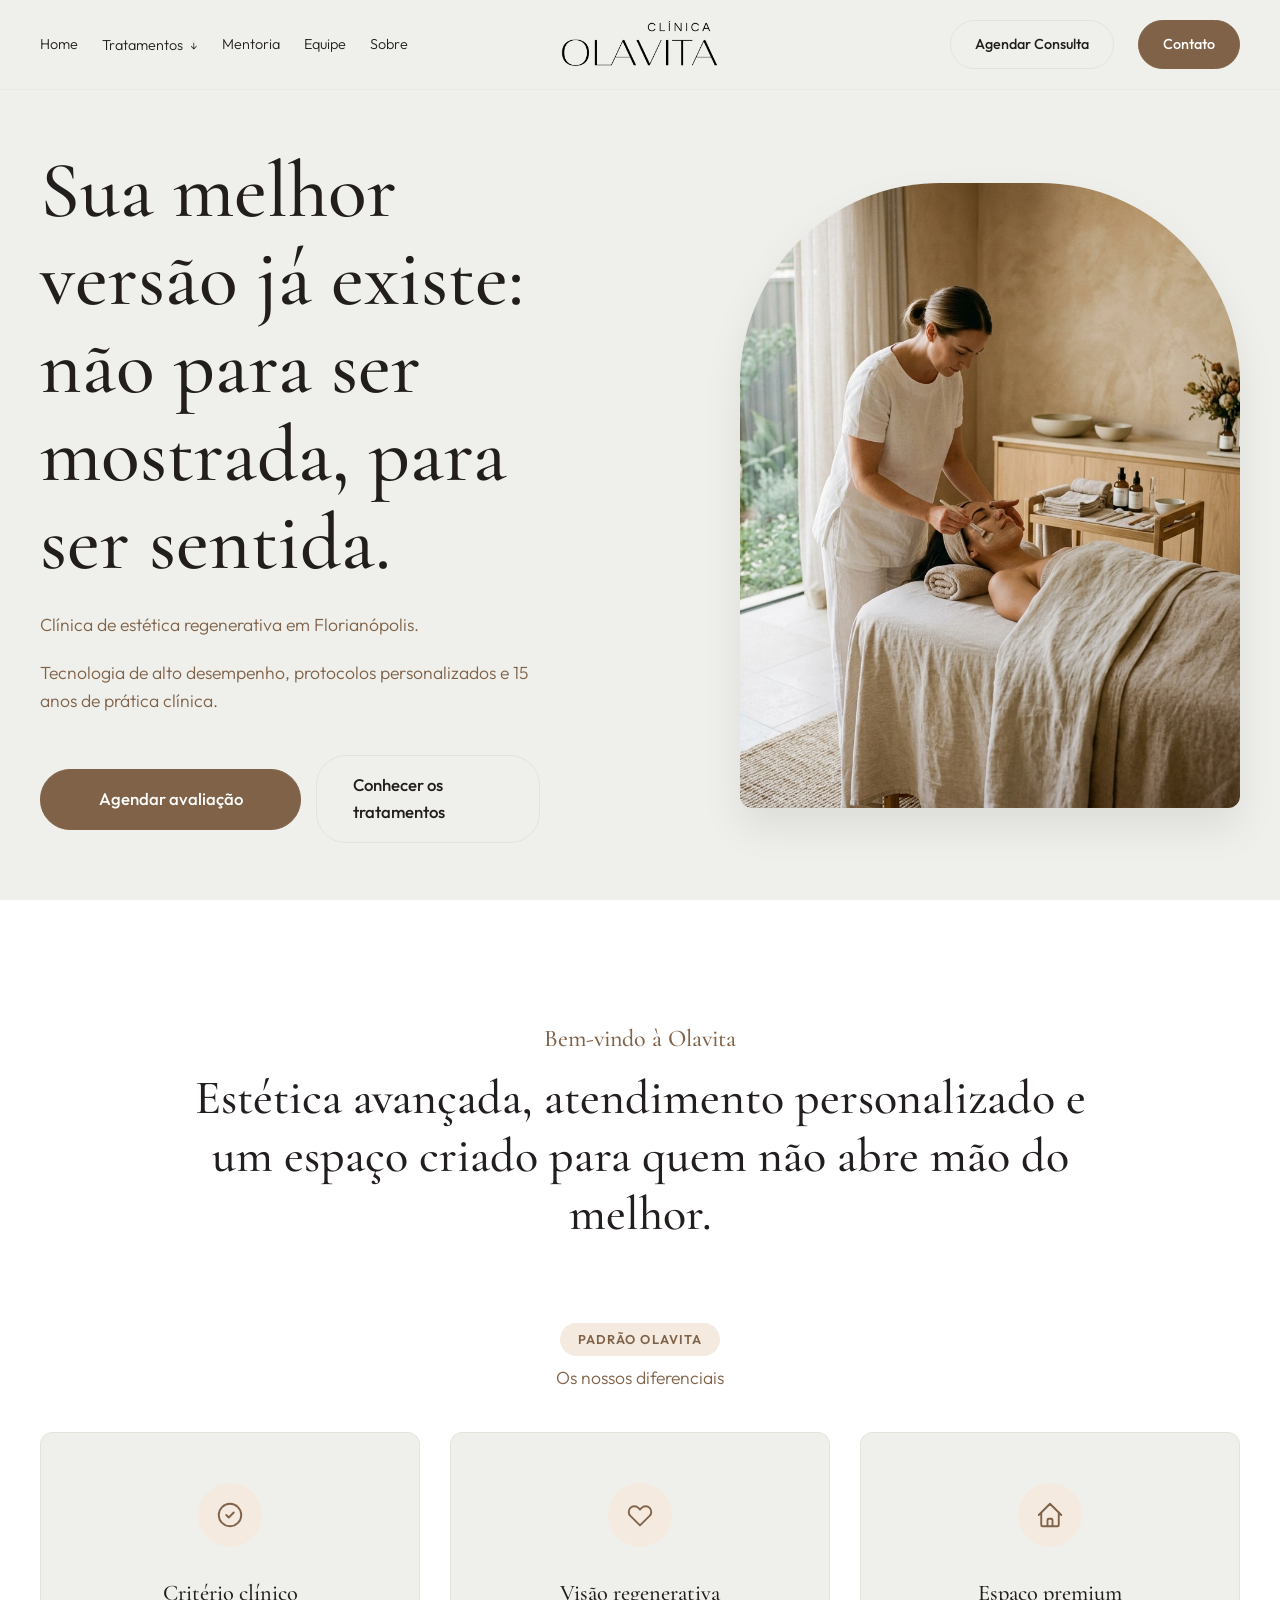
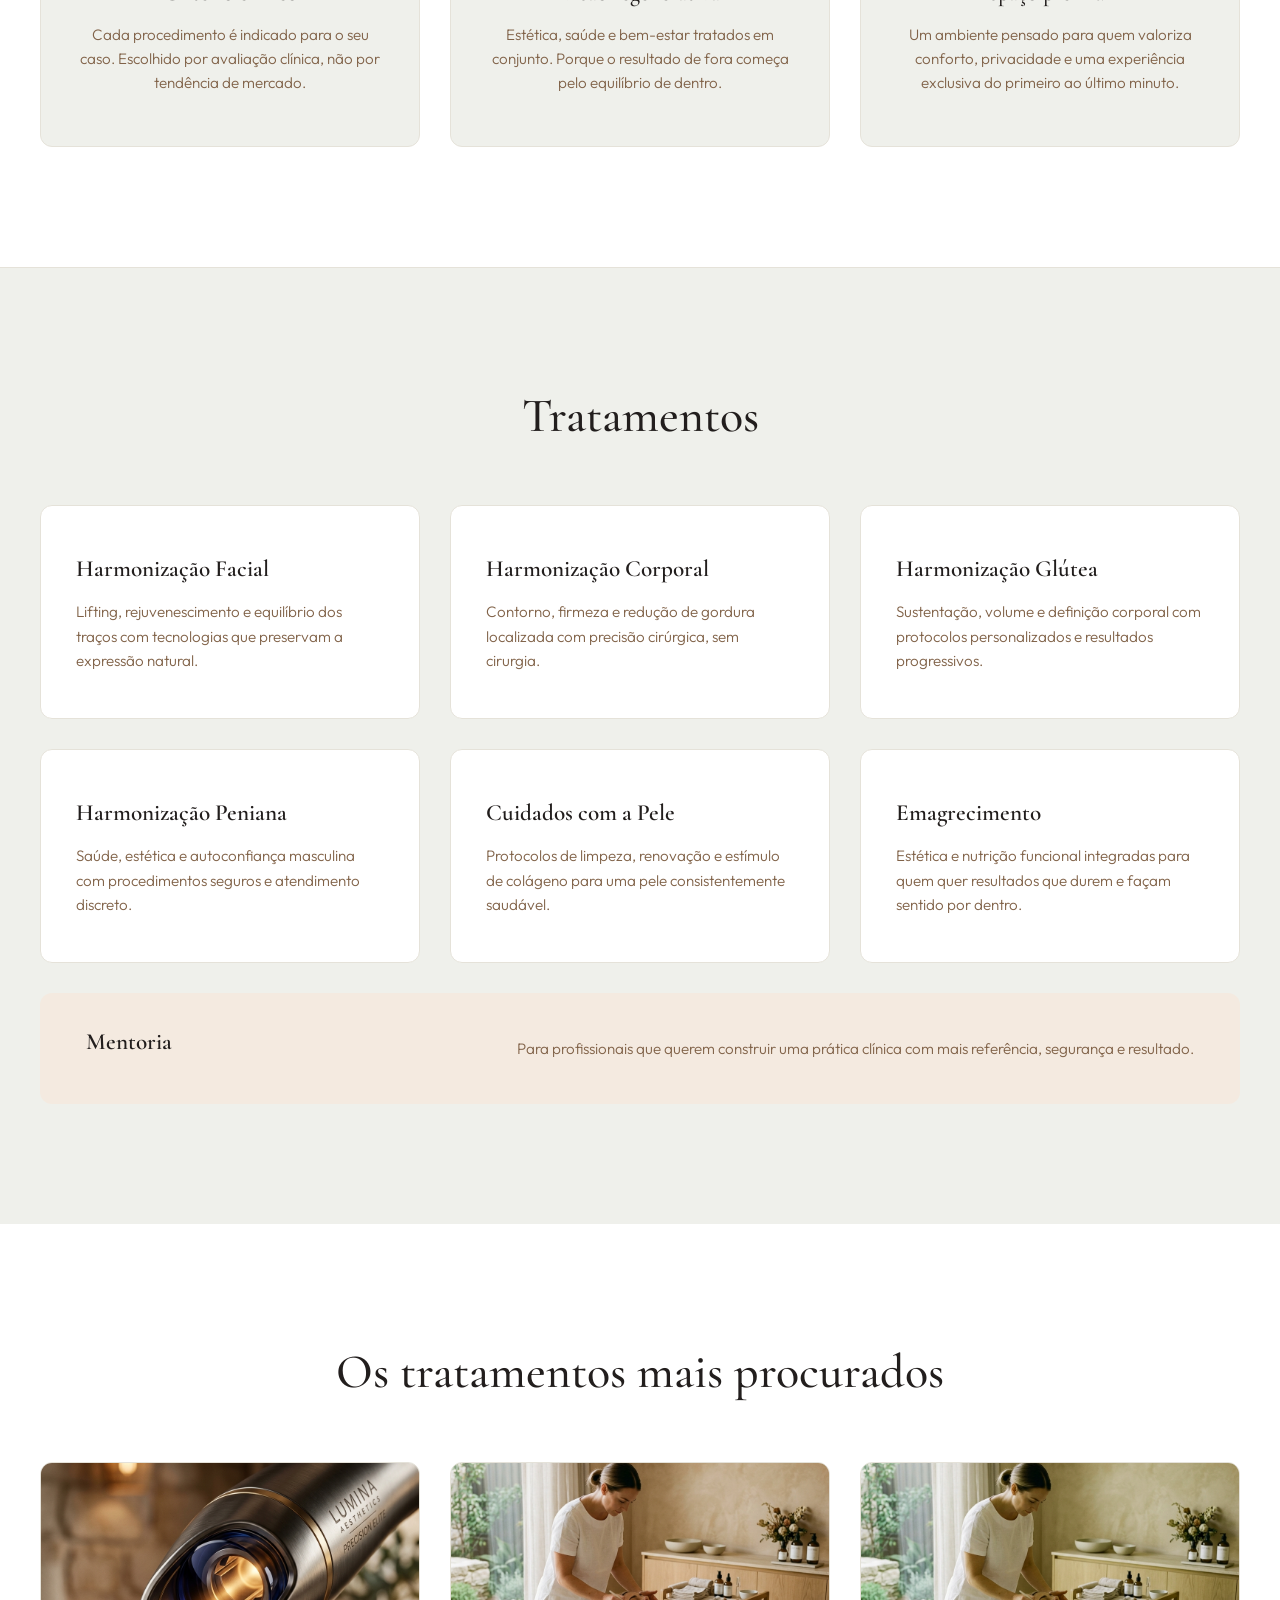
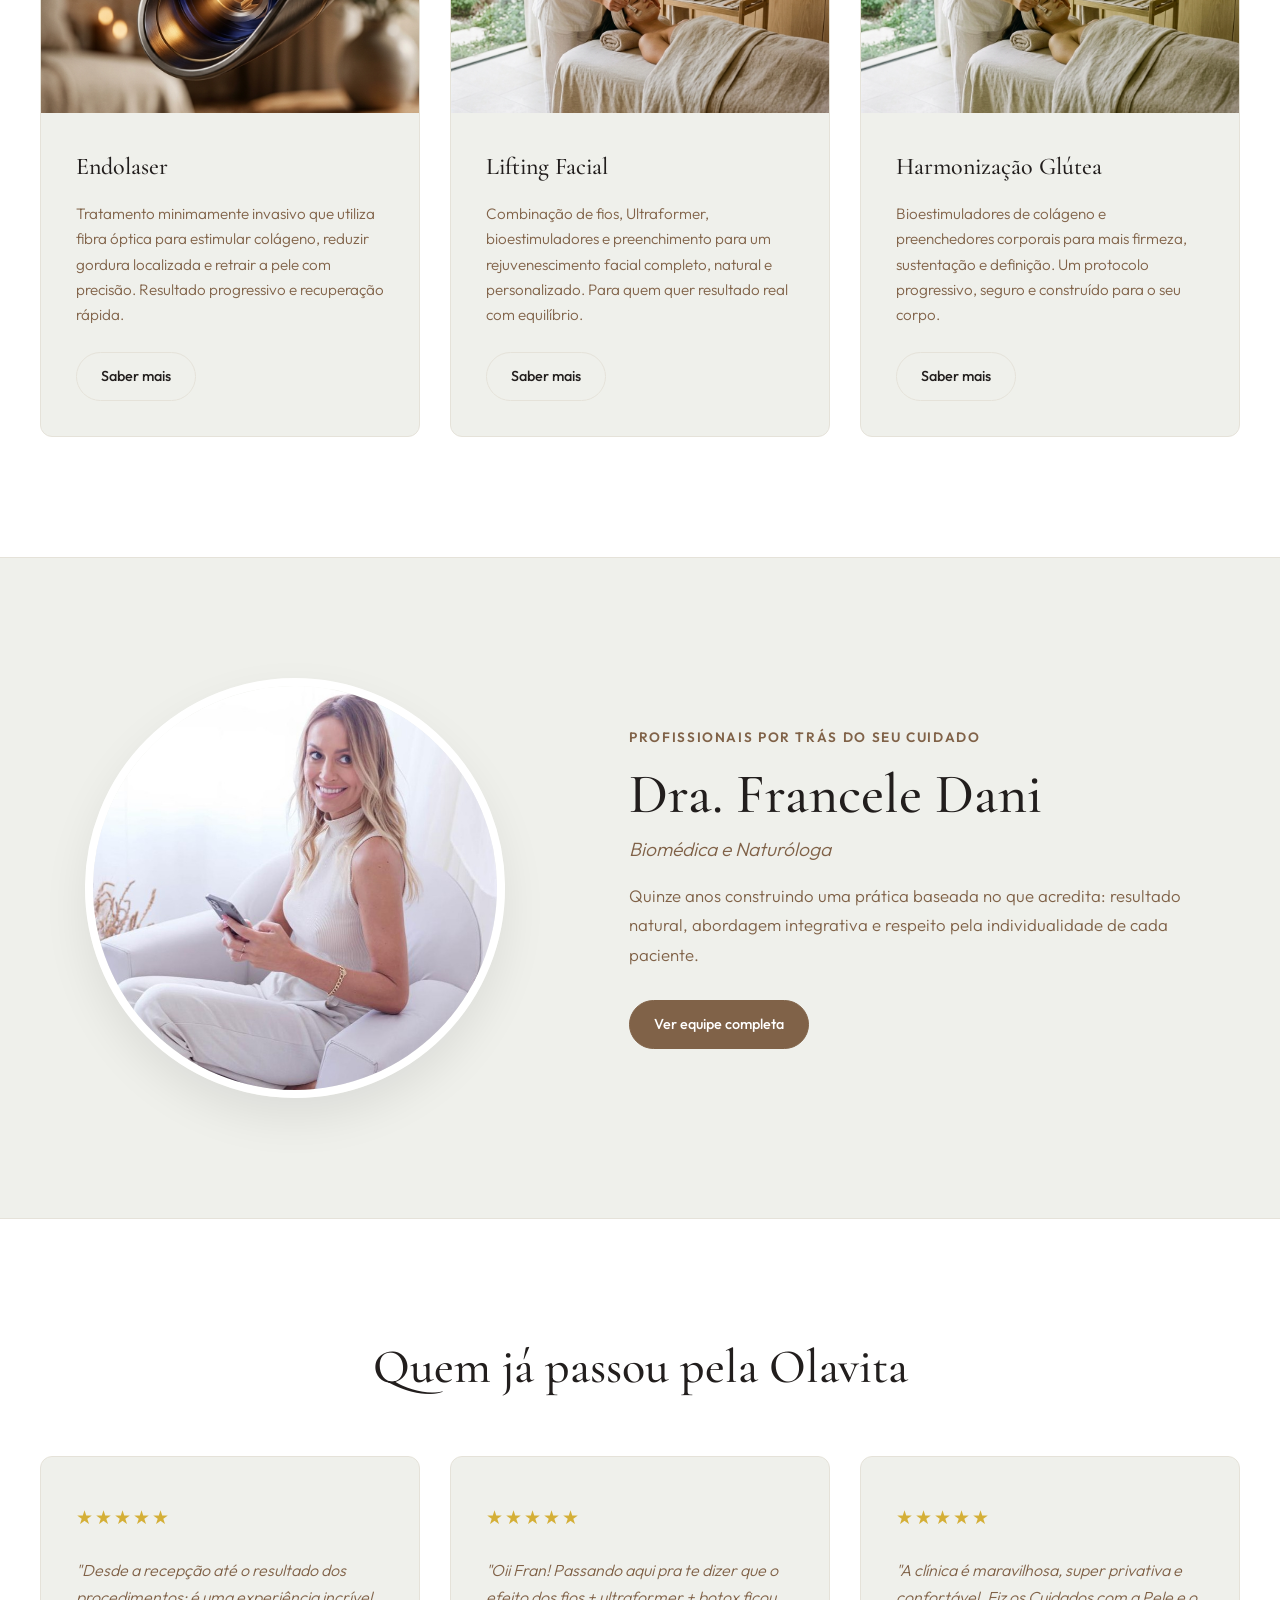
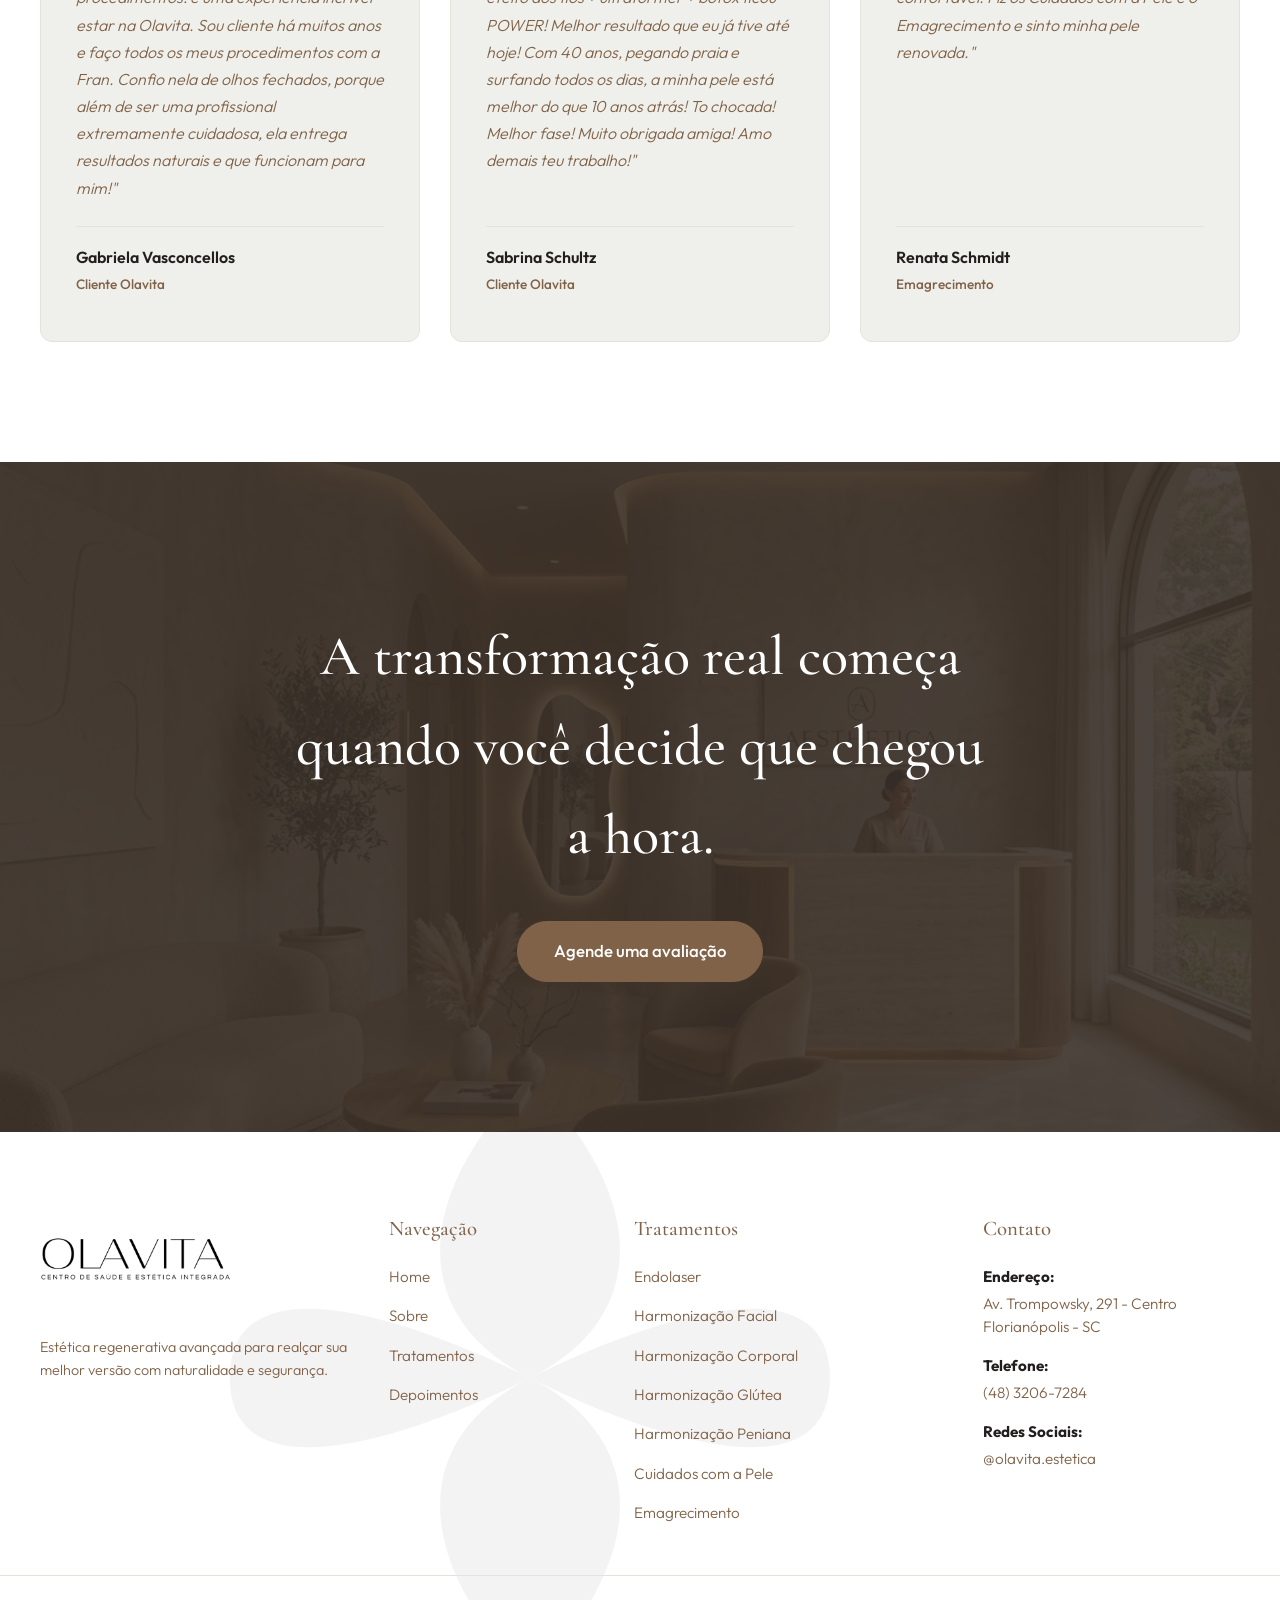
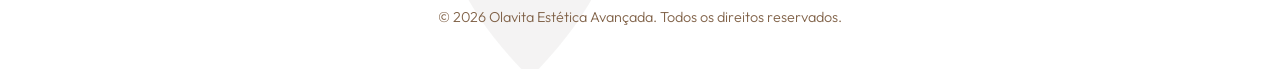
==== commit 752aba2d: "Add files via upload" ====
--- a/index.html
+++ b/index.html
@@ -1,4 +1,4 @@
-<!DOCTYPE html>
+﻿<!DOCTYPE html>
 <html lang="pt-BR">
 <head>
     <meta charset="UTF-8">
@@ -30,7 +30,8 @@
                         <a href="#tratamentos">Emagrecimento</a>
                     </div>
                 </div>
-                <a href="mentoria.html" class="nav-link">Mentoria</a>
+                <a href="mentoria.html" class="nav-link">Mentoria</a>
+                <a href="equipe.html" class="nav-link">Equipe</a>
                 <a href="#apresentacao" class="nav-link">Sobre</a>
             </div>
             
@@ -39,7 +40,7 @@
             </a>
             
             <div class="nav-right">
-                <a href="#agende" class="btn btn-outline">Agendar Consulta</a>
+                <a href="https://wa.me/554832067284?text=Ol%C3%A1%2C%20gostaria%20de%20agendar%20uma%20avalia%C3%A7%C3%A3o%20na%20Olavita." target="_blank" class="btn btn-outline">Agendar Consulta</a>
                 <a href="#agende" class="btn btn-primary">Contato</a>
             </div>
 
@@ -67,9 +68,10 @@
                         <a href="#tratamentos">Emagrecimento</a>
                     </div>
                 </div>
-                <a href="mentoria.html" class="mobile-nav-link">Mentoria</a>
+                <a href="mentoria.html" class="mobile-nav-link">Mentoria</a>
+                <a href="equipe.html" class="mobile-nav-link">Equipe</a>
                 <a href="#apresentacao" class="mobile-nav-link">Sobre</a>
-                <a href="#agende" class="btn btn-primary mobile-cta">Agendar Consulta</a>
+                <a href="https://wa.me/554832067284?text=Ol%C3%A1%2C%20gostaria%20de%20agendar%20uma%20avalia%C3%A7%C3%A3o%20na%20Olavita." target="_blank" class="btn btn-primary mobile-cta">Agendar Consulta</a>
             </div>
         </div>
     </nav>
@@ -149,41 +151,34 @@
             <div class="container">
                 <h2 class="section-title text-center">Tratamentos</h2>
                 <div class="treatments-grid">
-                    <div class="treatment-card">
-                        <div class="treatment-badge">Facial</div>
+                    <a href="harmonizacao-facial.html" class="treatment-card">
                         <h3>Harmonização Facial</h3>
                         <p>Lifting, rejuvenescimento e equilíbrio dos traços com tecnologias que preservam a expressão natural.</p>
-                    </div>
-                    <div class="treatment-card">
-                        <div class="treatment-badge">Corporal</div>
+                    </a>
+                    <a href="harmonizacao-corporal.html" class="treatment-card">
                         <h3>Harmonização Corporal</h3>
                         <p>Contorno, firmeza e redução de gordura localizada com precisão cirúrgica, sem cirurgia.</p>
-                    </div>
-                    <div class="treatment-card">
-                        <div class="treatment-badge">Corporal</div>
+                    </a>
+                    <a href="harmonizacao-glutea.html" class="treatment-card">
                         <h3>Harmonização Glútea</h3>
                         <p>Sustentação, volume e definição corporal com protocolos personalizados e resultados progressivos.</p>
-                    </div>
-                    <div class="treatment-card">
-                        <div class="treatment-badge">Masculino</div>
+                    </a>
+                    <a href="harmonizacao-peniana.html" class="treatment-card">
                         <h3>Harmonização Peniana</h3>
                         <p>Saúde, estética e autoconfiança masculina com procedimentos seguros e atendimento discreto.</p>
-                    </div>
-                    <div class="treatment-card">
-                        <div class="treatment-badge">Facial</div>
+                    </a>
+                    <a href="cuidados-pele.html" class="treatment-card">
                         <h3>Cuidados com a Pele</h3>
                         <p>Protocolos de limpeza, renovação e estímulo de colágeno para uma pele consistentemente saudável.</p>
-                    </div>
-                    <div class="treatment-card">
-                        <div class="treatment-badge">Longevidade</div>
+                    </a>
+                    <a href="#tratamentos" class="treatment-card">
                         <h3>Emagrecimento</h3>
                         <p>Estética e nutrição funcional integradas para quem quer resultados que durem e façam sentido por dentro.</p>
-                    </div>
-                    <div class="treatment-card featured-treatment">
-                        <div class="treatment-badge">Profissional</div>
+                    </a>
+                    <a href="mentoria.html" class="treatment-card featured-treatment">
                         <h3>Mentoria</h3>
                         <p>Para profissionais que querem construir uma prática clínica com mais referência, segurança e resultado.</p>
-                    </div>
+                    </a>
                 </div>
             </div>
         </section>
@@ -220,7 +215,7 @@
                             <img src="luxury_spa_treatment.png" alt="Harmonização Glútea" class="highlight-image" style="filter: hue-rotate(15deg);">
                         </div>
                         <div class="highlight-content">
-                            <h3>Harmonização Glútea em Florianópolis</h3>
+                            <h3>Harmonização Glútea</h3>
                             <p>Bioestimuladores de colágeno e preenchedores corporais para mais firmeza, sustentação e definição. Um protocolo progressivo, seguro e construído para o seu corpo.</p>
                             <a href="harmonizacao-glutea.html" class="btn btn-outline">Saber mais</a>
                         </div>
@@ -256,19 +251,19 @@
                 <div class="testimonials-grid">
                     <div class="testimonial-card">
                         <div class="testimonial-stars">★★★★★</div>
-                        <p class="testimonial-text">"O atendimento na Olavita é impecável. Fiz a Harmonização Facial e o resultado superou todas as minhas expectativas: sutil, natural e muito elegante."</p>
+                        <p class="testimonial-text">"Desde a recepção até o resultado dos procedimentos: é uma experiência incrível estar na Olavita. Sou cliente há muitos anos e faço todos os meus procedimentos com a Fran. Confio nela de olhos fechados, porque além de ser uma profissional extremamente cuidadosa, ela entrega resultados naturais e que funcionam para mim!"</p>
                         <div class="testimonial-author">
-                            <span class="author-name">Mariana Vasconcelos</span>
-                            <span class="author-procedure">Harmonização Facial</span>
+                            <span class="author-name">Gabriela Vasconcellos</span>
+                            <span class="author-procedure">Cliente Olavita</span>
                         </div>
                     </div>
 
                     <div class="testimonial-card">
                         <div class="testimonial-stars">★★★★★</div>
-                        <p class="testimonial-text">"Excelente profissionalismo! O protocolo de Harmonização Glútea trouxe resultados incríveis e progressivos, me sinto muito mais confiante."</p>
+                        <p class="testimonial-text">"Oii Fran! Passando aqui pra te dizer que o efeito dos fios + ultraformer + botox ficou POWER! Melhor resultado que eu já tive até hoje! Com 40 anos, pegando praia e surfando todos os dias, a minha pele está melhor do que 10 anos atrás! To chocada! Melhor fase! Muito obrigada amiga! Amo demais teu trabalho!"</p>
                         <div class="testimonial-author">
-                            <span class="author-name">Carolina M.</span>
-                            <span class="author-procedure">Harmonização Glútea</span>
+                            <span class="author-name">Sabrina Schultz</span>
+                            <span class="author-procedure">Cliente Olavita</span>
                         </div>
                     </div>
 
--- a/style.css
+++ b/style.css
@@ -619,6 +619,7 @@
     font-size: 1.45rem;
     margin-bottom: 12px;
     color: var(--text-main);
+    font-weight: 600;
 }
 
 .treatment-card p {
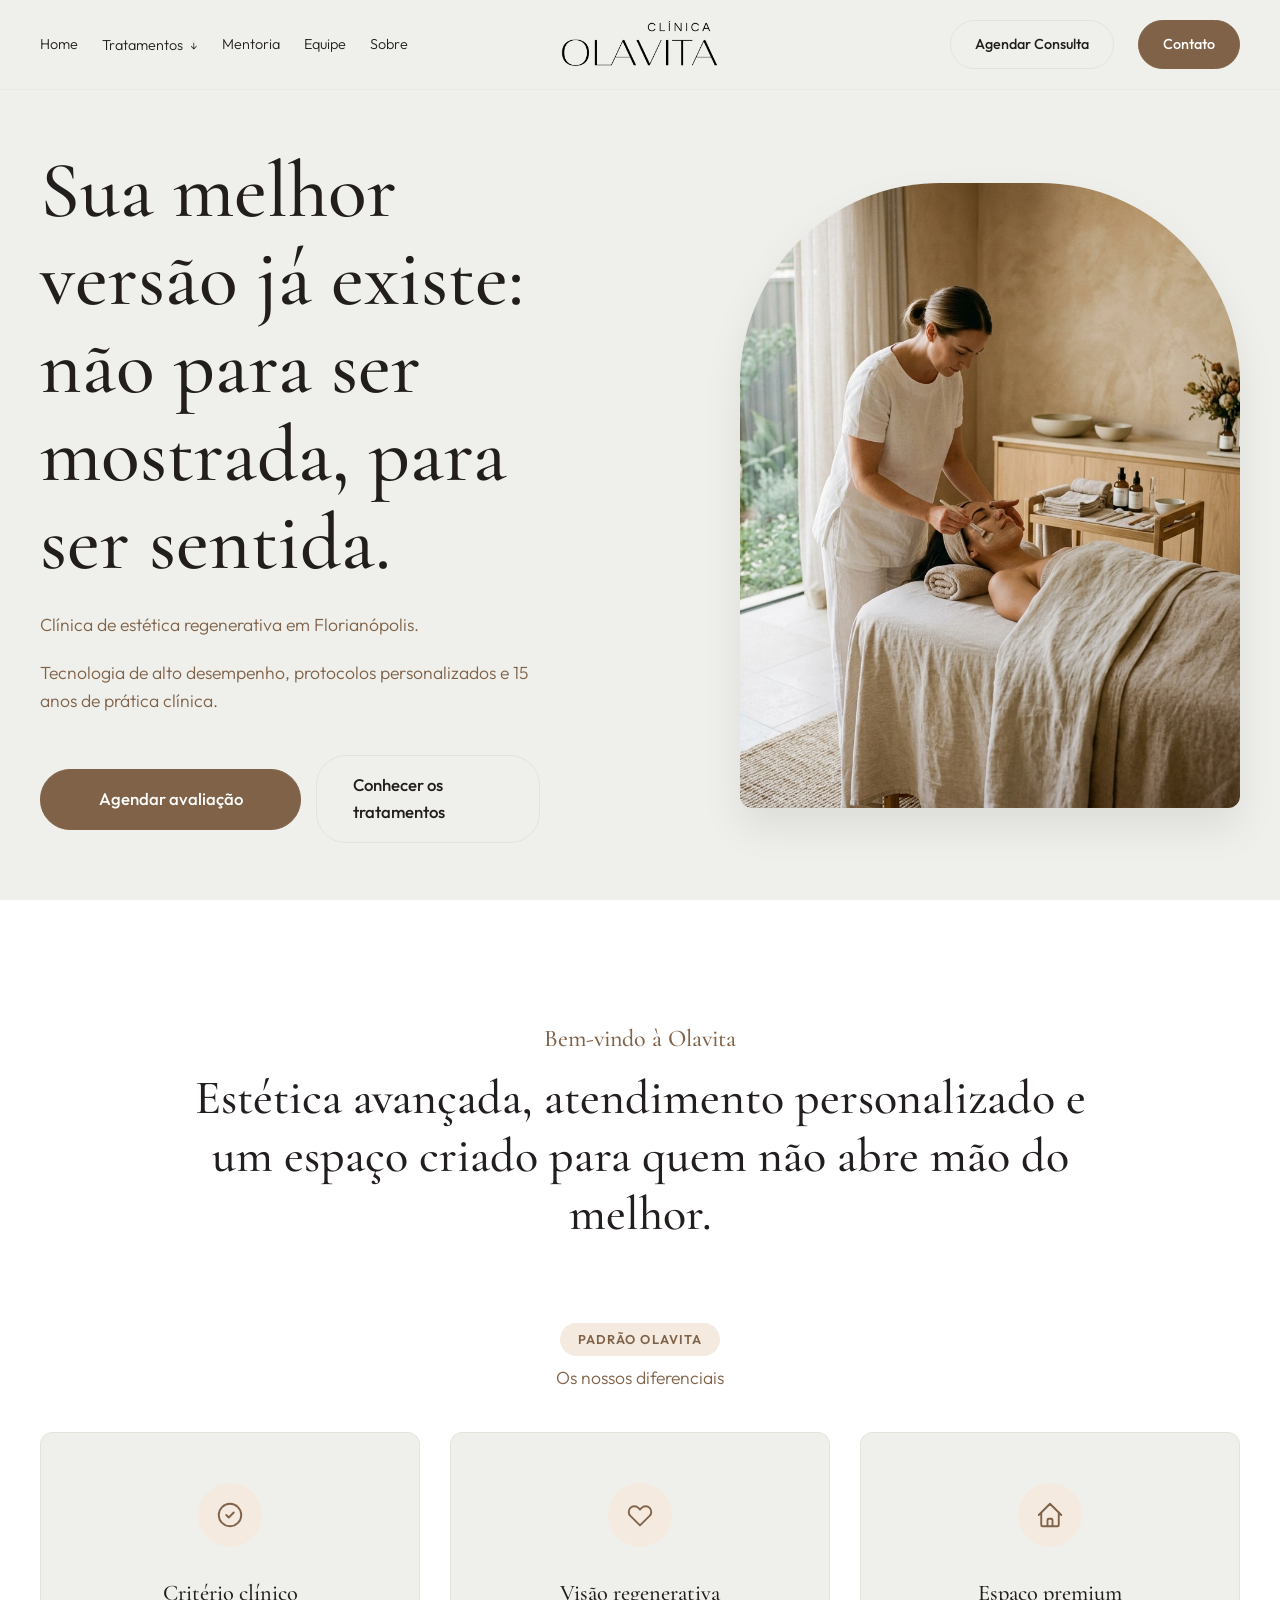
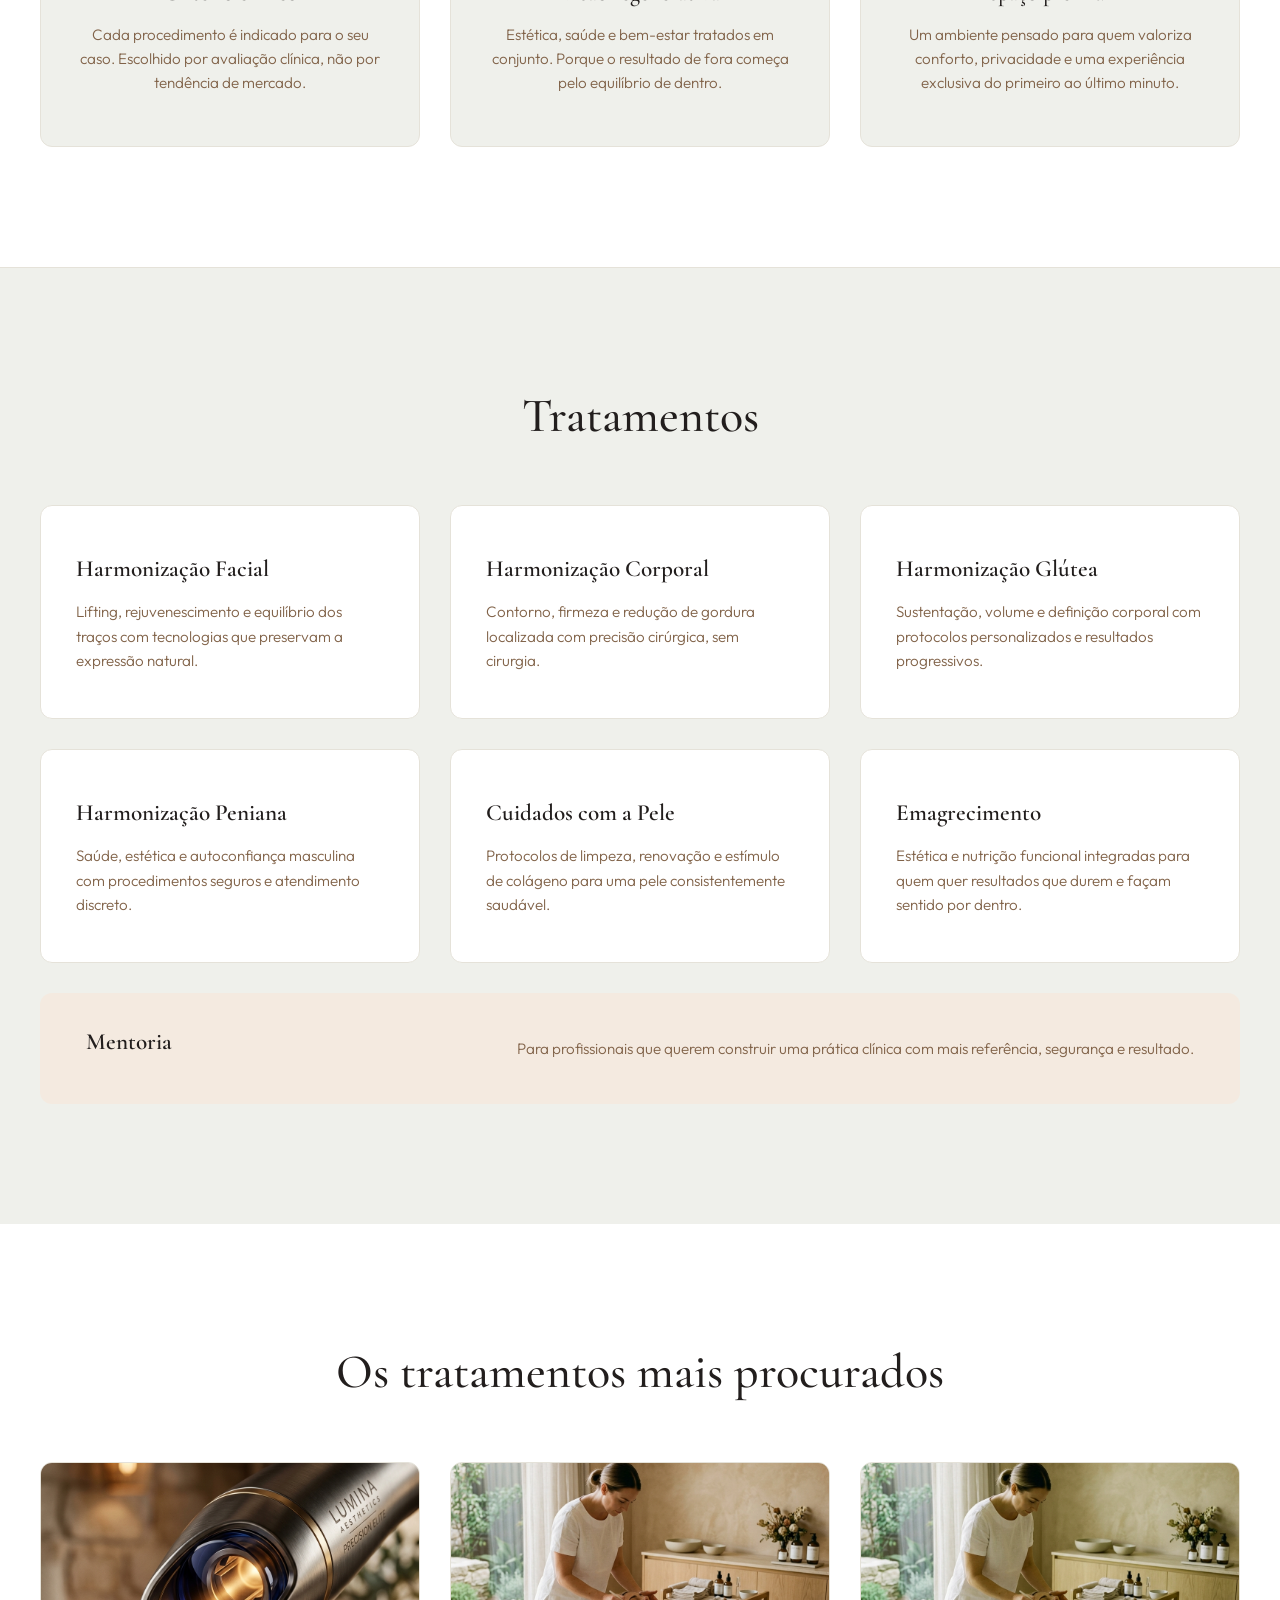
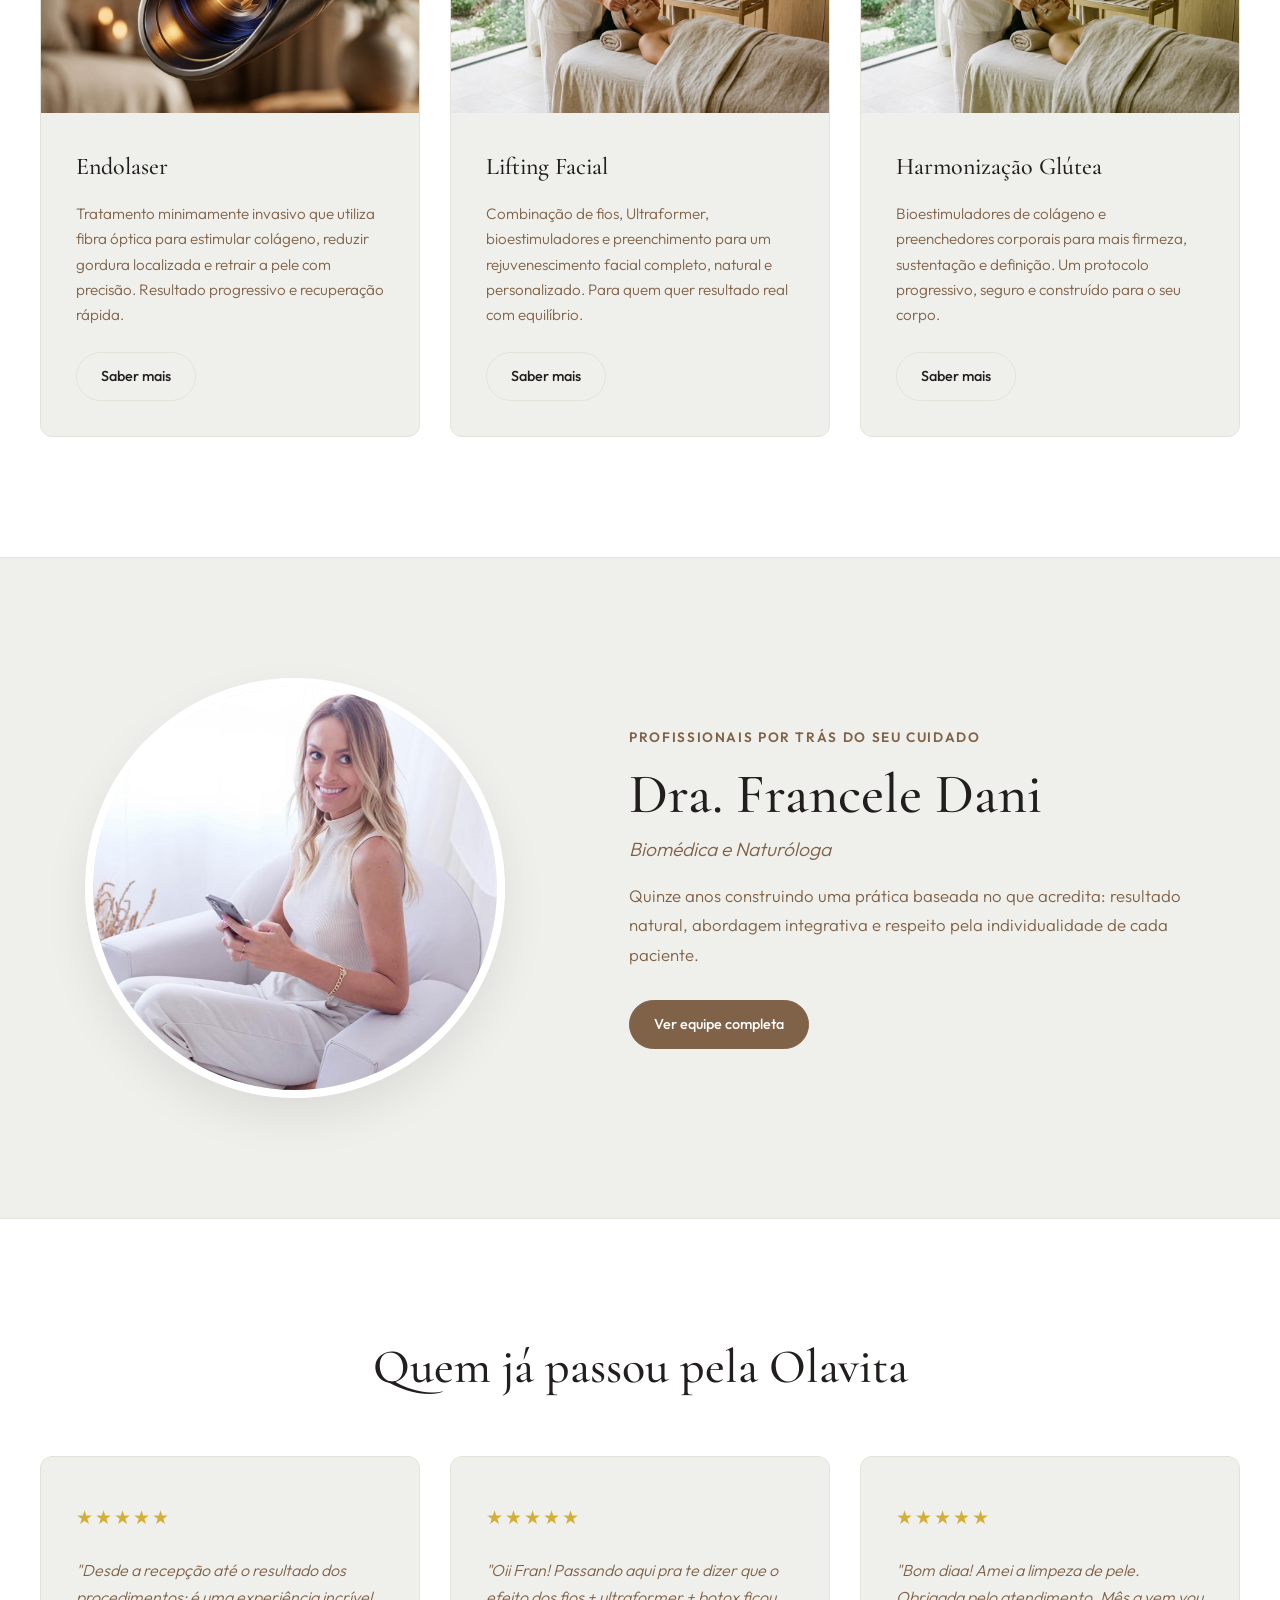
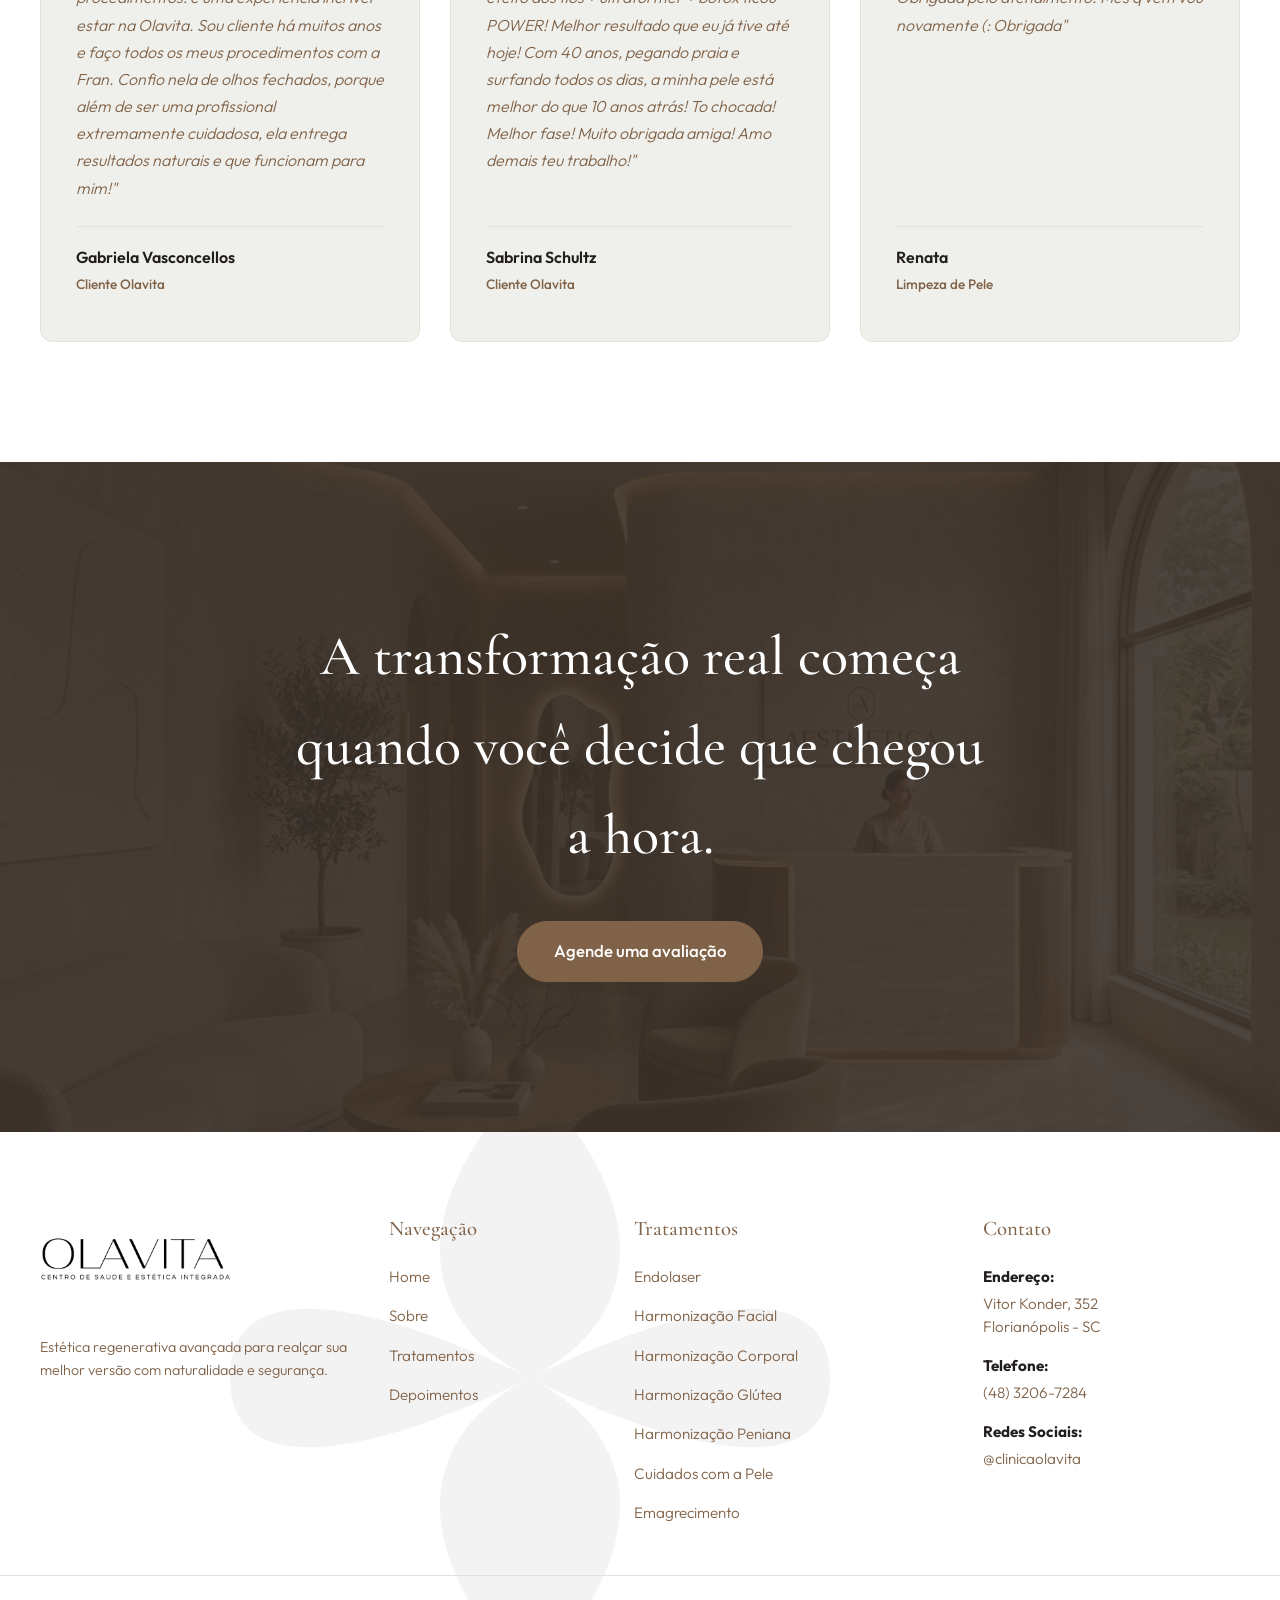
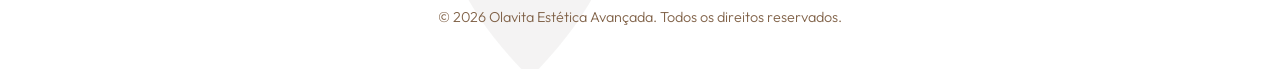
==== commit 59e3fd42: "Add files via upload" ====
--- a/index.html
+++ b/index.html
@@ -269,10 +269,10 @@
 
                     <div class="testimonial-card">
                         <div class="testimonial-stars">★★★★★</div>
-                        <p class="testimonial-text">"A clínica é maravilhosa, super privativa e confortável. Fiz os Cuidados com a Pele e o Emagrecimento e sinto minha pele renovada."</p>
+                        <p class="testimonial-text">"Bom diaa! Amei a limpeza de pele. Obrigada pelo atendimento. Mês q vem vou novamente (: Obrigada"</p>
                         <div class="testimonial-author">
-                            <span class="author-name">Renata Schmidt</span>
-                            <span class="author-procedure">Emagrecimento</span>
+                            <span class="author-name">Renata</span>
+                            <span class="author-procedure">Limpeza de Pele</span>
                         </div>
                     </div>
                 </div>
@@ -315,7 +315,7 @@
                 <h4>Contato</h4>
                 <div class="footer-contact-item">
                     <strong>Endereço:</strong>
-                    <p>Av. Trompowsky, 291 - Centro<br>Florianópolis - SC</p>
+                    <p>Vitor Konder, 352<br>Florianópolis - SC</p>
                 </div>
                 <div class="footer-contact-item">
                     <strong>Telefone:</strong>
@@ -323,7 +323,7 @@
                 </div>
                 <div class="footer-contact-item">
                     <strong>Redes Sociais:</strong>
-                    <p><a href="https://instagram.com" target="_blank">@olavita.estetica</a></p>
+                    <p><a href="https://instagram.com/clinicaolavita" target="_blank">@clinicaolavita</a></p>
                 </div>
             </div>
         </div>
@@ -339,3 +339,6 @@
 
 
 
+
+
+
--- a/style.css
+++ b/style.css
@@ -1713,9 +1713,22 @@
 }
 
 @media (max-width: 600px) {
+    .lp-carousel-btn {
+        display: none !important;
+    }
+    .lp-carousel-viewport {
+        margin-left: -20px;
+        margin-right: -20px;
+        padding-left: 20px;
+        padding-right: 20px;
+        width: auto;
+    }
+    .lp-carousel-track {
+        gap: 16px;
+    }
     .lp-carousel-track .lp-step-card {
-        flex: 0 0 100%;
-        max-width: 100%;
+        flex: 0 0 85%;
+        max-width: 85%;
     }
 }
 
@@ -2439,5 +2452,28 @@
     }
 }
 
-
-
+/* Disable carousel on mobile for specific instances */
+@media (max-width: 768px) {
+    .disable-mobile-carousel .lp-carousel-viewport {
+        margin: 0 !important;
+        padding: 0 !important;
+        overflow: visible !important;
+    }
+    .disable-mobile-carousel .lp-carousel-track {
+        display: flex;
+        flex-direction: column;
+        gap: 20px !important;
+        transform: none !important;
+        width: 100% !important;
+    }
+    .disable-mobile-carousel .lp-step-card {
+        flex: 1 1 auto !important;
+        max-width: 100% !important;
+        width: 100% !important;
+        margin-right: 0 !important;
+    }
+    .disable-mobile-carousel .lp-carousel-btn,
+    .disable-mobile-carousel .lp-carousel-dots {
+        display: none !important;
+    }
+}
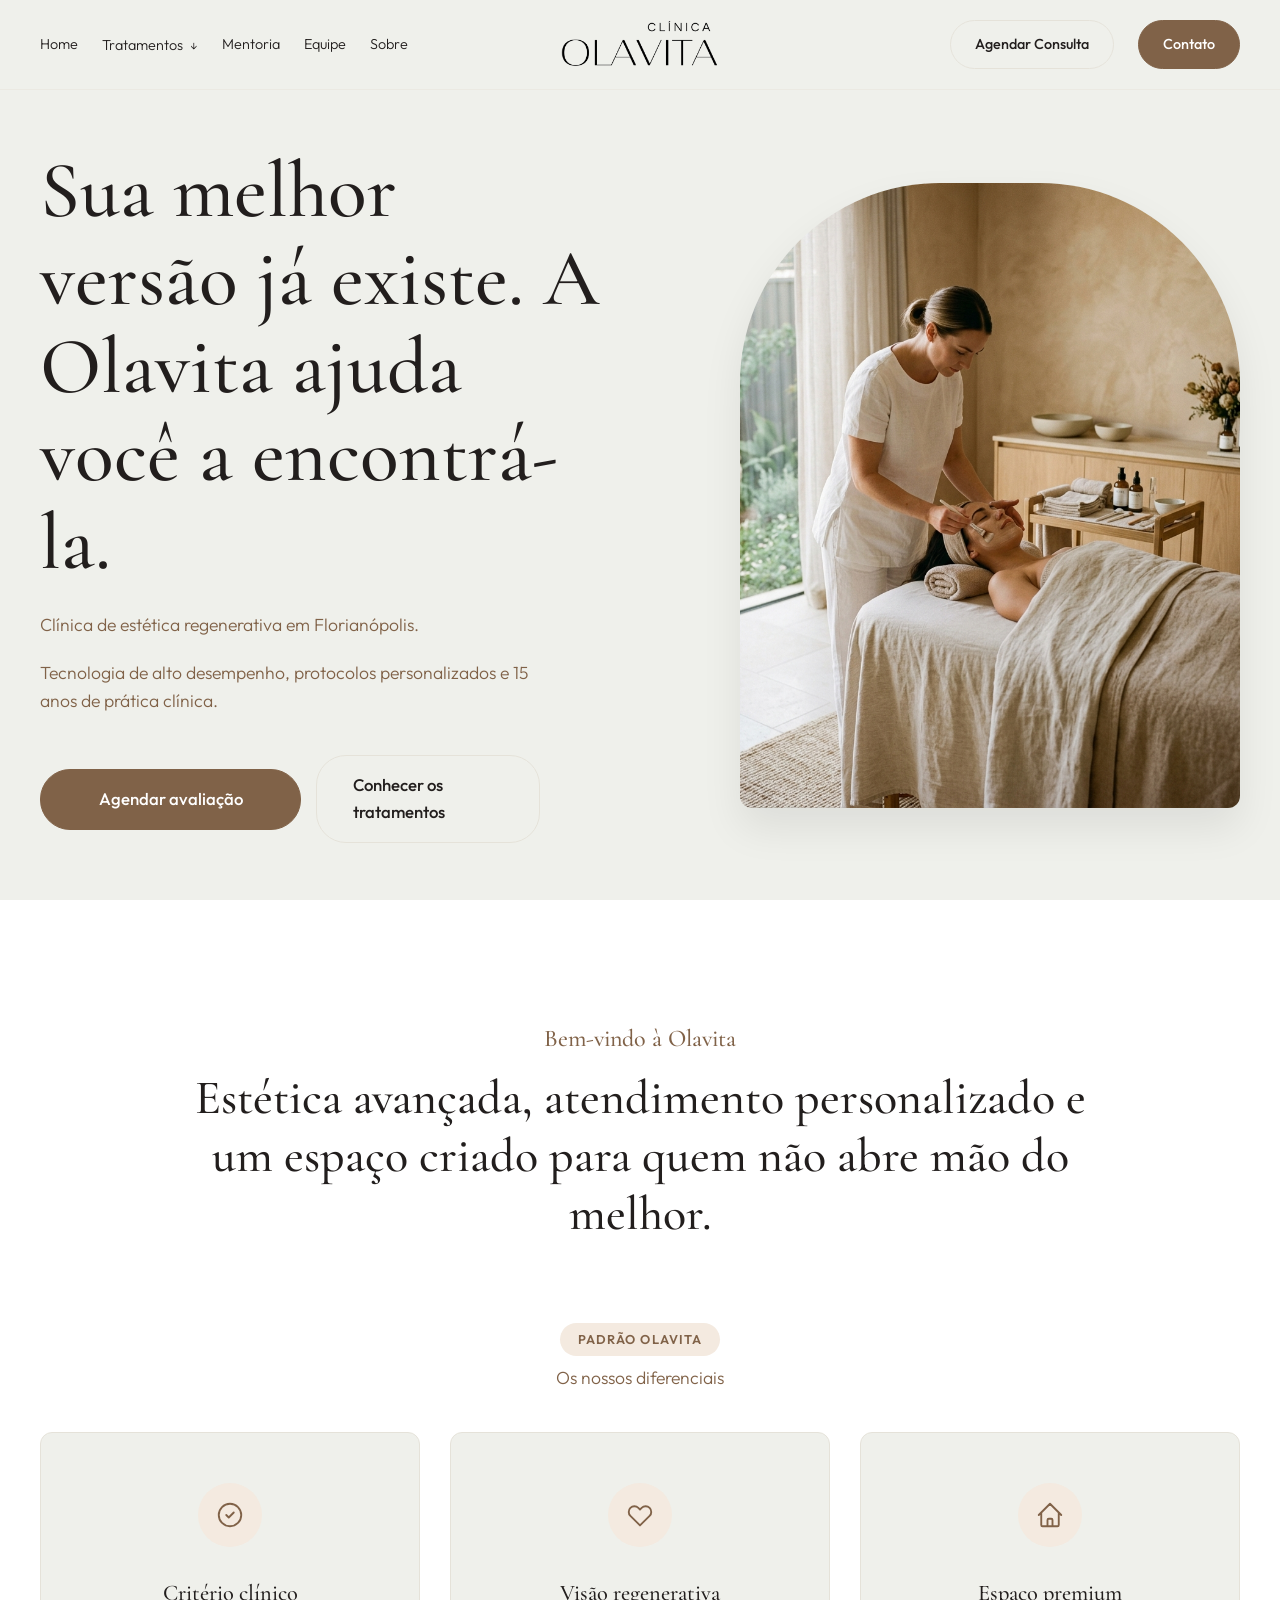
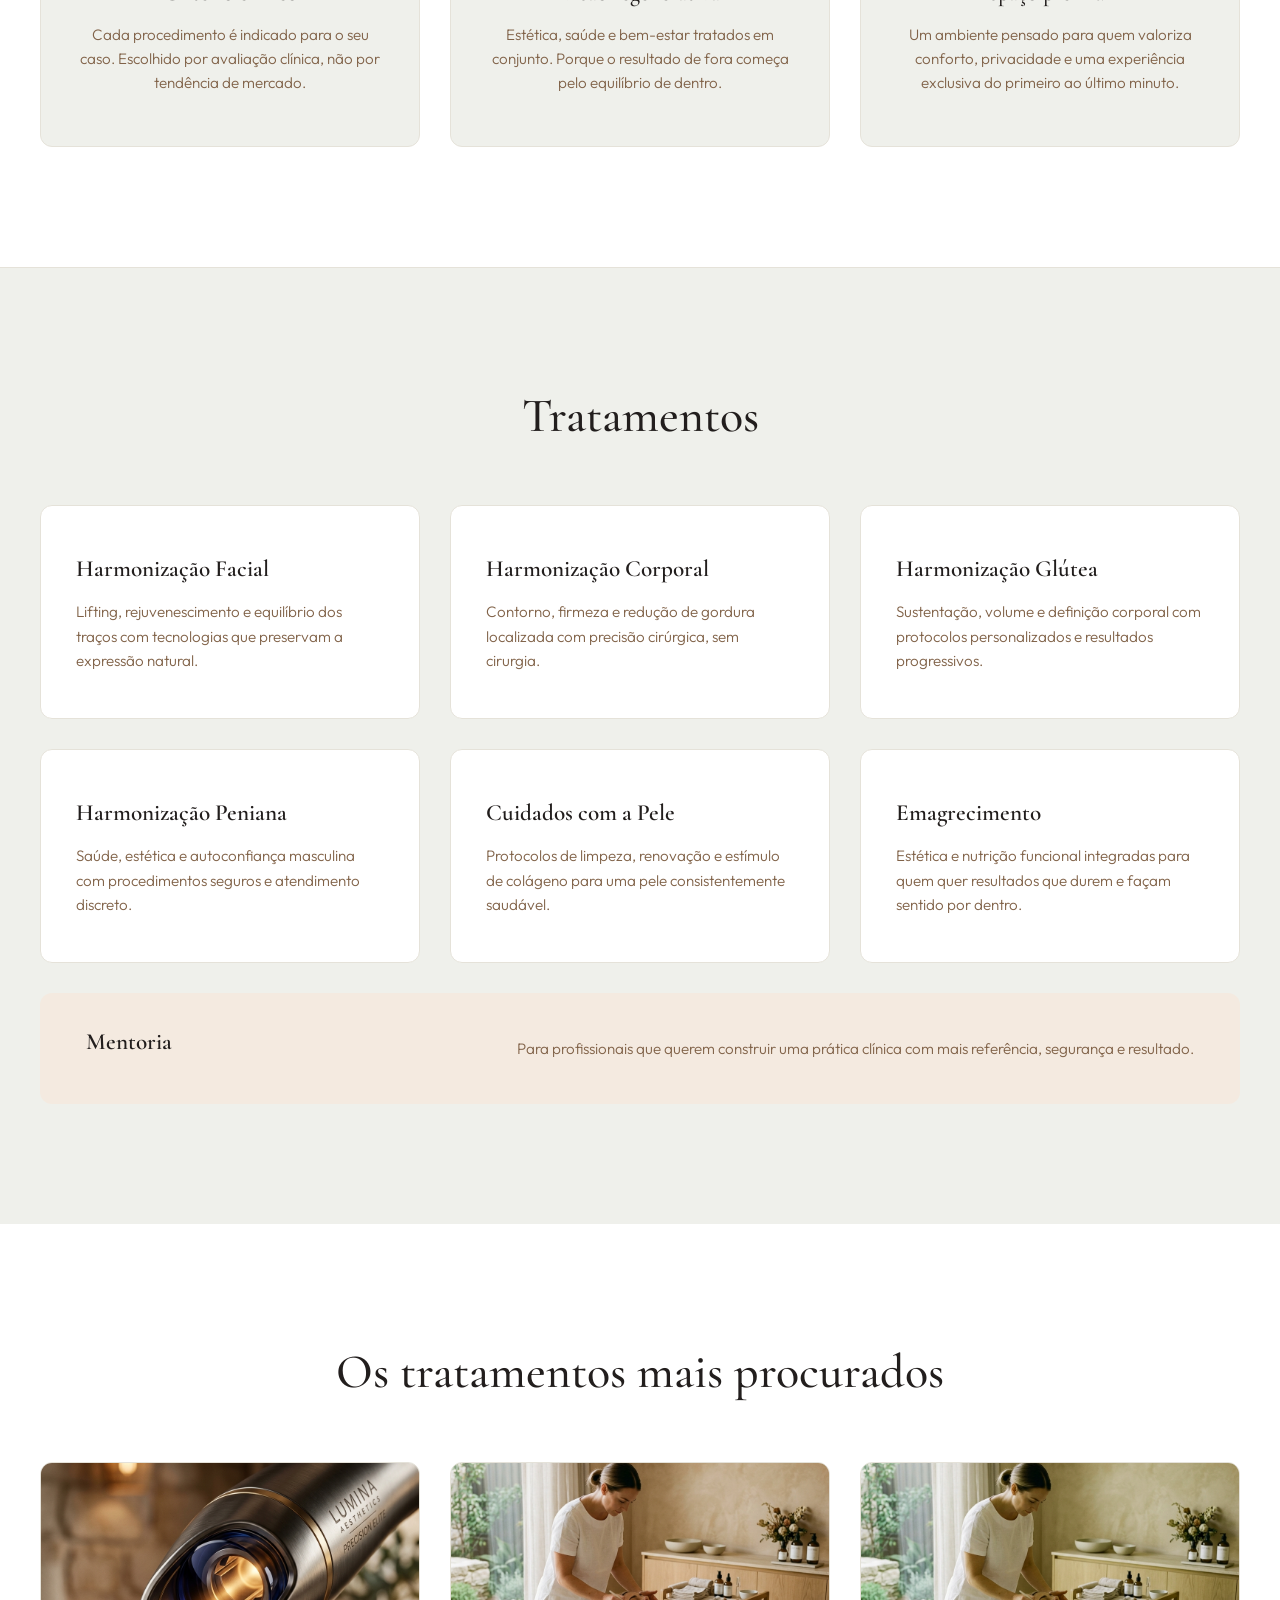
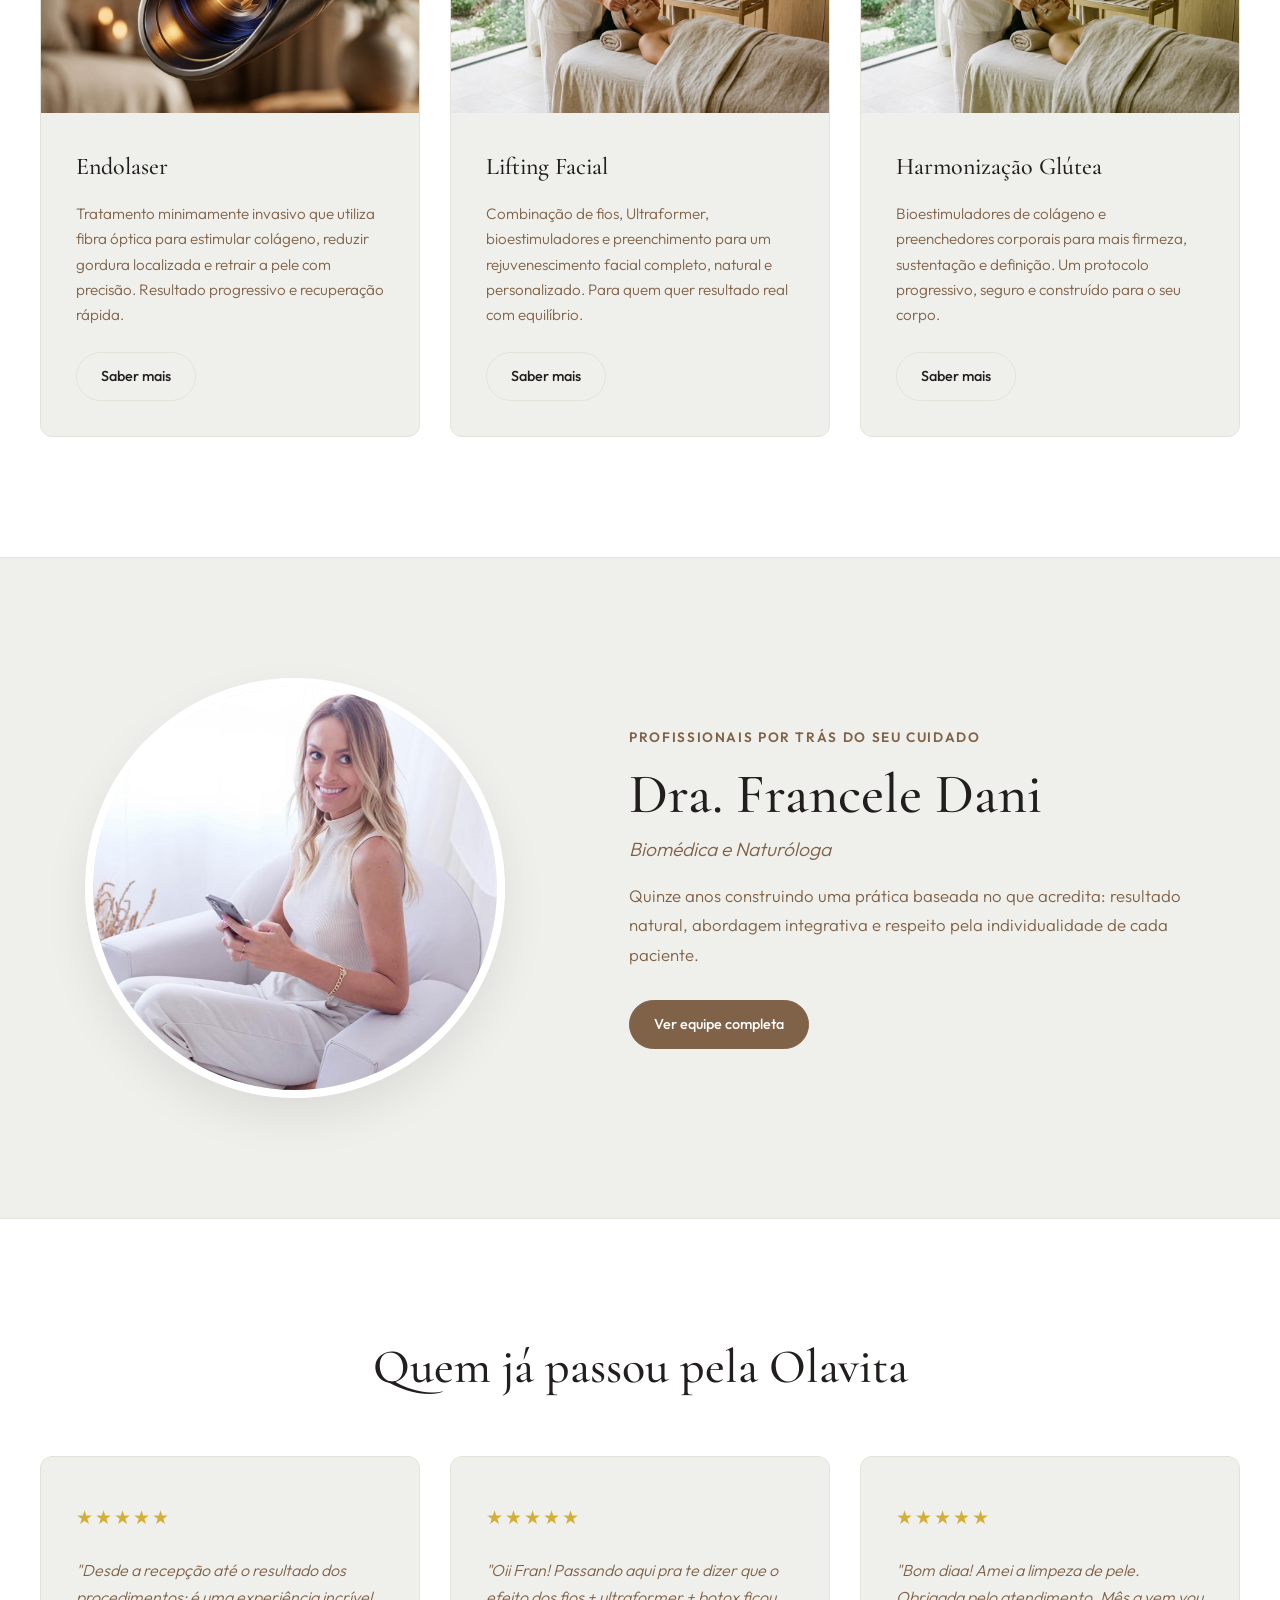
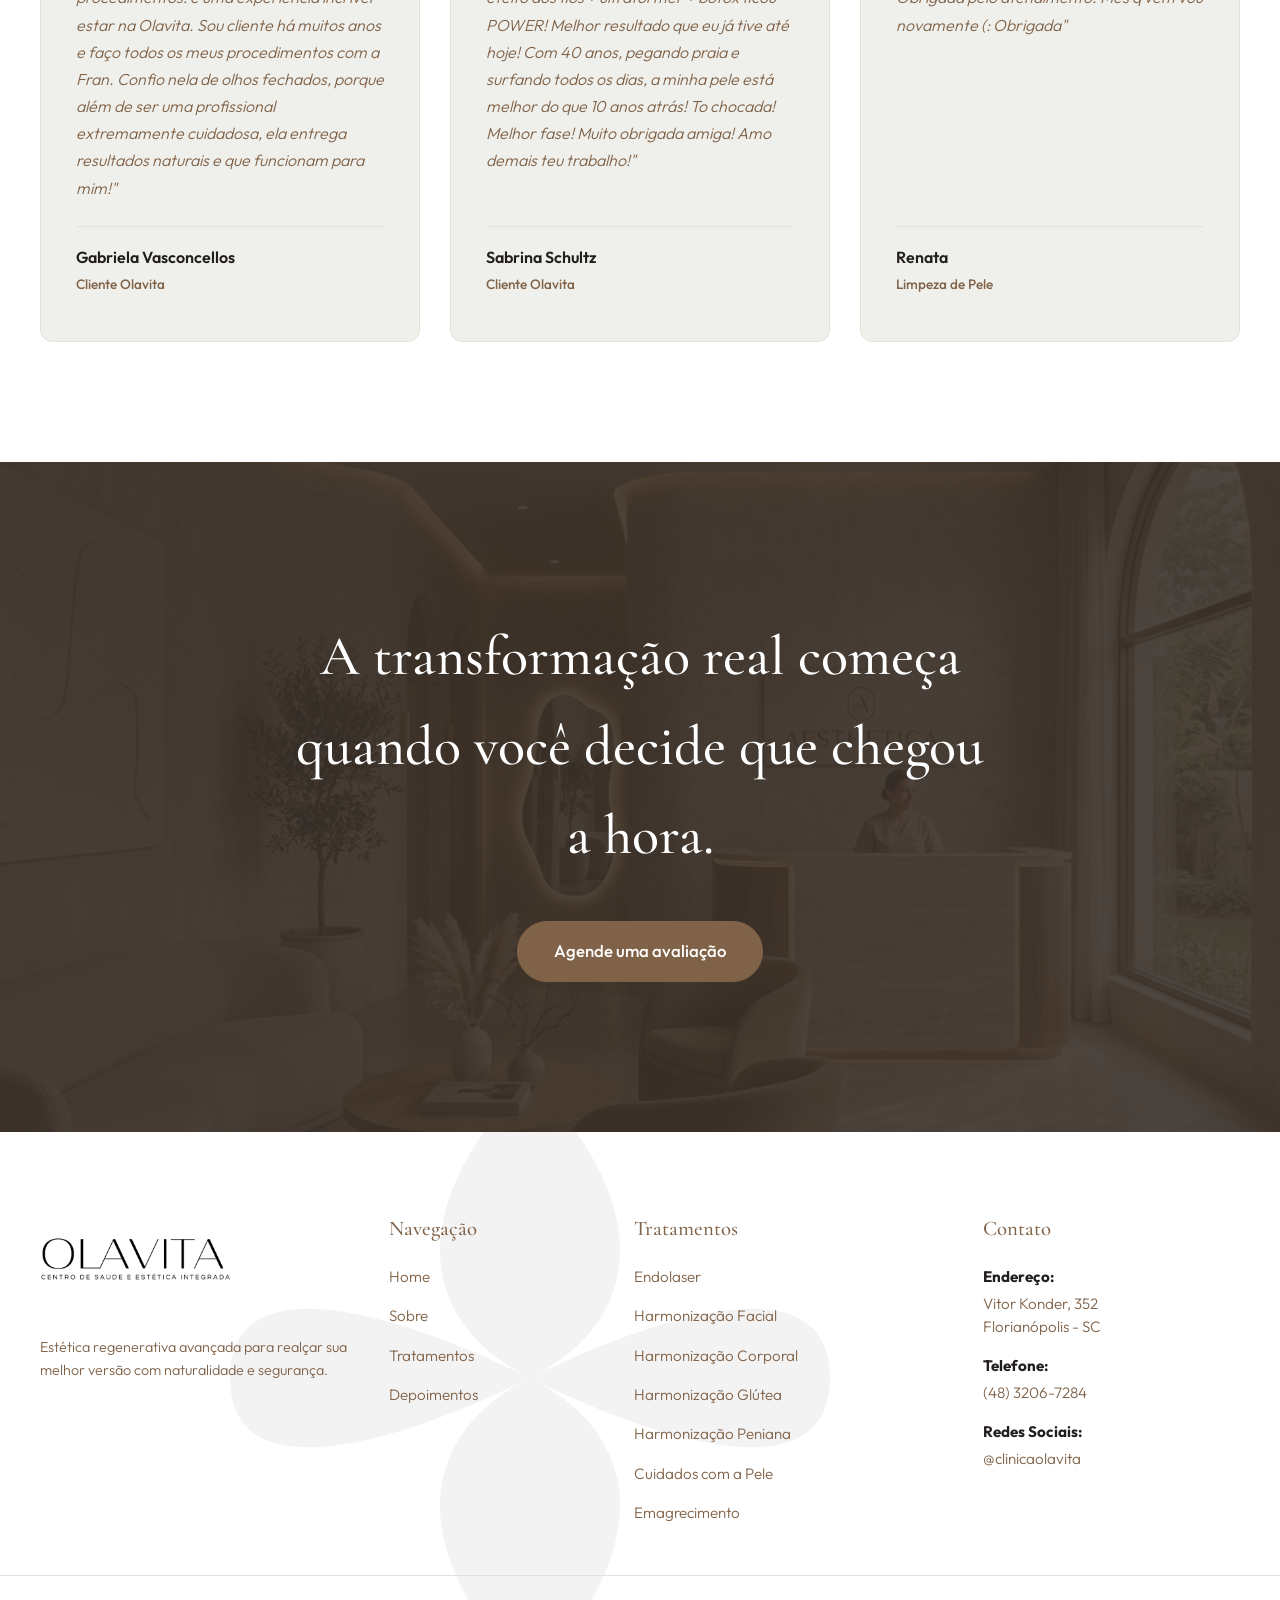
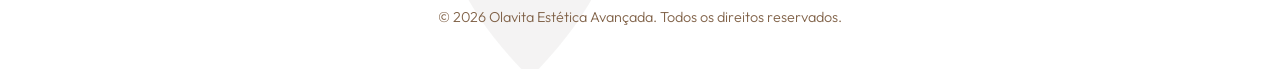
==== commit c76715ed: "Add files via upload" ====
--- a/index.html
+++ b/index.html
@@ -1,4 +1,4 @@
-﻿<!DOCTYPE html>
+<!DOCTYPE html>
 <html lang="pt-BR">
 <head>
     <meta charset="UTF-8">
@@ -80,7 +80,7 @@
         <!-- SEÇÃO 1 — HERO -->
         <section id="hero" class="hero">
             <div class="hero-content">
-                <h1 class="hero-title fade-up">Sua melhor versão já existe: não para ser mostrada, para ser sentida.</h1>
+                <h1 class="hero-title fade-up">Sua melhor versão já existe. A Olavita ajuda você a encontrá-la.</h1>
                 <p class="hero-description fade-up delay-1">
                     Clínica de estética regenerativa em Florianópolis.
                 </p>
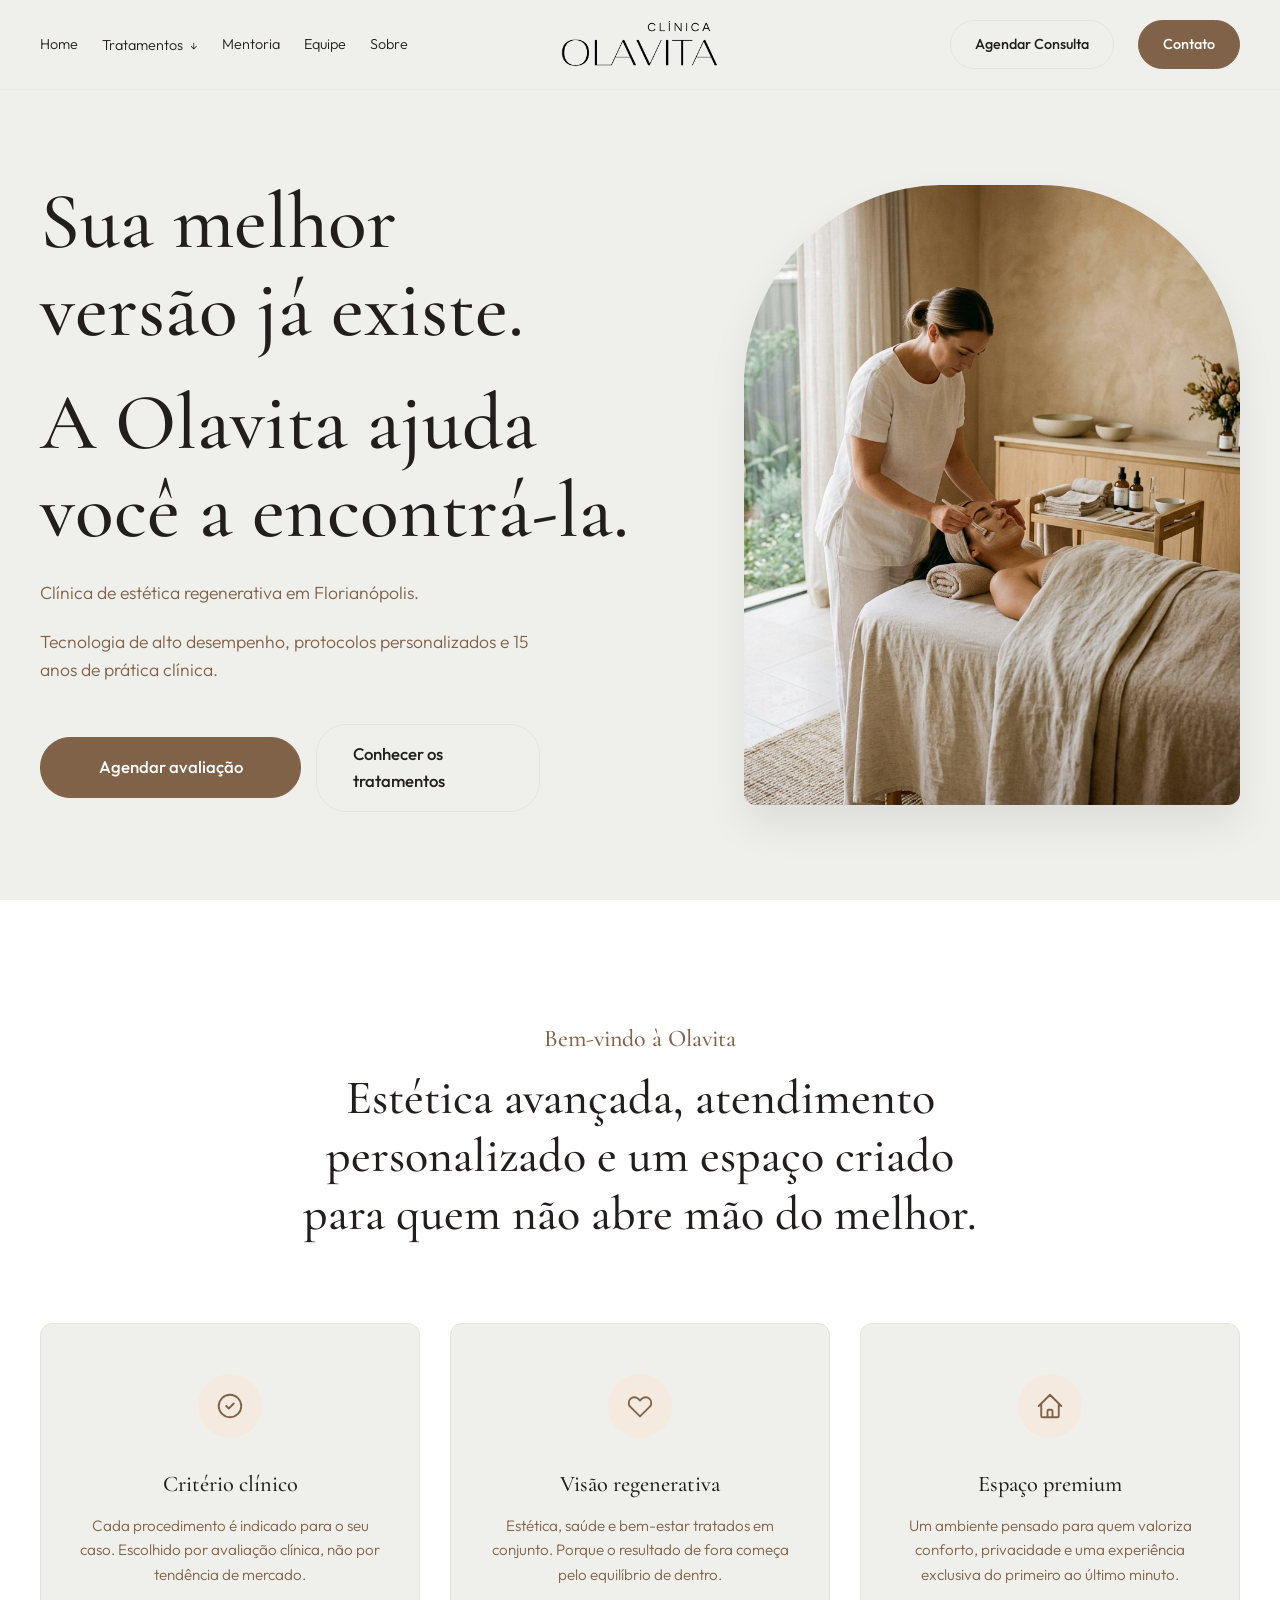
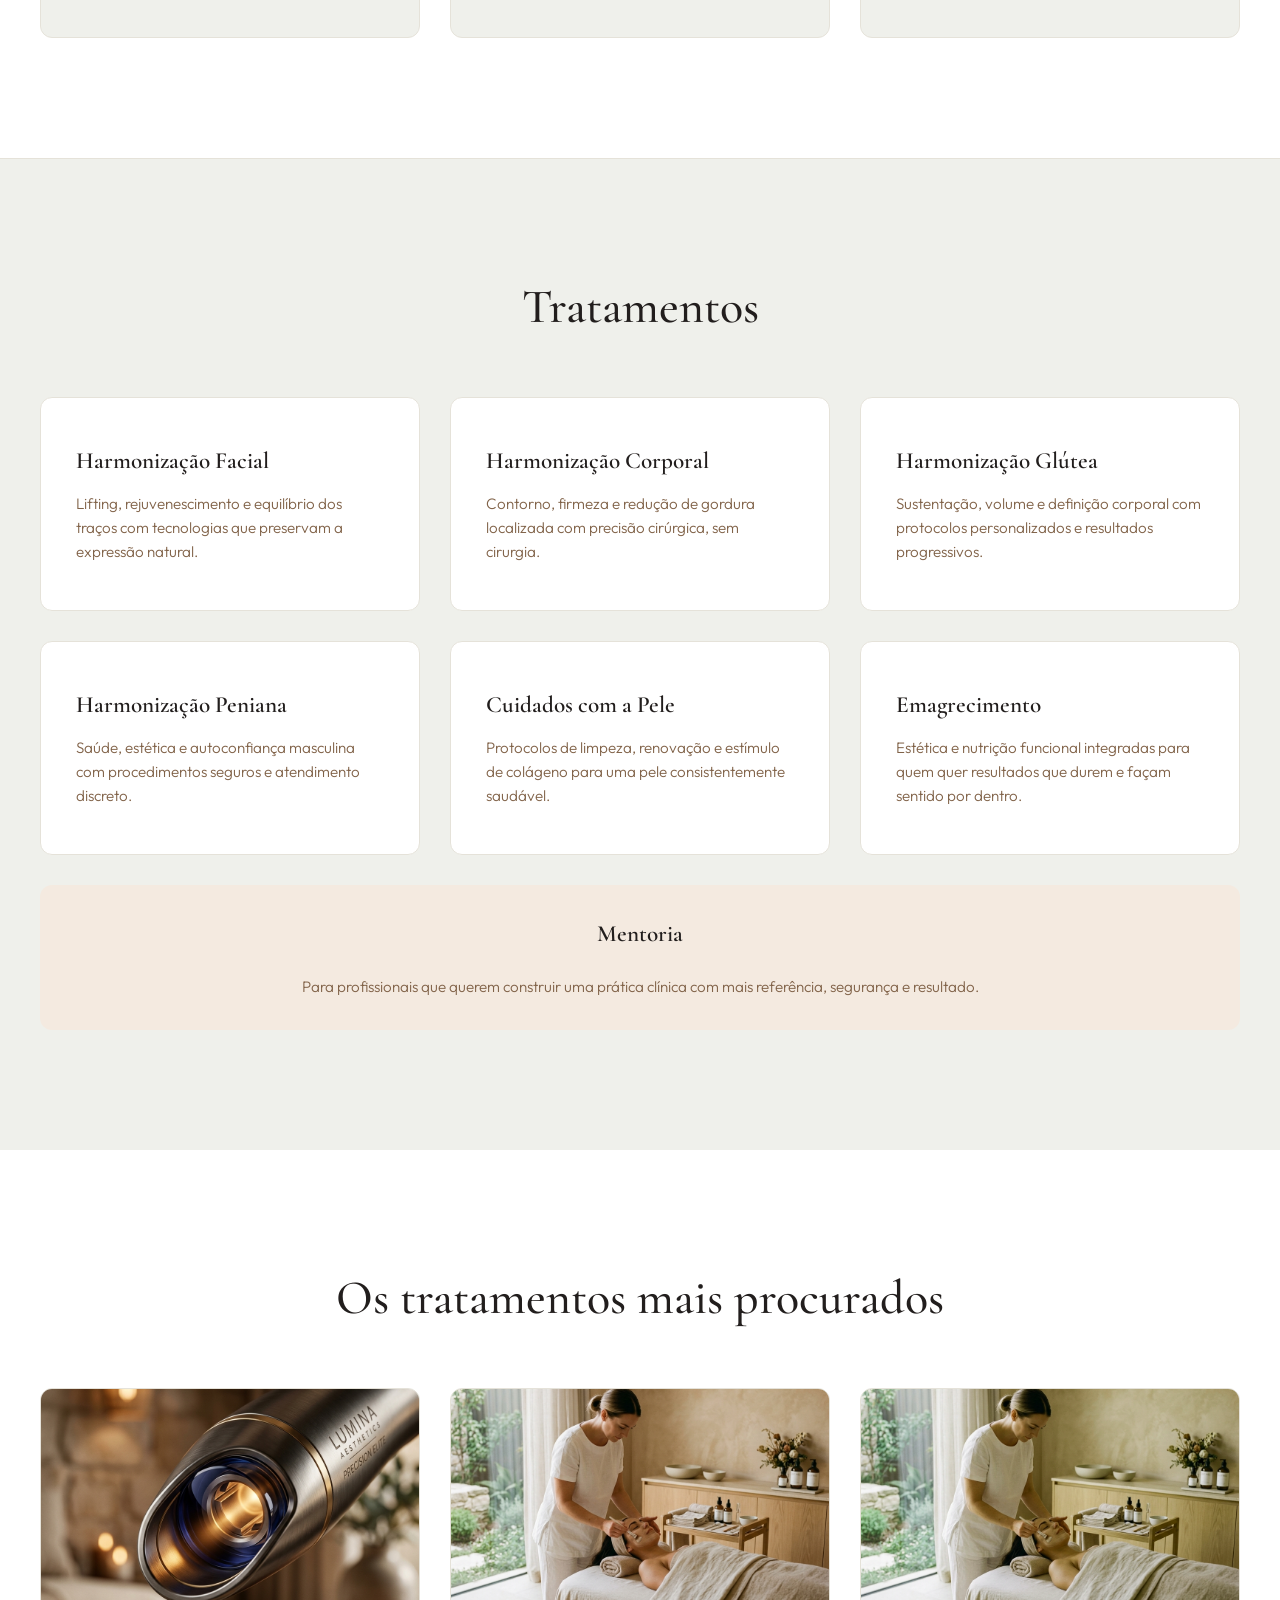
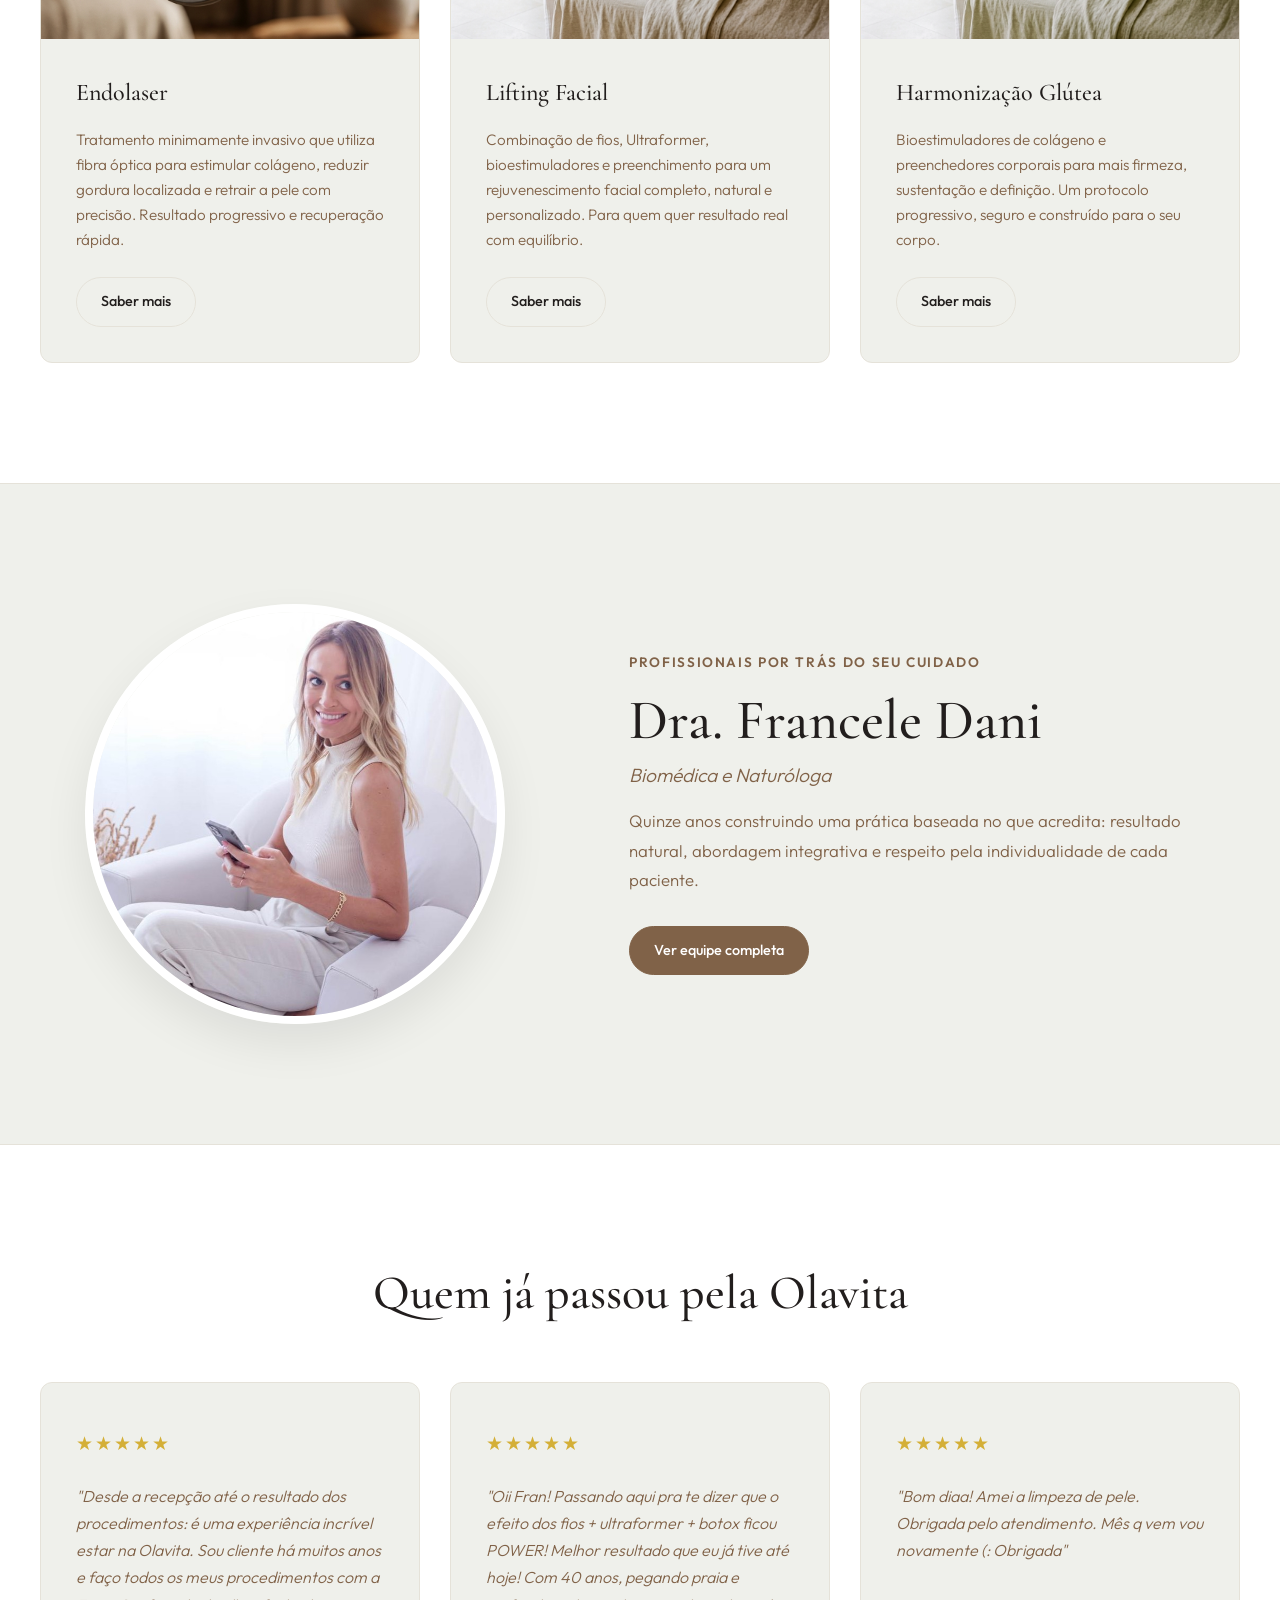
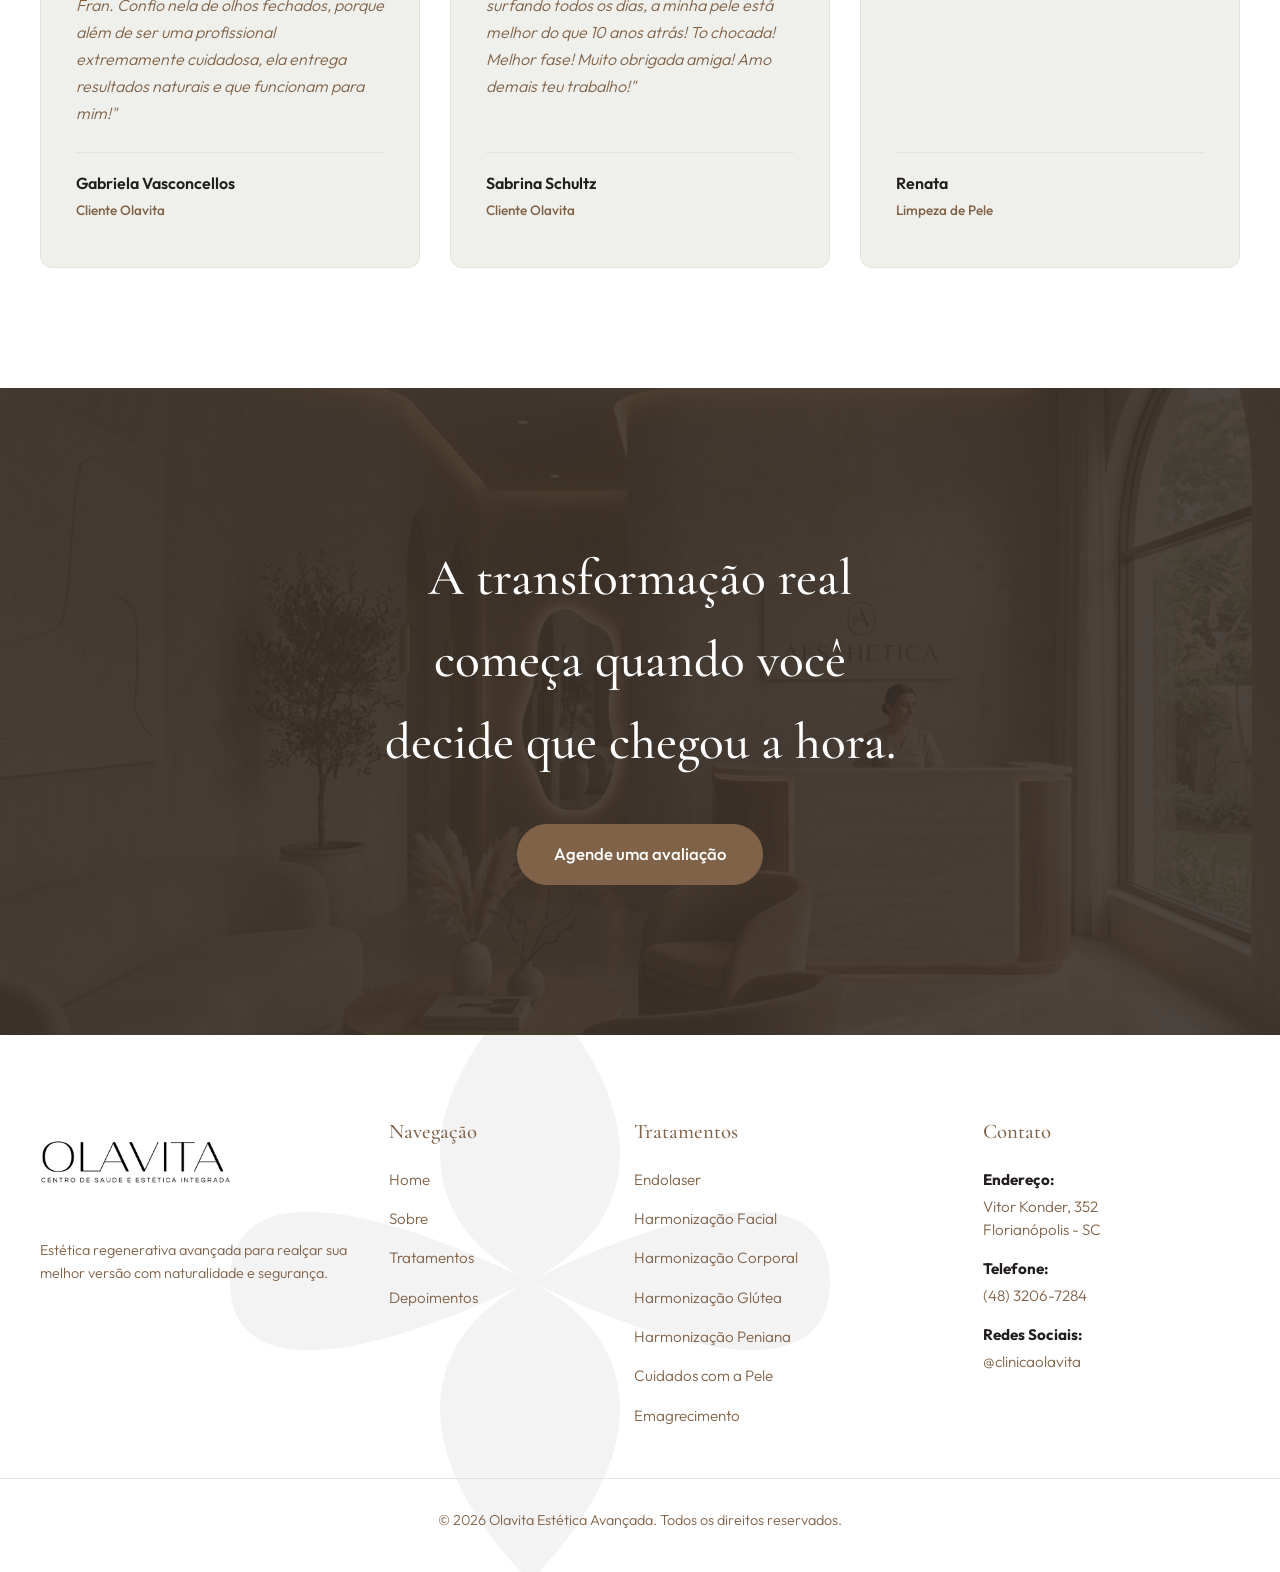
==== commit 24ef6dca: "Add files via upload" ====
--- a/index.html
+++ b/index.html
@@ -1,344 +1,335 @@
-<!DOCTYPE html>
-<html lang="pt-BR">
-<head>
-    <meta charset="UTF-8">
-    <meta name="viewport" content="width=device-width, initial-scale=1.0">
-    <title>Olavita Estética Avançada - Estética Regenerativa em Florianópolis</title>
-    <meta name="description" content="Clínica de estética regenerativa em Florianópolis. Tecnologia de alto desempenho, protocolos personalizados e atendimento exclusivo.">
-    <link rel="preconnect" href="https://fonts.googleapis.com">
-    <link rel="preconnect" href="https://fonts.gstatic.com" crossorigin>
-    <link href="https://fonts.googleapis.com/css2?family=Cormorant+Garamond:wght@400;500;600&family=Outfit:wght@300;400;500;600&display=swap" rel="stylesheet">
-    <link rel="stylesheet" href="style.css">
-    <link rel="icon" type="image/png" href="Favicon.png?v=3">
-    <link rel="icon" type="image/svg+xml" href="Favicon.svg?v=3">
-</head>
-<body>
-
-    <nav class="navbar">
-        <div class="nav-container">
-            <div class="nav-left">
-                <a href="#hero" class="nav-link">Home</a>
-                <div class="dropdown">
-                    <a href="#tratamentos" class="nav-link dropdown-toggle">Tratamentos <span class="arrow">↓</span></a>
-                    <div class="dropdown-menu">
-                        <a href="endolaser.html">Endolaser</a>
-                        <a href="harmonizacao-facial.html">Harmonização Facial</a>
-                        <a href="harmonizacao-corporal.html">Harmonização Corporal</a>
-                        <a href="harmonizacao-glutea.html">Harmonização Glútea</a>
-                        <a href="harmonizacao-peniana.html">Harmonização Peniana</a>
-                        <a href="cuidados-pele.html">Cuidados com a Pele</a>
-                        <a href="#tratamentos">Emagrecimento</a>
-                    </div>
-                </div>
+<!DOCTYPE html>
+<html lang="pt-BR">
+<head>
+    <meta charset="UTF-8">
+    <meta name="viewport" content="width=device-width, initial-scale=1.0">
+    <title>Olavita Estética Avançada - Estética Regenerativa em Florianópolis</title>
+    <meta name="description" content="Clínica de estética regenerativa em Florianópolis. Tecnologia de alto desempenho, protocols personalizados e atendimento exclusivo.">
+    <link rel="preconnect" href="https://fonts.googleapis.com">
+    <link rel="preconnect" href="https://fonts.gstatic.com" crossorigin>
+    <link href="https://fonts.googleapis.com/css2?family=Cormorant+Garamond:wght@400;500;600&family=Outfit:wght@300;400;500;600&display=swap" rel="stylesheet">
+    <link rel="stylesheet" href="style.css">
+    <link rel="icon" type="image/png" href="Favicon.png?v=3">
+    <link rel="icon" type="image/svg+xml" href="Favicon.svg?v=3">
+</head>
+<body>
+
+    <nav class="navbar">
+        <div class="nav-container">
+            <div class="nav-left">
+                <a href="#hero" class="nav-link">Home</a>
+                <div class="dropdown">
+                    <a href="#tratamentos" class="nav-link dropdown-toggle">Tratamentos <span class="arrow">↓</span></a>
+                    <div class="dropdown-menu">
+                        <a href="endolaser.html">Endolaser</a>
+                        <a href="harmonizacao-facial.html">Harmonização Facial</a>
+                        <a href="harmonizacao-corporal.html">Harmonização Corporal</a>
+                        <a href="harmonizacao-glutea.html">Harmonização Glútea</a>
+                        <a href="harmonizacao-peniana.html">Harmonização Peniana</a>
+                        <a href="cuidados-pele.html">Cuidados com a Pele</a>
+                        <a href="#tratamentos">Emagrecimento</a>
+                    </div>
+                </div>
                 <a href="mentoria.html" class="nav-link">Mentoria</a>
-                <a href="equipe.html" class="nav-link">Equipe</a>
-                <a href="#apresentacao" class="nav-link">Sobre</a>
-            </div>
-            
-            <a href="#hero" class="brand">
-                <img src="OLAVITA.pnginsta.png" alt="Olavita Logo" class="header-logo">
-            </a>
-            
-            <div class="nav-right">
-                <a href="https://wa.me/554832067284?text=Ol%C3%A1%2C%20gostaria%20de%20agendar%20uma%20avalia%C3%A7%C3%A3o%20na%20Olavita." target="_blank" class="btn btn-outline">Agendar Consulta</a>
-                <a href="#agende" class="btn btn-primary">Contato</a>
-            </div>
-
-            <!-- Hamburger Button for Mobile -->
-            <button class="hamburger-menu-btn" aria-label="Menu">
-                <span class="hamburger-line"></span>
-                <span class="hamburger-line"></span>
-                <span class="hamburger-line"></span>
-            </button>
-        </div>
-
-        <!-- Mobile Drawer Navigation -->
-        <div class="mobile-drawer">
-            <div class="mobile-drawer-content">
-                <a href="#hero" class="mobile-nav-link">Home</a>
-                <div class="mobile-dropdown">
-                    <a href="#tratamentos" class="mobile-nav-link mobile-dropdown-toggle">Tratamentos <span class="arrow">↓</span></a>
-                    <div class="mobile-dropdown-menu">
-                        <a href="endolaser.html">Endolaser</a>
-                        <a href="harmonizacao-facial.html">Harmonização Facial</a>
-                        <a href="harmonizacao-corporal.html">Harmonização Corporal</a>
-                        <a href="harmonizacao-glutea.html">Harmonização Glútea</a>
-                        <a href="harmonizacao-peniana.html">Harmonização Peniana</a>
-                        <a href="cuidados-pele.html">Cuidados com a Pele</a>
-                        <a href="#tratamentos">Emagrecimento</a>
-                    </div>
-                </div>
+                <a href="equipe.html" class="nav-link">Equipe</a>
+                <a href="#apresentacao" class="nav-link">Sobre</a>
+            </div>
+            
+            <a href="#hero" class="brand">
+                <img src="OLAVITA.pnginsta.png" alt="Olavita Logo" class="header-logo">
+            </a>
+            
+            <div class="nav-right">
+                <a href="https://wa.me/554832067284?text=Ol%C3%A1%2C%20gostaria%20de%20agendar%20uma%20avalia%C3%A7%C3%A3o%20na%20Olavita." target="_blank" class="btn btn-outline">Agendar Consulta</a>
+                <a href="#agende" class="btn btn-primary">Contato</a>
+            </div>
+
+            <!-- Hamburger Button for Mobile -->
+            <button class="hamburger-menu-btn" aria-label="Menu">
+                <span class="hamburger-line"></span>
+                <span class="hamburger-line"></span>
+                <span class="hamburger-line"></span>
+            </button>
+        </div>
+
+        <!-- Mobile Drawer Navigation -->
+        <div class="mobile-drawer">
+            <div class="mobile-drawer-content">
+                <a href="#hero" class="mobile-nav-link">Home</a>
+                <div class="mobile-dropdown">
+                    <a href="#tratamentos" class="mobile-nav-link mobile-dropdown-toggle">Tratamentos <span class="arrow">↓</span></a>
+                    <div class="mobile-dropdown-menu">
+                        <a href="endolaser.html">Endolaser</a>
+                        <a href="harmonizacao-facial.html">Harmonização Facial</a>
+                        <a href="harmonizacao-corporal.html">Harmonização Corporal</a>
+                        <a href="harmonizacao-glutea.html">Harmonização Glútea</a>
+                        <a href="harmonizacao-peniana.html">Harmonização Peniana</a>
+                        <a href="cuidados-pele.html">Cuidados com a Pele</a>
+                        <a href="#tratamentos">Emagrecimento</a>
+                    </div>
+                </div>
                 <a href="mentoria.html" class="mobile-nav-link">Mentoria</a>
-                <a href="equipe.html" class="mobile-nav-link">Equipe</a>
-                <a href="#apresentacao" class="mobile-nav-link">Sobre</a>
-                <a href="https://wa.me/554832067284?text=Ol%C3%A1%2C%20gostaria%20de%20agendar%20uma%20avalia%C3%A7%C3%A3o%20na%20Olavita." target="_blank" class="btn btn-primary mobile-cta">Agendar Consulta</a>
-            </div>
-        </div>
-    </nav>
-
-    <main>
-        <!-- SEÇÃO 1 — HERO -->
-        <section id="hero" class="hero">
-            <div class="hero-content">
-                <h1 class="hero-title fade-up">Sua melhor versão já existe. A Olavita ajuda você a encontrá-la.</h1>
-                <p class="hero-description fade-up delay-1">
-                    Clínica de estética regenerativa em Florianópolis.
-                </p>
-                <p class="hero-description fade-up delay-2">
-                    Tecnologia de alto desempenho, protocolos personalizados e 15 anos de prática clínica.
-                </p>
-                <div class="hero-actions fade-up delay-3">
-                    <a href="https://wa.me/554832067284?text=Ol%C3%A1%2C%20gostaria%20de%20agendar%20uma%20avalia%C3%A7%C3%A3o%20na%20Olavita." target="_blank" class="btn btn-primary btn-large">Agendar avaliação</a>
-                    <a href="#tratamentos" class="btn btn-outline btn-large">Conhecer os tratamentos</a>
-                </div>
-            </div>
-            <div class="hero-image-wrapper fade-in delay-2">
-                <div class="hero-image-arch">
-                    <img src="luxury_spa_treatment.png" alt="Tratamento premium Olavita" class="hero-image">
-                </div>
-            </div>
-        </section>
-
-        <!-- SEÇÃO 2 — APRESENTAÇÃO -->
-        <section id="apresentacao" class="presentation-section">
-            <div class="container">
-                <div class="presentation-header text-center">
-                    <p class="section-subtitle">Bem-vindo à Olavita</p>
-                    <h2 class="section-title">Estética avançada, atendimento personalizado e um espaço criado para quem não abre mão do melhor.</h2>
-                </div>
-                
-                <div class="differentiators-title-container text-center">
-                    <span class="differentiators-tag">Padrão Olavita</span>
-                    <p class="differentiators-intro">Os nossos diferenciais</p>
-                </div>
-
-                <div class="differentiators-grid">
-                    <div class="differentiator-card">
-                        <div class="diff-icon-wrapper">
-                            <svg viewBox="0 0 24 24" fill="none" stroke="currentColor" stroke-width="1.5">
-                                <path d="M9 12l2 2 4-4m6 2a9 9 0 11-18 0 9 9 0 0118 0z" stroke-linecap="round" stroke-linejoin="round"/>
-                            </svg>
-                        </div>
-                        <h3>Critério clínico</h3>
-                        <p>Cada procedimento é indicado para o seu caso. Escolhido por avaliação clínica, não por tendência de mercado.</p>
-                    </div>
-
-                    <div class="differentiator-card">
-                        <div class="diff-icon-wrapper">
-                            <svg viewBox="0 0 24 24" fill="none" stroke="currentColor" stroke-width="1.5">
-                                <path d="M4.318 6.318a4.5 4.5 0 000 6.364L12 20.364l7.682-7.682a4.5 4.5 0 00-6.364-6.364L12 7.636l-1.318-1.318a4.5 4.5 0 00-6.364 0z" stroke-linecap="round" stroke-linejoin="round"/>
-                            </svg>
-                        </div>
-                        <h3>Visão regenerativa</h3>
-                        <p>Estética, saúde e bem-estar tratados em conjunto. Porque o resultado de fora começa pelo equilíbrio de dentro.</p>
-                    </div>
-
-                    <div class="differentiator-card">
-                        <div class="diff-icon-wrapper">
-                            <svg viewBox="0 0 24 24" fill="none" stroke="currentColor" stroke-width="1.5">
-                                <path d="M3 12l2-2m0 0l7-7 7 7M5 10v10a1 1 0 001 1h3m10-11l2 2m-2-2v10a1 1 0 01-1 1h-3m-6 0a1 1 0 001-1v-4a1 1 0 011-1h2a1 1 0 011 1v4a1 1 0 001 1m-6 0h6" stroke-linecap="round" stroke-linejoin="round"/>
-                            </svg>
-                        </div>
-                        <h3>Espaço premium</h3>
-                        <p>Um ambiente pensado para quem valoriza conforto, privacidade e uma experiência exclusiva do primeiro ao último minuto.</p>
-                    </div>
-                </div>
-            </div>
-        </section>
-
-        <!-- SEÇÃO 3 — TRATAMENTOS -->
-        <section id="tratamentos" class="treatments-section">
-            <div class="container">
-                <h2 class="section-title text-center">Tratamentos</h2>
-                <div class="treatments-grid">
-                    <a href="harmonizacao-facial.html" class="treatment-card">
-                        <h3>Harmonização Facial</h3>
-                        <p>Lifting, rejuvenescimento e equilíbrio dos traços com tecnologias que preservam a expressão natural.</p>
-                    </a>
-                    <a href="harmonizacao-corporal.html" class="treatment-card">
-                        <h3>Harmonização Corporal</h3>
-                        <p>Contorno, firmeza e redução de gordura localizada com precisão cirúrgica, sem cirurgia.</p>
-                    </a>
-                    <a href="harmonizacao-glutea.html" class="treatment-card">
-                        <h3>Harmonização Glútea</h3>
-                        <p>Sustentação, volume e definição corporal com protocolos personalizados e resultados progressivos.</p>
-                    </a>
-                    <a href="harmonizacao-peniana.html" class="treatment-card">
-                        <h3>Harmonização Peniana</h3>
-                        <p>Saúde, estética e autoconfiança masculina com procedimentos seguros e atendimento discreto.</p>
-                    </a>
-                    <a href="cuidados-pele.html" class="treatment-card">
-                        <h3>Cuidados com a Pele</h3>
-                        <p>Protocolos de limpeza, renovação e estímulo de colágeno para uma pele consistentemente saudável.</p>
-                    </a>
-                    <a href="#tratamentos" class="treatment-card">
-                        <h3>Emagrecimento</h3>
-                        <p>Estética e nutrição funcional integradas para quem quer resultados que durem e façam sentido por dentro.</p>
-                    </a>
-                    <a href="mentoria.html" class="treatment-card featured-treatment">
-                        <h3>Mentoria</h3>
-                        <p>Para profissionais que querem construir uma prática clínica com mais referência, segurança e resultado.</p>
-                    </a>
-                </div>
-            </div>
-        </section>
-
-        <!-- SEÇÃO 4 — DESTAQUES -->
-        <section id="destaques" class="highlights-section">
-            <div class="container">
-                <h2 class="section-title text-center">Os tratamentos mais procurados</h2>
-                <div class="highlights-grid">
-                    <div class="highlight-card">
-                        <div class="highlight-image-wrapper">
-                            <img src="endolaser_device.png" alt="Tecnologia Endolaser" class="highlight-image">
-                        </div>
-                        <div class="highlight-content">
-                            <h3>Endolaser</h3>
-                            <p>Tratamento minimamente invasivo que utiliza fibra óptica para estimular colágeno, reduzir gordura localizada e retrair a pele com precisão. Resultado progressivo e recuperação rápida.</p>
-                            <a href="endolaser.html" class="btn btn-outline">Saber mais</a>
-                        </div>
-                    </div>
-                    
-                    <div class="highlight-card">
-                        <div class="highlight-image-wrapper">
-                            <img src="luxury_spa_treatment.png" alt="Lifting Facial" class="highlight-image">
-                        </div>
-                        <div class="highlight-content">
-                            <h3>Lifting Facial</h3>
-                            <p>Combinação de fios, Ultraformer, bioestimuladores e preenchimento para um rejuvenescimento facial completo, natural e personalizado. Para quem quer resultado real com equilíbrio.</p>
-                            <a href="harmonizacao-facial.html#lifting-facial" class="btn btn-outline">Saber mais</a>
-                        </div>
-                    </div>
-
-                    <div class="highlight-card">
-                        <div class="highlight-image-wrapper">
-                            <img src="luxury_spa_treatment.png" alt="Harmonização Glútea" class="highlight-image" style="filter: hue-rotate(15deg);">
-                        </div>
-                        <div class="highlight-content">
-                            <h3>Harmonização Glútea</h3>
-                            <p>Bioestimuladores de colágeno e preenchedores corporais para mais firmeza, sustentação e definição. Um protocolo progressivo, seguro e construído para o seu corpo.</p>
-                            <a href="harmonizacao-glutea.html" class="btn btn-outline">Saber mais</a>
-                        </div>
-                    </div>
-                </div>
-            </div>
-        </section>
-
-        <!-- SEÇÃO 5 — EQUIPE -->
-        <section id="equipe" class="team-section">
-            <div class="container team-grid">
-                <div class="team-image-wrapper">
-                    <div class="team-image-frame">
-                        <img src="Francele Dani.jpeg" alt="Dra. Francele Dani" class="team-image">
-                    </div>
-                </div>
-                <div class="team-content">
-                    <span class="team-subtitle">Profissionais por trás do seu cuidado</span>
-                    <h2 class="team-name">Dra. Francele Dani</h2>
-                    <p class="team-role">Biomédica e Naturóloga</p>
-                    <p class="team-description">
-                        Quinze anos construindo uma prática baseada no que acredita: resultado natural, abordagem integrativa e respeito pela individualidade de cada paciente.
-                    </p>
-                    <a href="equipe.html" class="btn btn-primary">Ver equipe completa</a>
-                </div>
-            </div>
-        </section>
-
-        <!-- SEÇÃO 6 — DEPOIMENTOS -->
-        <section id="depoimentos" class="testimonials-section">
-            <div class="container">
-                <h2 class="section-title text-center">Quem já passou pela Olavita</h2>
-                <div class="testimonials-grid">
-                    <div class="testimonial-card">
-                        <div class="testimonial-stars">★★★★★</div>
-                        <p class="testimonial-text">"Desde a recepção até o resultado dos procedimentos: é uma experiência incrível estar na Olavita. Sou cliente há muitos anos e faço todos os meus procedimentos com a Fran. Confio nela de olhos fechados, porque além de ser uma profissional extremamente cuidadosa, ela entrega resultados naturais e que funcionam para mim!"</p>
-                        <div class="testimonial-author">
-                            <span class="author-name">Gabriela Vasconcellos</span>
-                            <span class="author-procedure">Cliente Olavita</span>
-                        </div>
-                    </div>
-
-                    <div class="testimonial-card">
-                        <div class="testimonial-stars">★★★★★</div>
-                        <p class="testimonial-text">"Oii Fran! Passando aqui pra te dizer que o efeito dos fios + ultraformer + botox ficou POWER! Melhor resultado que eu já tive até hoje! Com 40 anos, pegando praia e surfando todos os dias, a minha pele está melhor do que 10 anos atrás! To chocada! Melhor fase! Muito obrigada amiga! Amo demais teu trabalho!"</p>
-                        <div class="testimonial-author">
-                            <span class="author-name">Sabrina Schultz</span>
-                            <span class="author-procedure">Cliente Olavita</span>
-                        </div>
-                    </div>
-
-                    <div class="testimonial-card">
-                        <div class="testimonial-stars">★★★★★</div>
-                        <p class="testimonial-text">"Bom diaa! Amei a limpeza de pele. Obrigada pelo atendimento. Mês q vem vou novamente (: Obrigada"</p>
-                        <div class="testimonial-author">
-                            <span class="author-name">Renata</span>
-                            <span class="author-procedure">Limpeza de Pele</span>
-                        </div>
-                    </div>
-                </div>
-            </div>
-        </section>
-
-        <!-- SEÇÃO 7 — CTA FINAL -->
-        <section id="agende" class="cta-section">
-            <div class="cta-container text-center">
-                <h2 class="cta-title">A transformação real começa quando você decide que chegou a hora.</h2>
-                <a href="https://wa.me/554832067284?text=Ol%C3%A1%2C%20gostaria%20de%20agendar%20uma%20avalia%C3%A7%C3%A3o%20na%20Olavita." target="_blank" class="btn btn-primary btn-large pulse-animation">Agende uma avaliação</a>
-            </div>
-        </section>
-    </main>
-
-    <footer class="footer">
-        <div class="container footer-grid">
-            <div class="footer-col footer-brand-col">
-                <a href="#hero"><img src="OLAVITA.png" alt="Olavita Logo" class="footer-logo"></a>
-                <p class="footer-desc">Estética regenerativa avançada para realçar sua melhor versão com naturalidade e segurança.</p>
-            </div>
-            <div class="footer-col">
-                <h4>Navegação</h4>
-                <a href="#hero">Home</a>
-                <a href="#apresentacao">Sobre</a>
-                <a href="#tratamentos">Tratamentos</a>
-                <a href="#depoimentos">Depoimentos</a>
-            </div>
-            <div class="footer-col">
-                <h4>Tratamentos</h4>
-                <a href="endolaser.html">Endolaser</a>
-                <a href="harmonizacao-facial.html">Harmonização Facial</a>
-                <a href="harmonizacao-corporal.html">Harmonização Corporal</a>
-                <a href="harmonizacao-glutea.html">Harmonização Glútea</a>
-                <a href="harmonizacao-peniana.html">Harmonização Peniana</a>
-                <a href="cuidados-pele.html">Cuidados com a Pele</a>
-                <a href="#tratamentos">Emagrecimento</a>
-            </div>
-            <div class="footer-col">
-                <h4>Contato</h4>
-                <div class="footer-contact-item">
-                    <strong>Endereço:</strong>
-                    <p>Vitor Konder, 352<br>Florianópolis - SC</p>
-                </div>
-                <div class="footer-contact-item">
-                    <strong>Telefone:</strong>
-                    <p><a href="https://wa.me/554832067284" target="_blank">(48) 3206-7284</a></p>
-                </div>
-                <div class="footer-contact-item">
-                    <strong>Redes Sociais:</strong>
-                    <p><a href="https://instagram.com/clinicaolavita" target="_blank">@clinicaolavita</a></p>
-                </div>
-            </div>
-        </div>
-        <div class="container footer-bottom">
-            <p>&copy; 2026 Olavita Estética Avançada. Todos os direitos reservados.</p>
-        </div>
-    </footer>
-
-    <script src="script.js"></script>
-</body>
-</html>
-
-
-
-
-
-
-
+                <a href="equipe.html" class="mobile-nav-link">Equipe</a>
+                <a href="#apresentacao" class="mobile-nav-link">Sobre</a>
+                <a href="https://wa.me/554832067284?text=Ol%C3%A1%2C%20gostaria%20de%20agendar%20uma%20avalia%C3%A7%C3%A3o%20na%20Olavita." target="_blank" class="btn btn-primary mobile-cta">Agendar Consulta</a>
+            </div>
+        </div>
+    </nav>
+
+    <main>
+        <!-- SEÇÃO 1 — HERO -->
+        <section id="hero" class="hero">
+            <div class="hero-content">
+                <h1 class="hero-title fade-up">
+                    <span style="display: block; margin-bottom: 25px;">Sua melhor versão já existe.</span>
+                    <span style="display: block;">A Olavita ajuda <span style="white-space: nowrap;">você a encontrá-la.</span></span>
+                </h1>
+                <p class="hero-description fade-up delay-1">
+                    Clínica de estética regenerativa em Florianópolis.
+                </p>
+                <p class="hero-description fade-up delay-2">
+                    Tecnologia de alto desempenho, protocolos personalizados e 15 anos de prática clínica.
+                </p>
+                <div class="hero-actions fade-up delay-3">
+                    <a href="https://wa.me/554832067284?text=Ol%C3%A1%2C%20gostaria%20de%20agendar%20uma%20avalia%C3%A7%C3%A3o%20na%20Olavita." target="_blank" class="btn btn-primary btn-large">Agendar avaliação</a>
+                    <a href="#tratamentos" class="btn btn-outline btn-large">Conhecer os tratamentos</a>
+                </div>
+            </div>
+            <div class="hero-image-wrapper fade-in delay-2">
+                <div class="hero-image-arch">
+                    <img src="luxury_spa_treatment.png" alt="Tratamento premium Olavita" class="hero-image">
+                </div>
+            </div>
+        </section>
+
+        <!-- SEÇÃO 2 — APRESENTAÇÃO -->
+        <section id="apresentacao" class="presentation-section">
+            <div class="container">
+                <div class="presentation-header text-center">
+                    <p class="section-subtitle">Bem-vindo à Olavita</p>
+                    <h2 class="section-title">Estética avançada, atendimento personalizado e um espaço criado para quem não abre mão do melhor.</h2>
+                </div>
+
+                <div class="differentiators-grid">
+                    <div class="differentiator-card">
+                        <div class="diff-icon-wrapper">
+                            <svg viewBox="0 0 24 24" fill="none" stroke="currentColor" stroke-width="1.5">
+                                <path d="M9 12l2 2 4-4m6 2a9 9 0 11-18 0 9 9 0 0118 0z" stroke-linecap="round" stroke-linejoin="round"/>
+                            </svg>
+                        </div>
+                        <h3>Critério clínico</h3>
+                        <p>Cada procedimento é indicado para o seu caso. Escolhido por avaliação clínica, não por tendência de mercado.</p>
+                    </div>
+
+                    <div class="differentiator-card">
+                        <div class="diff-icon-wrapper">
+                            <svg viewBox="0 0 24 24" fill="none" stroke="currentColor" stroke-width="1.5">
+                                <path d="M4.318 6.318a4.5 4.5 0 000 6.364L12 20.364l7.682-7.682a4.5 4.5 0 00-6.364-6.364L12 7.636l-1.318-1.318a4.5 4.5 0 00-6.364 0z" stroke-linecap="round" stroke-linejoin="round"/>
+                            </svg>
+                        </div>
+                        <h3>Visão regenerativa</h3>
+                        <p>Estética, saúde e bem-estar tratados em conjunto. Porque o resultado de fora começa pelo equilíbrio de dentro.</p>
+                    </div>
+
+                    <div class="differentiator-card">
+                        <div class="diff-icon-wrapper">
+                            <svg viewBox="0 0 24 24" fill="none" stroke="currentColor" stroke-width="1.5">
+                                <path d="M3 12l2-2m0 0l7-7 7 7M5 10v10a1 1 0 001 1h3m10-11l2 2m-2-2v10a1 1 0 01-1 1h-3m-6 0a1 1 0 001-1v-4a1 1 0 011-1h2a1 1 0 011 1v4a1 1 0 001 1m-6 0h6" stroke-linecap="round" stroke-linejoin="round"/>
+                            </svg>
+                        </div>
+                        <h3>Espaço premium</h3>
+                        <p>Um ambiente pensado para quem valoriza conforto, privacidade e uma experiência exclusiva do primeiro ao último minuto.</p>
+                    </div>
+                </div>
+            </div>
+        </section>
+
+        <!-- SEÇÃO 3 — TRATAMENTOS -->
+        <section id="tratamentos" class="treatments-section">
+            <div class="container">
+                <h2 class="section-title text-center">Tratamentos</h2>
+                <div class="treatments-grid">
+                    <a href="harmonizacao-facial.html" class="treatment-card">
+                        <h3>Harmonização Facial</h3>
+                        <p>Lifting, rejuvenescimento e equilíbrio dos traços com tecnologias que preservam a expressão natural.</p>
+                    </a>
+                    <a href="harmonizacao-corporal.html" class="treatment-card">
+                        <h3>Harmonização Corporal</h3>
+                        <p>Contorno, firmeza e redução de gordura localizada com precisão cirúrgica, sem cirurgia.</p>
+                    </a>
+                    <a href="harmonizacao-glutea.html" class="treatment-card">
+                        <h3>Harmonização Glútea</h3>
+                        <p>Sustentação, volume e definição corporal com protocolos personalizados e resultados progressivos.</p>
+                    </a>
+                    <a href="harmonizacao-peniana.html" class="treatment-card">
+                        <h3>Harmonização Peniana</h3>
+                        <p>Saúde, estética e autoconfiança masculina com procedimentos seguros e atendimento discreto.</p>
+                    </a>
+                    <a href="cuidados-pele.html" class="treatment-card">
+                        <h3>Cuidados com a Pele</h3>
+                        <p>Protocolos de limpeza, renovação e estímulo de colágeno para uma pele consistentemente saudável.</p>
+                    </a>
+                    <a href="#tratamentos" class="treatment-card">
+                        <h3>Emagrecimento</h3>
+                        <p>Estética e nutrição funcional integradas para quem quer resultados que durem e façam sentido por dentro.</p>
+                    </a>
+                    <a href="mentoria.html" class="treatment-card featured-treatment">
+                        <h3 style="text-align: center;">Mentoria</h3>
+                        <p style="text-align: center;">Para profissionais que querem construir uma prática clínica com mais referência, segurança e resultado.</p>
+                    </a>
+                </div>
+            </div>
+        </section>
+
+        <!-- SEÇÃO 4 — DESTAQUES -->
+        <section id="destaques" class="highlights-section">
+            <div class="container">
+                <h2 class="section-title text-center">Os tratamentos mais procurados</h2>
+                <div class="highlights-grid">
+                    <div class="highlight-card">
+                        <div class="highlight-image-wrapper">
+                            <img src="endolaser_device.png" alt="Tecnologia Endolaser" class="highlight-image">
+                        </div>
+                        <div class="highlight-content">
+                            <h3>Endolaser</h3>
+                            <p>Tratamento minimamente invasivo que utiliza fibra óptica para estimular colágeno, reduzir gordura localizada e retrair a pele com precisão. Resultado progressivo e recuperação rápida.</p>
+                            <a href="endolaser.html" class="btn btn-outline">Saber mais</a>
+                        </div>
+                    </div>
+                    
+                    <div class="highlight-card">
+                        <div class="highlight-image-wrapper">
+                            <img src="luxury_spa_treatment.png" alt="Lifting Facial" class="highlight-image">
+                        </div>
+                        <div class="highlight-content">
+                            <h3>Lifting Facial</h3>
+                            <p>Combinação de fios, Ultraformer, bioestimuladores e preenchimento para um rejuvenescimento facial completo, natural e personalizado. Para quem quer resultado real com equilíbrio.</p>
+                            <a href="harmonizacao-facial.html#lifting-facial" class="btn btn-outline">Saber mais</a>
+                        </div>
+                    </div>
+
+                    <div class="highlight-card">
+                        <div class="highlight-image-wrapper">
+                            <img src="luxury_spa_treatment.png" alt="Harmonização Glútea" class="highlight-image" style="filter: hue-rotate(15deg);">
+                        </div>
+                        <div class="highlight-content">
+                            <h3>Harmonização Glútea</h3>
+                            <p>Bioestimuladores de colágeno e preenchedores corporais para mais firmeza, sustentação e definição. Um protocolo progressivo, seguro e construído para o seu corpo.</p>
+                            <a href="harmonizacao-glutea.html" class="btn btn-outline">Saber mais</a>
+                        </div>
+                    </div>
+                </div>
+            </div>
+        </section>
+
+        <!-- SEÇÃO 5 — EQUIPE -->
+        <section id="equipe" class="team-section">
+            <div class="container team-grid">
+                <div class="team-image-wrapper">
+                    <div class="team-image-frame">
+                        <img src="Francele Dani.jpeg" alt="Dra. Francele Dani" class="team-image">
+                    </div>
+                </div>
+                <div class="team-content">
+                    <span class="team-subtitle">Profissionais por trás do seu cuidado</span>
+                    <h2 class="team-name">Dra. Francele Dani</h2>
+                    <p class="team-role">Biomédica e Naturóloga</p>
+                    <p class="team-description">
+                        Quinze anos construindo uma prática baseada no que acredita: resultado natural, abordagem integrativa e respeito pela individualidade de cada paciente.
+                    </p>
+                    <a href="equipe.html" class="btn btn-primary">Ver equipe completa</a>
+                </div>
+            </div>
+        </section>
+
+        <!-- SEÇÃO 6 — DEPOIMENTOS -->
+        <section id="depoimentos" class="testimonials-section">
+            <div class="container">
+                <h2 class="section-title text-center">Quem já passou pela Olavita</h2>
+                <div class="testimonials-grid">
+                    <div class="testimonial-card">
+                        <div class="testimonial-stars">★★★★★</div>
+                        <p class="testimonial-text">"Desde a recepção até o resultado dos procedimentos: é uma experiência incrível estar na Olavita. Sou cliente há muitos anos e faço todos os meus procedimentos com a Fran. Confio nela de olhos fechados, porque além de ser uma profissional extremamente cuidadosa, ela entrega resultados naturais e que funcionam para mim!"</p>
+                        <div class="testimonial-author">
+                            <span class="author-name">Gabriela Vasconcellos</span>
+                            <span class="author-procedure">Cliente Olavita</span>
+                        </div>
+                    </div>
+
+                    <div class="testimonial-card">
+                        <div class="testimonial-stars">★★★★★</div>
+                        <p class="testimonial-text">"Oii Fran! Passando aqui pra te dizer que o efeito dos fios + ultraformer + botox ficou POWER! Melhor resultado que eu já tive até hoje! Com 40 anos, pegando praia e surfando todos os dias, a minha pele está melhor do que 10 anos atrás! To chocada! Melhor fase! Muito obrigada amiga! Amo demais teu trabalho!"</p>
+                        <div class="testimonial-author">
+                            <span class="author-name">Sabrina Schultz</span>
+                            <span class="author-procedure">Cliente Olavita</span>
+                        </div>
+                    </div>
+
+                    <div class="testimonial-card">
+                        <div class="testimonial-stars">★★★★★</div>
+                        <p class="testimonial-text">"Bom diaa! Amei a limpeza de pele. Obrigada pelo atendimento. Mês q vem vou novamente (: Obrigada"</p>
+                        <div class="testimonial-author">
+                            <span class="author-name">Renata</span>
+                            <span class="author-procedure">Limpeza de Pele</span>
+                        </div>
+                    </div>
+                </div>
+            </div>
+        </section>
+
+        <!-- SEÇÃO 7 — CTA FINAL -->
+        <section id="agende" class="cta-section">
+            <div class="cta-container text-center">
+                <h2 class="cta-title">A transformação real começa quando você decide que chegou a hora.</h2>
+                <a href="https://wa.me/554832067284?text=Ol%C3%A1%2C%20gostaria%20de%20agendar%20uma%20avalia%C3%A7%C3%A3o%20na%20Olavita." target="_blank" class="btn btn-primary btn-large pulse-animation">Agende uma avaliação</a>
+            </div>
+        </section>
+    </main>
+
+    <footer class="footer">
+        <div class="container footer-grid">
+            <div class="footer-col footer-brand-col">
+                <a href="#hero"><img src="OLAVITA.png" alt="Olavita Logo" class="footer-logo"></a>
+                <p class="footer-desc">Estética regenerativa avançada para realçar sua melhor versão com naturalidade e segurança.</p>
+            </div>
+            <div class="footer-col">
+                <h4>Navegação</h4>
+                <a href="#hero">Home</a>
+                <a href="#apresentacao">Sobre</a>
+                <a href="#tratamentos">Tratamentos</a>
+                <a href="#depoimentos">Depoimentos</a>
+            </div>
+            <div class="footer-col">
+                <h4>Tratamentos</h4>
+                <a href="endolaser.html">Endolaser</a>
+                <a href="harmonizacao-facial.html">Harmonização Facial</a>
+                <a href="harmonizacao-corporal.html">Harmonização Corporal</a>
+                <a href="harmonizacao-glutea.html">Harmonização Glútea</a>
+                <a href="harmonizacao-peniana.html">Harmonização Peniana</a>
+                <a href="cuidados-pele.html">Cuidados com a Pele</a>
+                <a href="#tratamentos">Emagrecimento</a>
+            </div>
+            <div class="footer-col">
+                <h4>Contato</h4>
+                <div class="footer-contact-item">
+                    <strong>Endereço:</strong>
+                    <p>Vitor Konder, 352<br>Florianópolis - SC</p>
+                </div>
+                <div class="footer-contact-item">
+                    <strong>Telefone:</strong>
+                    <p><a href="https://wa.me/554832067284" target="_blank">(48) 3206-7284</a></p>
+                </div>
+                <div class="footer-contact-item">
+                    <strong>Redes Sociais:</strong>
+                    <p><a href="https://instagram.com/clinicaolavita" target="_blank">@clinicaolavita</a></p>
+                </div>
+            </div>
+        </div>
+        <div class="container footer-bottom">
+            <p>&copy; 2026 Olavita Estética Avançada. Todos os direitos reservados.</p>
+        </div>
+    </footer>
+
+    <script src="script.js"></script>
+</body>
+</html>
--- a/style.css
+++ b/style.css
@@ -48,6 +48,7 @@
 h1, h2, h3, .brand {
     font-family: var(--font-heading);
     font-weight: 500;
+    text-wrap: balance;
 }
 
 p {
@@ -630,12 +631,14 @@
 
 .featured-treatment {
     grid-column: span 3;
-    flex-direction: row;
+    flex-direction: column;
     align-items: center;
-    justify-content: space-between;
+    justify-content: center;
+    text-align: center;
     background-color: #F4EAE0;
     border-color: transparent;
     padding: 30px 45px;
+    gap: 10px;
 }
 
 .featured-treatment:hover {
@@ -896,7 +899,7 @@
 }
 
 .cta-section .cta-title {
-    font-size: 3.5rem;
+    font-size: 3.2rem;
     margin-bottom: 40px;
     color: #FFF;
 }
@@ -1336,7 +1339,7 @@
     }
 
     .cta-section .cta-title {
-        font-size: 2.4rem;
+        font-size: 2.2rem;
         margin-bottom: 30px;
     }
 
@@ -2088,7 +2091,7 @@
 }
 
 .lp-final-cta-section .section-title {
-    font-size: 3.5rem;
+    font-size: 3.2rem;
     margin-bottom: 20px;
     color: #FFF;
 }
@@ -2181,7 +2184,7 @@
     }
     
     .lp-final-cta-section .section-title {
-        font-size: 2.4rem;
+        font-size: 2.2rem;
     }
 }
 
